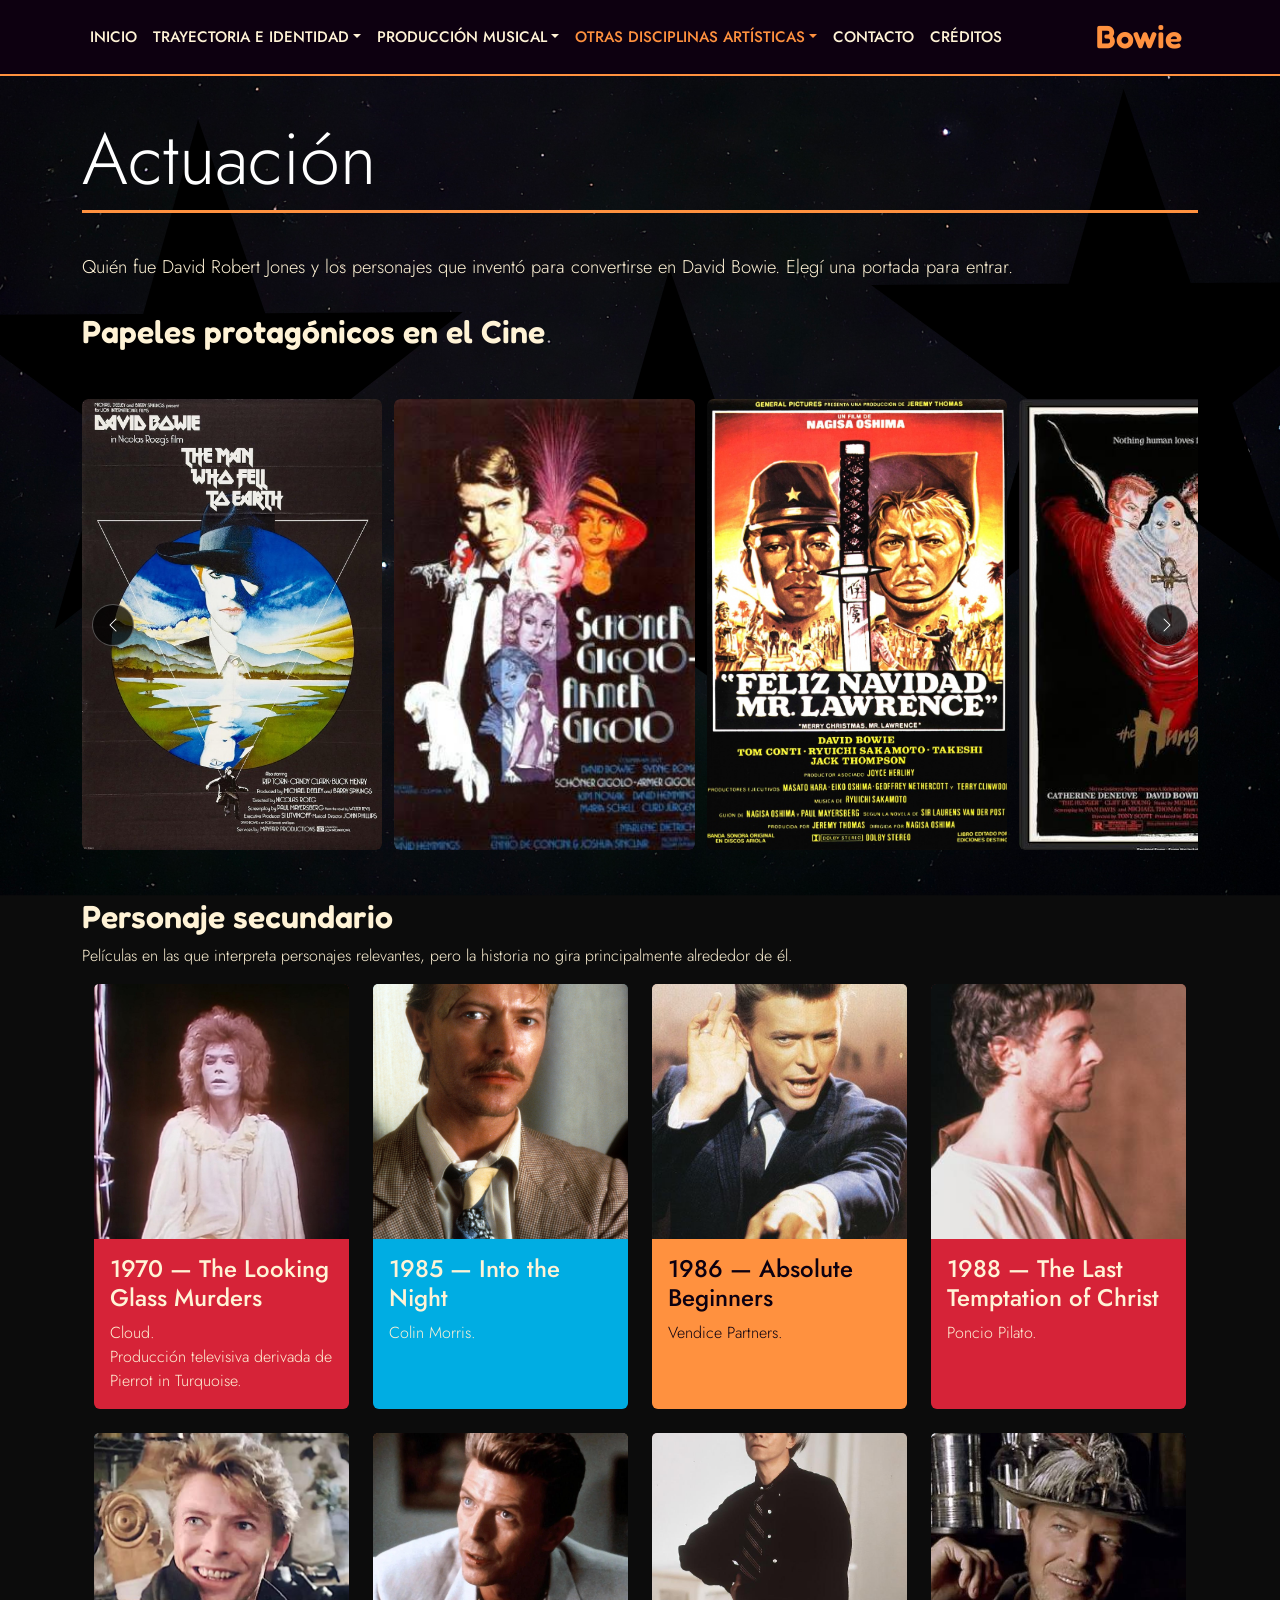
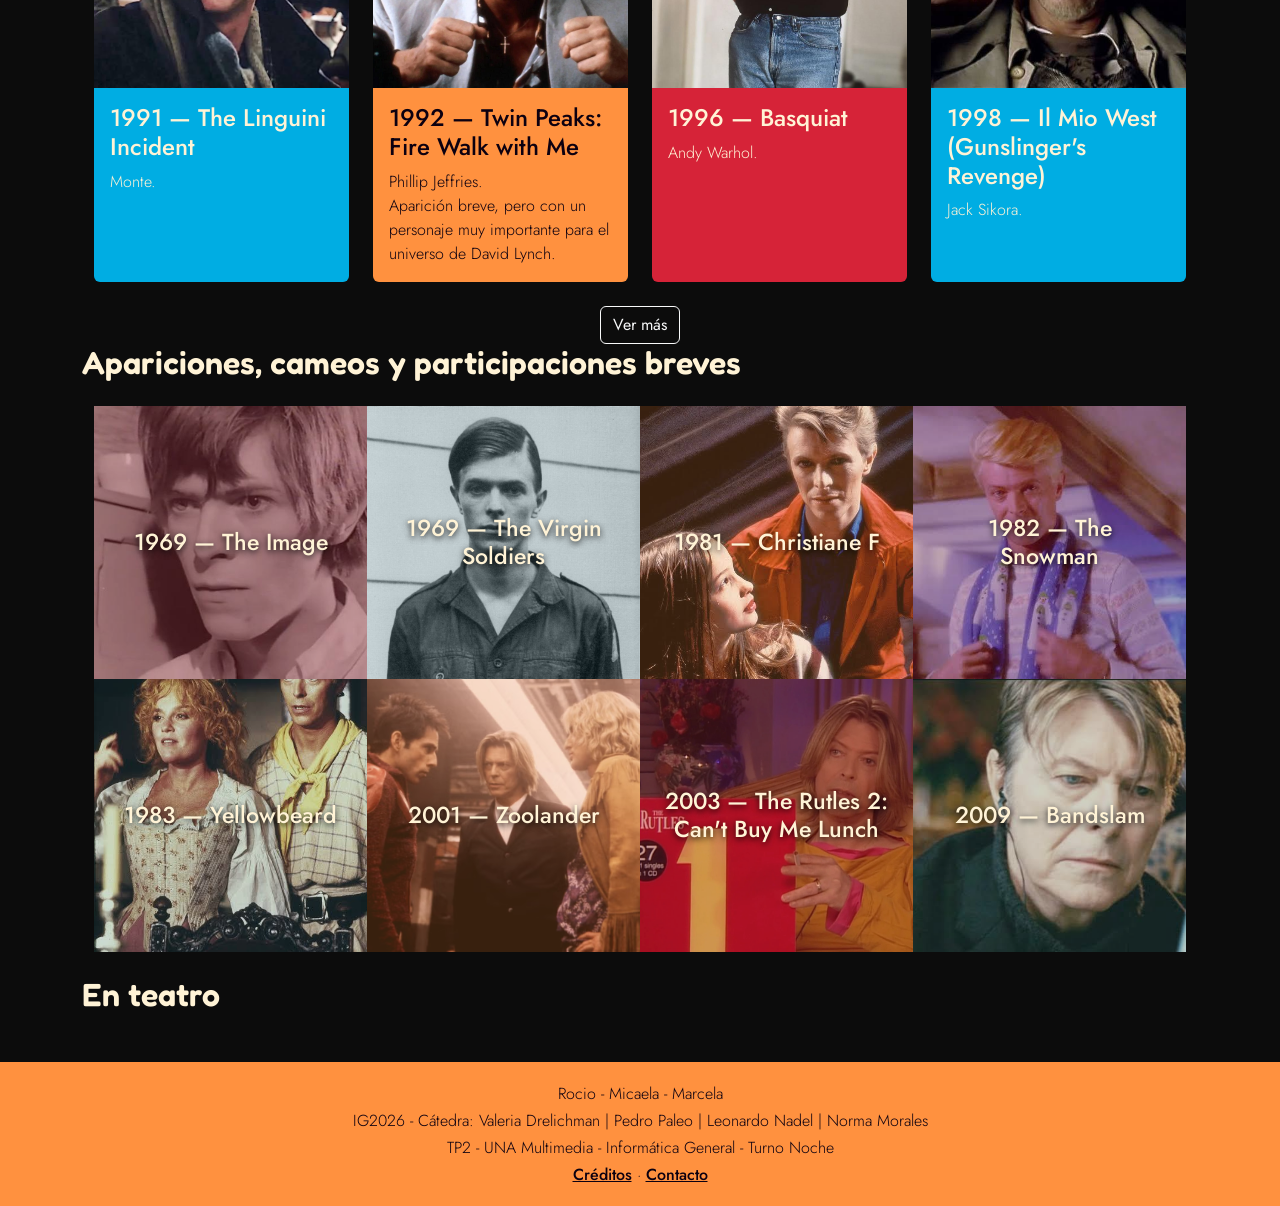
==== actuacion.html @ faa7ce8b "Se sumo colaboraciones Se sumo colaboraciones en actuacion y se cambiarlos los colores de las tareas" ====
<!DOCTYPE html>
<html lang="es">
<head>
  <meta charset="UTF-8">
  <!-- Clase 19: viewport, para que el sitio sea responsive en el celular -->
  <meta name="viewport" content="width=device-width, initial-scale=1.0">
  <title>David Bowie | Actuación</title>

  <!-- 1) PRIMERO el CSS de Bootstrap ) -->
  <link href="https://cdn.jsdelivr.net/npm/bootstrap@5.3.3/dist/css/bootstrap.min.css" rel="stylesheet">

  <!-- 2) Google Fonts -->
  <link rel="preconnect" href="https://fonts.googleapis.com">
  <link rel="preconnect" href="https://fonts.gstatic.com" crossorigin>
  <link href="https://fonts.googleapis.com/css2?family=Fredoka:wght@600&family=Jost:wght@300;500&display=swap" rel="stylesheet">

  <!-- 3) DESPUÉS nuestra hoja de estilos (una sola para todo el sitio): así pisa a Bootstrap -->
  <link rel="stylesheet" href="css/estilos.css">
</head>
<body>


  <header>
 
    <nav class="navbar navbar-expand-lg navbar-dark barra">
      <div class="container">
        <button class="navbar-toggler" type="button" data-bs-toggle="collapse" data-bs-target="#menu"
                aria-controls="menu" aria-expanded="false" aria-label="Abrir menú">
          <span class="navbar-toggler-icon"></span>
        </button>

        
        <a class="navbar-brand marca order-lg-last" href="index.html">Bowie</a>

        <div class="collapse navbar-collapse" id="menu">
          
          <ul class="navbar-nav me-auto">
            <li class="nav-item"><a class="nav-link" href="index.html">Inicio</a></li>
            <li class="nav-item dropdown">
              <a class="nav-link dropdown-toggle" href="#" role="button" data-bs-toggle="dropdown" aria-expanded="false">Trayectoria e identidad</a>
              <ul class="dropdown-menu">
                <li><a class="dropdown-item" href="biografia.html">Biografía</a></li>
                <li><a class="dropdown-item" href="alterego.html">Alter ego</a></li>
              </ul>
            </li>
            <li class="nav-item dropdown">
              <a class="nav-link dropdown-toggle" href="#" role="button" data-bs-toggle="dropdown" aria-expanded="false">Producción musical</a>
              <ul class="dropdown-menu">
                <li><a class="dropdown-item" href="albumes.html">Álbumes</a></li>
                <li><a class="dropdown-item" href="colaboracion.html">Colaboraciones</a></li>
              </ul>
            </li>
            <li class="nav-item dropdown">
              <a class="nav-link dropdown-toggle active" href="#" role="button" data-bs-toggle="dropdown" aria-expanded="false">Otras disciplinas artísticas</a>
              <ul class="dropdown-menu">
                <li><a class="dropdown-item active" aria-current="page" href="actuacion.html">Actuación</a></li>
                <li><a class="dropdown-item" href="pinturas.html">Pinturas</a></li>
              </ul>
            </li>
            <li class="nav-item"><a class="nav-link" href="contacto.html">Contacto</a></li>
            <li class="nav-item"><a class="nav-link" href="creditos.html">Créditos</a></li>
          </ul>
        </div>
      </div>
    </nav>
  </header>

  <main class="container">

    <h1 class="titulo-pagina">Actuación</h1>
    <p class="intro">Quién fue David Robert Jones y los personajes que inventó para convertirse en David Bowie.
      Elegí una portada para entrar.</p>

    
    <section>
<h2>Papeles protagónicos en el Cine</h2>
     <div class="my-5">

  <div class="position-relative">
    
   
    <button type="button" id="btnPrev" class="btn btn-dark btn-flecha flecha-izq" aria-label="Anterior">
      <span class="carousel-control-prev-icon" aria-hidden="true"></span>
    </button>
   
    <div class="carrusel-vertical" id="carruselPosters">

    <div class="poster-item" >
      <img src="img/actuacion/the-man-who-fell-to-earth.jpg" class="rounded shadow-sm" alt="The Man Who Fell to Earth">
    </div>

    <div class="poster-item ">
      <img src="img/actuacion/just-a-gigolo.jpg" class="rounded shadow-sm" alt="Just a gigolo">
    </div>

    <div class="poster-item">
      <img src="img/actuacion/merry-christmas-mr-lawrence.jpg" class="rounded shadow-sm" alt="Merry Christmas, Mr. Lawrence">
    </div>

    
    <div class="poster-item ">
      <img src="img/actuacion/the-hunger.jpg" class="rounded shadow-sm" alt="The Hunger">
    </div>

       
    <div class="poster-item" >
      <img src="img/actuacion/labyrinth.jpg" class="rounded shadow-sm" alt="Labyrinth">
    </div>
 </div>
 
    <button type="button" id="btnNext" class="btn btn-dark btn-flecha flecha-der" aria-label="Siguiente">
      <span class="carousel-control-next-icon" aria-hidden="true"></span>
    </button>

</div>

<div id="panelDetalle" class="card text-bg-dark border-secondary mt-4 p-4 d-none">
  <div class="row g-4 align-items-start">
    

    <div class="col-12 col-md-4 text-center">
      <img id="detalleImg" src="" alt="" class="img-fluid rounded shadow w-100">
    </div>


    <div class="col-12 col-md-8 d-flex flex-column">
      <h3 id="detalleTitulo" class="fw-bold mb-2"></h3>
      <p id="detalleTexto" class="mb-3"></p>
      
 
      <div class="ratio ratio-16x9 mt-auto">
        <iframe id="detalleVideo" src="" title="Video" allowfullscreen></iframe>
      </div>
    </div>

  </div>
</div>
</div>  

    </section>

   <section>
    <h2>Personaje secundario</h2>
    <p>Películas en las que interpreta personajes relevantes, pero la historia no gira principalmente alrededor de él.</p>

<div class="container">
  <!-- Contenedor único: acomoda automáticamente de a 4 por fila -->
  <div class="row row-cols-1 row-cols-md-2 row-cols-lg-4 g-4">


    <div class="col">
      <div class="card h-100">
        <div class="ratio ratio-1x1">
          <img src="img/actuacion/secundario/cloud.jpg" class="card-img-top object-fit-cover" alt="David Bowie como Cloud en The Looking Glass Murders">
        </div>
        <div class="card-body">
          <h4 class="card-title">1970 — The Looking Glass Murders</h4>
          <p class="card-text">Cloud.<br>
            Producción televisiva derivada de Pierrot in Turquoise.</p>
        </div>
      </div>
    </div>

    <!-- Recuadro 2 -->
    <div class="col">
      <div class="card h-100">
        <div class="ratio ratio-1x1">
          <img src="img/actuacion/secundario/colin-morris.jpg" class="card-img-top object-fit-cover" alt="David Bowie como Colin Morris en Into the Night">
        </div>
        <div class="card-body">
          <h4 class="card-title">1985 — Into the Night</h4>
          <p class="card-text">Colin Morris.</p>
        </div>
      </div>
    </div>

    <!-- Recuadro 3 -->
    <div class="col">
      <div class="card h-100">
        <div class="ratio ratio-1x1">
          <img src="img/actuacion/secundario/vendice-partners.jpg" class="card-img-top object-fit-cover" alt="David Bowie como Vendice Partners en Absolute Beginners">
        </div>
        <div class="card-body">
          <h4 class="card-title">1986 — Absolute Beginners</h4>
          <p class="card-text">Vendice Partners.</p>
        </div>
      </div>
    </div>

    <!-- Recuadro 4 -->
    <div class="col">
      <div class="card h-100">
        <div class="ratio ratio-1x1">
          <img src="img/actuacion/secundario/ponciopilato.jpg" class="card-img-top object-fit-cover" alt="David Bowie como Poncio Pilato en The Last Temptation of Christ">
        </div>
        <div class="card-body">
          <h4 class="card-title">1988 — The Last Temptation of Christ</h4>
          <p class="card-text">Poncio Pilato.</p>
        </div>
      </div>
    </div>

    <!-- ================= FILA 2 (Recuadros 5 a 8) ================= -->

    <!-- Recuadro 5 -->
    <div class="col">
      <div class="card h-100">
        <div class="ratio ratio-1x1">
          <img src="img/actuacion/secundario/monte.jpg" class="card-img-top object-fit-cover" alt="David Bowie como Monte en The Linguini Incident">
        </div>
        <div class="card-body">
          <h4 class="card-title">1991 — The Linguini Incident</h4>
          <p class="card-text">Monte.</p>
        </div>
      </div>
    </div>

    <!-- Recuadro 6 -->
    <div class="col">
      <div class="card h-100">
        <div class="ratio ratio-1x1">
          <img src="img/actuacion/secundario/phillip-jeffries.jpg" class="card-img-top object-fit-cover" alt="David Bowie como Phillip Jeffries en Twin Peaks: Fire Walk with Me">
        </div>
        <div class="card-body">
          <h4 class="card-title">1992 — Twin Peaks: Fire Walk with Me</h4>
          <p class="card-text">Phillip Jeffries.<br>
            Aparición breve, pero con un personaje muy importante para el universo de David Lynch.</p>
        </div>
      </div>
    </div>

    <!-- Recuadro 7 -->
    <div class="col">
      <div class="card h-100">
        <div class="ratio ratio-1x1">
          <img src="img/actuacion/secundario/andy-warhol.jpg" class="card-img-top object-fit-cover" alt="David Bowie como Andy Warhol en Basquiat">
        </div>
        <div class="card-body">
          <h4 class="card-title">1996 — Basquiat</h4>
          <p class="card-text">Andy Warhol.</p>
        </div>
      </div>
    </div>

    <!-- Recuadro 8 -->
    <div class="col">
      <div class="card h-100">
        <div class="ratio ratio-1x1">
          <img src="img/actuacion/secundario/jack-sikora.jpg" class="card-img-top object-fit-cover" alt="David Bowie como Jack Sikora en Il Mio West">
        </div>
        <div class="card-body">
          <h4 class="card-title">1998 — Il Mio West (Gunslinger's Revenge)</h4>
          <p class="card-text">Jack Sikora.</p>
        </div>
      </div>
    </div>

    <!-- ================= OCULTOS HASTA CLIC EN "VER MÁS" (Recuadros 9 a 13) ================= -->

    <!-- Recuadro 9 -->
    <div class="col collapse mas-peliculas">
      <div class="card h-100">
        <div class="ratio ratio-1x1">
          <img src="img/actuacion/secundario/bernie.jpg" class="card-img-top object-fit-cover" alt="David Bowie como Bernie en Everybody Loves Sunshine">
        </div>
        <div class="card-body">
          <h4 class="card-title">1999 — Everybody Loves Sunshine</h4>
          <p class="card-text">Bernie.</p>
        </div>
      </div>
    </div>

    <!-- Recuadro 10 -->
    <div class="col collapse mas-peliculas">
      <div class="card h-100">
        <div class="ratio ratio-1x1">
          <img src="img/actuacion/secundario/william-rice.jpg" class="card-img-top object-fit-cover" alt="David Bowie como William Rice en Mr. Rice's Secret">
        </div>
        <div class="card-body">
          <h4 class="card-title">2000 — Mr. Rice's Secret</h4>
          <p class="card-text">William Rice.<br>
            Tiene un papel importante en la trama, aunque no es el único protagonista.</p>
        </div>
      </div>
    </div>

    <!-- Recuadro 11 -->
    <div class="col collapse mas-peliculas">
      <div class="card h-100">
        <div class="ratio ratio-1x1">
          <img src="img/actuacion/secundario/nikola-tesla.jpg" class="card-img-top object-fit-cover" alt="David Bowie como Nikola Tesla en The Prestige">
        </div>
        <div class="card-body">
          <h4 class="card-title">2006 — The Prestige</h4>
          <p class="card-text">Nikola Tesla.<br>
            Un personaje secundario muy significativo.</p>
        </div>
      </div>
    </div>

    <!-- Recuadro 12 -->
    <div class="col collapse mas-peliculas">
      <div class="card h-100">
        <div class="ratio ratio-1x1">
          <img src="img/actuacion/secundario/maltazard.jpg" class="card-img-top object-fit-cover" alt="Maltazard en Arthur y los Minimoys">
        </div>
        <div class="card-body">
          <h4 class="card-title">2006 — Arthur y los Minimoys</h4>
          <p class="card-text">Maltazard (voz).<br>
            Antagonista de la historia.</p>
        </div>
      </div>
    </div>

    <!-- Recuadro 13 -->
    <div class="col collapse mas-peliculas">
      <div class="card h-100">
        <div class="ratio ratio-1x1">
          <img src="img/actuacion/secundario/cyrus-ogilvie.jpg" class="card-img-top object-fit-cover" alt="David Bowie como Cyrus Ogilvie en August">
        </div>
        <div class="card-body">
          <h4 class="card-title">2008 — August</h4>
          <p class="card-text">Cyrus Ogilvie.</p>
        </div>
      </div>
    </div>

  </div>

  <!-- Botón Ver más -->
  <div class="text-center mt-4">
    <button class="btn btn-outline-light" type="button" data-bs-toggle="collapse" data-bs-target=".mas-peliculas" aria-expanded="false" id="btnVerMas">
      Ver más
    </button>
  </div>
</div>

   </section> 

      <section>
    <h2>Apariciones, cameos y participaciones breves</h2>
<div class="container my-4">
  <!-- 8 fotos: en celular 1 col, en tablet 2 cols (4 hileras), en compu 4 cols (2 hileras) -->
  <div class="row row-cols-1 row-cols-md-2 row-cols-lg-4 g-0 grilla-influencias">
    
    <!-- ================= HILERA 1 (Fotos 1 a 4) ================= -->

    <!-- Foto 1 (Rojo) -->
    <div class="col">
      <div class="ratio ratio-1x1 cuadro-influencia">
        <img src="img/actuacion/cameos/1969-the-image.jpg" class="w-100 h-100 object-fit-cover" alt="David Bowie 1969 — The Image">
        <div class="capa-color">
          <h4>1969 — The Image</h4>
          <p class="texto-oculto mb-0">The Boy. Cortometraje experimental.</p>
        </div>
      </div>
    </div>

    <!-- Foto 2 (Azul) -->
    <div class="col">
      <div class="ratio ratio-1x1 cuadro-influencia">
        <img src="img/actuacion/cameos/1969-the-virgin-soldiers.jpg" class="w-100 h-100 object-fit-cover" alt="David Bowie 1969 — The Virgin Soldiers">
        <div class="capa-color">
          <h4>1969 — The Virgin Soldiers</h4>
          <p class="texto-oculto mb-0">Soldado sin acreditar.</p>
        </div>
      </div>
    </div>

    <!-- Foto 3 (Naranja) -->
    <div class="col">
      <div class="ratio ratio-1x1 cuadro-influencia">
        <img src="img/actuacion/cameos/1981-christiane-f.jpg" class="w-100 h-100 object-fit-cover" alt="David Bowie 1981 — Christiane F">
        <div class="capa-color">
          <h4>1981 — Christiane F</h4>
          <p class="texto-oculto mb-0">Él mismo, mediante imágenes de conciertos.</p>
        </div>
      </div>
    </div>

    <!-- Foto 4 (Rojo) -->
    <div class="col">
      <div class="ratio ratio-1x1 cuadro-influencia">
        <img src="img/actuacion/cameos/1982 -the-snowman.jpg" class="w-100 h-100 object-fit-cover" alt="David Bowie 1982 — The Snowman">
        <div class="capa-color">
          <h4>1982 — The Snowman</h4>
          <p class="texto-oculto mb-0">James adulto, en una introducción alternativa.</p>
        </div>
      </div>
    </div>

    <!-- ================= HILERA 2 (Fotos 5 a 8) ================= -->

    <!-- Foto 5 (Azul) -->
    <div class="col">
      <div class="ratio ratio-1x1 cuadro-influencia">
        <img src="img/actuacion/cameos/1983 -yellowbeard.jpg" class="w-100 h-100 object-fit-cover" alt="David Bowie 1983 — Yellowbeard">
        <div class="capa-color">
          <h4>1983 — Yellowbeard</h4>
          <p class="texto-oculto mb-0">The Shark. Cameo sin acreditar.</p>
        </div>
      </div>
    </div>

    <!-- Foto 6 (Naranja) -->
    <div class="col">
      <div class="ratio ratio-1x1 cuadro-influencia">
        <img src="img/actuacion/cameos/2001-zoolander.jpg" class="w-100 h-100 object-fit-cover" alt="David Bowie 2001 — Zoolander">
        <div class="capa-color">
          <h4>2001 — Zoolander</h4>
          <p class="texto-oculto mb-0">Él mismo. Juez de la competencia de modelaje.</p>
        </div>
      </div>
    </div>

    <!-- Foto 7 (Rojo) -->
    <div class="col">
      <div class="ratio ratio-1x1 cuadro-influencia">
        <img src="img/actuacion/cameos/2003-the-rutles-2-cant-buy-me-lunch.jpg" class="w-100 h-100 object-fit-cover" alt="David Bowie 2003 — The Rutles 2: Can't Buy Me Lunch">
        <div class="capa-color">
          <h4>2003 — The Rutles 2: Can't Buy Me Lunch</h4>
          <p class="texto-oculto mb-0">Aparición como él mismo.</p>
        </div>
      </div>
    </div>

    <!-- Foto 8 (Azul) -->
    <div class="col">
      <div class="ratio ratio-1x1 cuadro-influencia">
        <img src="img/actuacion/cameos/2009-bandslam.jpg" class="w-100 h-100 object-fit-cover" alt="David Bowie 2009 — Bandslam">
        <div class="capa-color">
          <h4>2009 — Bandslam</h4>
          <p class="texto-oculto mb-0">Aparición como él mismo.</p>
        </div>
      </div>
    </div>

  </div>
</div>
   </section>

         <section>
    <h2>En teatro</h2>
   </section>

  </main>

  <!-- PIE DE PÁGINA ( footer y address) -->
  <footer class="pie">
    <p>Rocio - Micaela - Marcela</p>
    <p>IG2026 - Cátedra: Valeria Drelichman | Pedro Paleo | Leonardo Nadel | Norma Morales</p>
    <p>TP2 - UNA Multimedia - Informática General - Turno Noche</p>
    <address class="mb-0"><a href="creditos.html">Créditos</a> · <a href="contacto.html">Contacto</a></address>
  </footer>

  <!-- JS de Bootstrap: hace funcionar el menú hamburguesa y los submenús -->
  <script src="https://cdn.jsdelivr.net/npm/bootstrap@5.3.3/dist/js/bootstrap.bundle.min.js"></script>

     <script src="js/actuacion.js"></script>
</body>
</html>
---- css/estilos.css ----
body {
  min-height: 100vh;
  background-color: #0c0c0c;
  background-image: url("../img/vida/fondo-estrellas.svg");
  background-repeat: no-repeat;     
  background-size: cover;            /* estira la imagen para que cubra todo el ancho y alto */
  background-position: center;
  background-attachment: fixed;      /* el fondo queda fijo al hacer scroll */
  color: #fff3d6;
  font-family: 'Jost', sans-serif;
  font-weight: 300;
}

/*  tipografía de los títulos */
h1, h2, h3 {
  font-family: 'Fredoka', sans-serif;
  font-weight: 600;
}

/*  pseudo-clases de enlaces, en orden link, visited, hover, active */
a:link {
  color: #00ade3;
}

a:visited {
  color: #00ade3;
}

a:hover {
  color: #ff913f;
}

a:active {
  color: #fff3d6;
}

/* display none. Es la clase que usa JavaScript para esconder elementos.
  NO BORRAR para usar en la guitarra, el filtro, las fichas y el formulario. */
.oculto {
  display: none;
}

/* MENÚ HAMBURGUESA (navbar de Bootstrap)  */

.barra {
  background-color: #0d0010;
  border-bottom: 2px solid #ff913f;
}

/* "Bowie" a la izquierda (tipografía) */
.barra .marca {
  font-family: 'Fredoka', sans-serif;
  font-weight: 600;
  font-size: 2rem;
  color: #ff913f;
}


.barra .navbar-nav {
  padding-top: 0.8rem;
  padding-bottom: 0.8rem;
}

/*  color y text-transform */
.barra .nav-link {
  color: #fff3d6;
  text-transform: uppercase;
  font-weight: 500;
}

/*  hover */
.barra .nav-link:hover {
  color: #ff913f;
}

/* La sección en la que estoy */
.barra .nav-link.active {
  color: #ff913f;
}

/* Los submenús (dropdown de Bootstrap) —  border */
.barra .dropdown-menu {
  background-color: #1d0a24;
  border: none;
  border-left: 3px solid #ff913f;
}

.barra .dropdown-item {
  color: #fff3d6;
}

.barra .dropdown-item:hover {
  background-color: #ff913f;
  color: #0d0010;
}

/* La página en la que estoy, dentro del submenú */
.barra .dropdown-item.active {
  background-color: transparent;
  color: #ff913f;
  font-weight: 500;
}


/* ---------- TÍTULO Y TEXTO DE ENTRADA ---------- */

/* Título grande de la página (tipografía /  border y padding) */
.titulo-pagina {
  font-family: 'Jost', sans-serif;
  font-weight: 300;
  font-size: 3rem;
  color: #ffffff;
  border-bottom: 3px solid #ff913f;
  padding-top: 2.5rem;
  padding-bottom: 0.5rem;
  margin-bottom: 1rem;
}

.intro {
  font-size: 1.15rem;
  padding-top: 1.5rem;
  padding-bottom: 1rem;
}


/* PIE DE PÁGINA */

/* background-color, color, text-align / padding y margin */
.pie {
  background-color: #ff913f;
  color: #0d0010;
  text-align: center;
  padding-top: 1.2rem;
  padding-bottom: 1.2rem;
  margin-top: 3rem;
}

.pie p {
  margin-bottom: 0.2rem;
}

.pie a:link,
.pie a:visited {
  color: #0d0010;
  font-weight: 500;
}

/* ==========================================
   ESTILOS DE LA PORTADA CON VIDEO (HERO)
   ayuda IA en esta parte:
   - transform: translate(-50%, -50%) → centra el video moviéndolo la mitad de su tamaño.
   - object-fit: cover → el video cubre la caja sin deformarse (recorta lo que sobra).
   ========================================== */

/* Contenedor principal de la portada */
.hero {
  position: relative;
  width: 100%;
  height: 60vh; /* Ocupa el 60% de la altura de la pantalla (sin video: se ve el fondo de estrellas) */
  overflow: hidden;
  display: flex;
  flex-direction: column;
  justify-content: space-between;
  align-items: center;
}

/* Video ajustado al tamaño de la pantalla */
.video-fondo {
  position: absolute;
  top: 50%;
  left: 50%;
  min-width: 100%;
  min-height: 100%;
  width: auto;
  height: auto;
  z-index: 1; /* Queda al fondo de todo */
  transform: translate(-50%, -50%);
  object-fit: cover;
}

/* Capa translúcida negra para dar contraste a las letras */
.overlay {
  position: absolute;
  top: 0;
  left: 0;
  width: 100%;
  height: 100%;
  background-color: rgba(0, 0, 0, 0.55); /* Oscurece levemente el video */
  z-index: 2;
}

/* Header / Menú superpuesto en la parte superior */
.header-portada {
  position: relative;
  z-index: 3; /* Queda por encima del video y del overlay */
  width: 100%;
  max-width: 960px;
  margin-top: 20px;
}

/* Texto centrado superpuesto */
.contenido-portada {
  position: relative;
  z-index: 3; /* Queda por encima del video */
  text-align: center;
  color: #ffffff;
  margin-bottom: auto;
  margin-top: auto;
  padding: 0 20px;
}

.titulo-portada {
  font-size: 2.5rem;
  font-weight: 800;
  letter-spacing: 2px;
  color: #ffa500;
  text-shadow: 2px 2px 8px rgba(0, 0, 0, 0.8);
  margin-bottom: 10px;
}

.subtitulo-portada {
  font-size: 1.2rem;
  color: #ffffff;
  margin-bottom: 25px;
  text-shadow: 1px 1px 5px rgba(0, 0, 0, 0.8);
}

/* ---------- INDEX: TARJETAS ----------
   - cursor: pointer → muestra la "manito" al pasar el mouse.
   - transition → hace que los cambios (color, tamaño) sean graduales.
   - transform: scale(1.04) → agranda la imagen un 4 %.
   - opacity → transparencia (0 invisible, 1 visible).
   - max-height → alto máximo; con 0 esconde el texto.
   - pointer-events: none → el elemento no recibe clics.
   - object-fit: cover → la imagen llena su caja sin deformarse. */

.tarjeta-interactiva {
  cursor: pointer;
}

/* Fondo ligeramente oscuro por defecto para que el título siempre se lea bien */
.tarjeta-interactiva .capa-superpuesta {
  background-color: rgba(0, 0, 0, 0.35);
  transition: background-color 0.35s ease;
}

/* Estado oculto del texto extra y el botón */
.tarjeta-interactiva .detalle-oculto {
  max-height: 0;
  opacity: 0;
  overflow: hidden;
  pointer-events: none; /* Evita clics accidentales cuando está oculto */
  transition: max-height 0.35s ease, opacity 0.35s ease;
}

/* Activación tanto al pasar el mouse (:hover) como al hacer clic (.activa) */
.tarjeta-interactiva:hover .capa-superpuesta,
.tarjeta-interactiva.activa .capa-superpuesta {
  background-color: rgba(0, 0, 0, 0.72); /* Se oscurece más */
}

.tarjeta-interactiva:hover .detalle-oculto,
.tarjeta-interactiva.activa .detalle-oculto {
  max-height: 200px; /* Espacio suficiente para el texto y el botón */
  opacity: 1;
  pointer-events: auto;
}

.tarjeta-interactiva:hover .card-img,
.tarjeta-interactiva.activa .card-img {
  transform: scale(1.04);
}

.tarjeta-interactiva .card-img {
  height: 300px; /* Ajusta la altura a tu gusto */
  object-fit: cover; /* Recorta la imagen proporcionalmente sin estirarla */
  transition: transform 0.35s ease;
}

/* ---------- CARRUSELES (Actuación y Álbumes) ----------
   - gap → espacio entre los elementos del flexbox.
   - flex: 0 0 44% → cada póster ocupa el 44 % del ancho y no se estira ni se achica.
   - aspect-ratio → mantiene la proporción (2/3 vertical, 1/1 cuadrado).
   - scroll-behavior: smooth → el desplazamiento es suave.
   - scrollbar-width / ::-webkit-scrollbar → esconden la barra de desplazamiento.
   - border-radius → redondea las esquinas.
   - transform, transition, filter: brightness → movimiento y brillo de las flechas y pósters.
   - calc() → hace una cuenta dentro del CSS (28 % menos 0.75rem). */
/* 1. BASE: CELULAR (Mobile First - menos de 576px) */
.carrusel-vertical {
  display: flex;
  gap: 0.75rem;
  overflow-x: auto;
  scroll-behavior: smooth;
  scrollbar-width: none; /* Oculta barra en Firefox */
}

.carrusel-vertical::-webkit-scrollbar {
  display: none; /* Oculta barra en Chrome, Safari y Edge */
}

.poster-item {
  flex: 0 0 44%;          /* En celular muestra 2 pósters y asoma el 3ro */
  aspect-ratio: 2 / 3;    /* Proporción vertical */
  overflow: hidden;
  border-radius: 0.375rem;
}

.poster-item img {
  width: 100%;
  height: 100%;
  object-fit: cover;
  transition: transform 0.3s ease, filter 0.3s ease;
}
/*Para que se vean cuadradas las imagenes*/
.carrusel-cuadrado {
  display: flex;
  gap: 0.75rem;
  overflow-x: auto;
  scroll-behavior: smooth;
  scrollbar-width: none; /* Oculta barra en Firefox */
}

.carrusel-cuadrado::-webkit-scrollbar {
  display: none; /* Oculta barra en Chrome, Safari y Edge */
}

/* CORRECCIÓN: acá estaban repetidas las reglas .poster-item y .poster-item img
   (con aspect-ratio 2/3), entonces los álbumes nunca quedaban cuadrados.
   Ahora solo los pósters DENTRO del carrusel cuadrado son 1:1. */
.carrusel-cuadrado .poster-item {
  aspect-ratio: 1 / 1;    /* Proporción cuadrada para las portadas de discos */
}

/* Estilo de los botones de flecha */
.btn-flecha {
  position: absolute;
  top: 50%;
  transform: translateY(-50%);
  z-index: 10;
  width: 42px;
  height: 42px;
  border-radius: 50%;
  background-color: rgba(0, 0, 0, 0.75);
  border: 1px solid rgba(255, 255, 255, 0.3);
  display: flex;
  align-items: center;
  justify-content: center;
  transition: background-color 0.2s ease, transform 0.2s ease;
}

.btn-flecha:hover {
  background-color: rgba(0, 0, 0, 0.95);
  transform: translateY(-50%) scale(1.08);
}

/* Ubicación izquierda y derecha */
.flecha-izq {
  left: 10px;
}

.flecha-der {
  right: 10px;
}

/* ---------- ESTILOS DE LA PÁGINA ÁLBUMES ----------
   - inset: 0 → ocupa toda la caja (es top, right, bottom y left en 0 a la vez).
   - aspect-ratio, object-fit, opacity, transition, transform, cursor, border-radius (ver arriba).
   - letter-spacing → espacio entre letras. width: fit-content → ancho justo del contenido. */
/* Tarjeta de la galería inferior */
/* Galería inferior de 28 álbumes */
.tarjeta-album {
  position: relative;
  overflow: hidden;
  border-radius: 8px;
  cursor: pointer;
  aspect-ratio: 1 / 1;
}

.tarjeta-album img {
  width: 100%;
  height: 100%;
  object-fit: cover;
  transition: transform 0.4s ease;
}

.overlay-album {
  position: absolute;
  inset: 0;
  background: rgba(0, 0, 0, 0.78);
  display: flex;
  flex-direction: column;
  justify-content: flex-end;
  padding: 1.25rem;
  opacity: 0;
  transition: opacity 0.3s ease;
}

.tarjeta-album:hover img {
  transform: scale(1.06);
}

.tarjeta-album:hover .overlay-album {
  opacity: 1;
}

.badge-anio {
  display: inline-block;
  border: 1px solid rgba(255, 255, 255, 0.5);
  border-radius: 4px;
  padding: 2px 8px;
  font-size: 0.75rem;
  letter-spacing: 0.05em;
  width: fit-content;
}


/* BIOGRAFÍA */
/* En Biografía, "Bowie" va en rojo y el pie en color petróleo */
.barra .marca.bio {
  color: #d62338;
}

.pie.bio {
  background-color: #245e6a;
  color: #fff3d6;
}

.pie.bio a:link,
.pie.bio a:visited {
  color: #fff3d6;
}

/* ---------- CARTELERA (la foto del encabezado) ----------
   No ocupa toda la pantalla: está dentro del "container" de Bootstrap, con un marco.
 position relative en el padre y absolute en el título.
 */
.cartelera {
  position: relative;
  border: 3px solid #ff913f;   /* marco naranja (Alter ego) */
  margin-top: 1.5rem;
}

/* Biografía: sin marco y sin línea roja, pegada al menú */
.cartelera.bio {
  border: none;
  margin-top: 0;
}

/* Caja un poco más baja para que el dedo siga apuntando a los ojos
   (va junto con el width: 62% de .capa-dedo) y sin fondo, así se ven las estrellas */
.cartelera-capas.bio {
  padding-bottom: 37%;
  background-color: transparent;
}

/* La cara arriba de todo: la frente toca la línea naranja del menú
   (ayuda ia: opacity → 0 invisible, 1 normal; 0.15 = 15 %) */
.cartelera.bio .capa-cara {
  top: 0;
  opacity: 0.15;
}


/* La foto de la Biografía, espejada (como en un espejo).
   ayuda IA: transform: scaleX(-1) → da vuelta la imagen de izquierda a derecha. */
.cartelera.espejada {
  transform: scaleX(-1);
}

/* El texto del encabezado de la Biografía (título, fechas y "Recorré su vida") */
.encabezado-bio .fechas-senaladas {
  margin-bottom: 0.4rem;
}

.encabezado-bio .bajar {
  display: inline-block;
  margin-bottom: 1rem;
}

/* La imagen ocupa todo el ancho de la cartelera (Clase 04: width y display) */
.cartelera img {
  width: 100%;
  display: block;
}

/* El título va abajo a la derecha, encima de la foto (Clase 10: position absolute) */
.cartelera-titulo {
  position: absolute;
  right: 1rem;
  bottom: 0.5rem;
  font-family: 'Jost', sans-serif;
  font-weight: 300;
  font-size: 2.2rem;
  color: #ffffff;
  margin-bottom: 0;
}

.cartelera-titulo.bio {
  color: #d62338;
}

/* ---------- TEXTO ---------- */

.texto-bio {
  padding-top: 1.5rem;
}

.texto-bio p {
  font-size: 1.05rem;
  margin-bottom: 1.2rem;
}

.titulo-seccion {
  font-size: 1.8rem;
  color: #ffffff;
  margin-bottom: 1rem;
}

/* ---------- FOTO DE LA GUITARRA QUE CAMBIA DE COLOR ----------
     Las 6 versiones de color se intercambian con JavaScript (js/biografia.js)
   usando la clase .oculto (display: none) que está en la Parte 1. */
.guitarra {
  text-align: center;
  padding-top: 1rem;
  padding-bottom: 1.5rem;
}

.guitarra img {
  width: 80%;
  max-width: 380px;
}

/* CAMBIO : foto de Bowie con la guitarra y botones de colores.
    - cursor: pointer → muestra la manito para que se note que se puede tocar.
   - border-radius: 50% → botones redondos.
   - gap → espacio entre los botones del flexbox.
   - transform: scale(1.15) → agranda un poco el botón con hover. */
.foto-guitarra {
  cursor: pointer;
}

/* CAMBIO  foto de la guitarra más grande 
   Pisa al "width: 80%; max-width: 380px" de .guitarra img */
.guitarra .foto-guitarra {
  width: 95%;
  max-width: 480px;
}

.botones-color {
  display: flex;
  justify-content: center;
  flex-wrap: wrap;
  gap: 0.75rem;
  margin-top: 1rem;
}

.btn-color {
  width: 2.2rem;
  height: 2.2rem;
  border: 3px solid #fff3d6;
  border-radius: 50%;
  cursor: pointer;
}

.btn-color:hover {
  transform: scale(1.15);
}

/* El color que está elegido lleva borde naranja (la clase la pone JavaScript) */
.btn-color.elegido {
  border-color: #ff913f;
  transform: scale(1.15);
}

.color-violeta  { background-color: #9b7fd4; }
.color-roja     { background-color: #d62338; }
.color-naranja  { background-color: #ff913f; }
.color-celeste  { background-color: #00ade3; }
.color-petroleo { background-color: #2f8a9c; }
.color-dorada   { background-color: #e0b12f; }

.pista-guitarra {
  font-size: 0.85rem;
  color: #d62338;
  margin-top: 0.5rem;
}

/* ---------- FOTO DE BLACKSTAR Y FUENTES ---------- */
.foto-ancha {
  width: 100%;
  display: block;
  margin-top: 1.5rem;
}

.fuentes {
  font-size: 0.9rem;
  padding-top: 1.5rem;
}



/* ---------- CARTELERA EN CAPAS: EL DEDO SEÑALA LOS OJOS ----------
   La altura de la caja sale del padding-bottom en %: un padding en %
   se calcula sobre el ANCHO, entonces 42% hace que la caja mida siempre
   42% de alto respecto de su ancho, y las capas no se corren. */
.cartelera-capas {
  height: 0;
  padding-bottom: 42%;
  overflow: hidden;
  background-color: #0d0010;
}

/* La cara, atrás y a la derecha. Bajada un 11% para que los ojos
   queden a la misma altura que la punta del dedo. */
.cartelera .capa-cara {
  position: absolute;
  right: 0;
  top: 11%;
  width: 66%;
  z-index: 1;
}

/* Ziggy señalando, adelante y abajo a la izquierda.
   Está ubicado para que la punta del dedo quede a la altura de los ojos. */
.cartelera .capa-dedo {
  position: absolute;
  left: 0;
  bottom: 0;
  width: 62%;             /* va junto con el padding-bottom de .cartelera-capas.bio */
  z-index: 2;
}

/* Sobre la imagen queda solo el título, abajo a la derecha, encima de todo */
.titulo-senalado {
  position: absolute;
  right: 4%;
  bottom: 0;             /* apoyada sobre el borde de abajo */
  z-index: 3;
  font-family: 'Jost', sans-serif;
  font-weight: 700;      /* en negrita */
  font-size: 1.6rem;
  line-height: 1;        /* sin espacio extra, así la palabra se apoya en la línea */
  color: #d62338;
  margin-bottom: 0;
}

/* Debajo de la cartelera: años a la izquierda e invitación a la derecha*/

.debajo-cartelera {
  display: flex;
  justify-content: space-between;
  align-items: center;
  padding-top: 0.6rem;
}

.fechas-senaladas {
  font-size: 1rem;
  color: #fff3d6;
  margin-bottom: 0;
}

/* enlace que baja a la línea de tiempo  */
.bajar {
  font-size: 0.85rem;
  text-transform: uppercase;
}

/* ---------- LÍNEA DE TIEMPO ---------- */

/* La lista sin viñetas; la línea roja es su borde izquierdo  */
.hitos {
  list-style: none;
  border-left: 3px solid #d62338;
  padding-left: 1.5rem;
  margin-left: 0.5rem;
  margin-top: 1.5rem;
}

/* Cada hito es "relative" para que su punto se ubique sobre la línea */
.hito {
  position: relative;
  margin-bottom: 2.5rem;
}

/* El punto cuadrado sobre la línea  position absolute) */
.punto {
  position: absolute;
  left: -2.2rem;
  top: 0.4rem;
  width: 1.1rem;
  height: 1.1rem;
  background-color: #ff913f;
  border: 3px solid #0c0c0c;
}

.hito-anio {
  font-family: 'Fredoka', sans-serif;
  font-size: 2rem;
  color: #ff913f;
  margin-bottom: 0;
}

.hito-titulo {
  font-size: 1.3rem;
  color: #ffffff;
}

.leer-mas {
  font-size: 0.85rem;
  color: #00ade3;
}

.hito-texto {
  font-size: 1.05rem;
}

/* Fotos de los hitos con marco 
 fotos miden lo mismo (mismo ancho y mismo alto).
ayuda ia  object-fit: cover → la foto llena la caja sin deformarse
   (recorta lo que sobra). */
.hito-foto {
  width: 100%;
  max-width: 320px;
  height: 14rem;
  object-fit: cover;
  display: block;
  border: 3px solid #245e6a;
}

/* LÍNEA DE TIEMPO CON FOTOS AL COSTADO 
   Foto a la izquierda y texto a la derecha. En celular la foto va arriba.
   Las columnas las arma la grilla de Bootstrap en el HTML:
   col-12 col-md-4 (foto) y col-12 col-md-8 (texto); offset-md-4 si no hay foto.

  ayuda ia
   - object-fit: cover → todas las fotos del mismo tamaño sin deformarse.
   - content: "" → obligatorio en ::before para que el puntito aparezca.
   - border-radius → redondea las esquinas (con 50 % hace un círculo). */

/* Cada año de la línea.
   CAMBIO : todos los años miden lo mismo (min-height), así el espacio
   de un año al otro es siempre igual. El valor cambia según la pantalla.
   CAMBIO : sin margin-bottom, así la línea roja no se corta entre un año y otro. */
.evento {
  padding-left: 0.75rem;   /* en celular deja lugar para el punto */
  min-height: 17rem;
}

/* TODAS las fotos del mismo tamaño, con el marco petróleo de Biografía.
   Las fotos son casi todas verticales, por eso la caja es alta.
ayuda ia object-position: center top → al recortar, deja
   visible la parte de arriba de la foto (las caras) en vez del centro. */
.foto-linea {
  width: 100%;
  max-width: 5rem;         /* fotos lo más chicas posible (miniaturas) */
  height: 5rem;
  object-fit: cover;
  object-position: center top;
  display: block;
  border: 3px solid #245e6a;
  margin-bottom: 0;
}

/* Columna del texto: la línea roja es su borde izquierdo. */
.texto-linea {
  border-left: 3px solid #d62338;
  padding-left: 1.5rem;
  padding-bottom: 2rem;
  position: relative;
}

/* El punto cuadrado sobre la línea, igual al de .punto */
.texto-linea::before {
  content: "";
  position: absolute;
  left: -0.7rem;
  top: 0.4rem;
  width: 1.1rem;
  height: 1.1rem;
  background-color: #ff913f;
  border: 3px solid #0c0c0c;
}

/* El año (misma letra que .hito-anio) */
.anio {
  font-family: 'Fredoka', sans-serif;
  font-weight: 600;
  font-size: 1.6rem;
  color: #ff913f;
  margin-bottom: 0.3rem;
}

.texto-linea h3 {
  font-size: 1.15rem;
  color: #ffffff;
}

.texto-linea p {
  font-size: 1rem;
}

/* CAMBIO  las fotos de la línea de tiempo se agrandan al hacer clic.
ayuda ia cursor: pointer → la manito indica que se puede tocar. */
.foto-linea {
  cursor: pointer;
  position: relative;
  transition: transform 0.3s ease;   /* ayuda IA: el agrandado es gradual */
}

/* Con el mouse encima, la foto se agranda y queda por encima del resto
   (Clase 04: hover / Clase 10: z-index; ayuda IA: transform: scale) */
.foto-linea:hover {
  transform: scale(1.8);
  z-index: 5;
}

/* El visor ocupa toda la pantalla, con fondo oscuro, y centra la foto.
 Empieza con la clase .oculto (display: none) y JavaScript se la saca. */
.visor {
  position: fixed;
  top: 0;
  left: 0;
  width: 100%;
  height: 100%;
  z-index: 2000;            /* por encima del menú de Bootstrap */
  background-color: rgba(0, 0, 0, 0.9);
  display: flex;
  flex-direction: column;
  justify-content: center;
  align-items: center;
  padding: 1rem;
  cursor: pointer;
}

/* Necesario porque .visor tiene display: flex y vendría después de .oculto */
.visor.oculto {
  display: none;
}

/* La foto grande: entra siempre en la pantalla, cada una con su tamaño
   (Clase 04: max-width, max-height, vw y vh) */
.visor-foto {
  max-width: 90vw;
  max-height: 75vh;
  border: 3px solid #245e6a;
}

.visor-texto {
  color: #fff3d6;
  margin-top: 1rem;
  margin-bottom: 0.3rem;
  text-align: center;
}

.visor-cerrar {
  font-size: 0.85rem;
  color: #ff913f;
  margin-bottom: 0;
}

/* Botón para volver arriba: oculto hasta que JavaScript le agrega .visible*/
.btn-arriba {
  display: none;
  position: fixed;
  bottom: 1rem;
  right: 1rem;
  z-index: 10;
  width: 2.6rem;
  height: 2.6rem;
  background-color: #d62338;
  font-size: 1.2rem;
  text-decoration: none;
  border-radius: 50%;
  justify-content: center;
  align-items: center;
}

.btn-arriba:link,
.btn-arriba:visited {
  color: #fff3d6;
}

.btn-arriba:hover {
  background-color: #ff913f;
  color: #0d0010;
}

.btn-arriba.visible {
  display: flex;
}


/* #########################################################
   PARTE 3 — ALTER EGO (alterego.html y js/alterego.js)
   ######################################################### */

/* Botón del filtro (dropdown de Bootstrap) con los colores del sitio
   Clase 02: color y background-color. Clase 04: border y hover. */
.boton-filtro {
  background-color: #1d0a24;
  color: #fff3d6;
  border: 2px solid #ff913f;
  text-transform: uppercase;
  font-weight: 500;
}

.boton-filtro:hover,
.boton-filtro.show {
  background-color: #ff913f;
  color: #0d0010;
}

/* La lista que se abre (igual que los submenús del menú) */
.menu-filtro {
  background-color: #1d0a24;
  border: none;
  border-left: 3px solid #ff913f;
}

.menu-filtro .dropdown-item {
  color: #fff3d6;
}

.menu-filtro .dropdown-item:hover {
  background-color: #ff913f;
  color: #0d0010;
}

.menu-filtro .dropdown-item.active {
  background-color: transparent;
  color: #ff913f;
  font-weight: 500;
}

/* Cada ficha: el color del borde indica el nivel
   (naranja = principal, celeste = secundario, rojo = complementario).
   ayuda IA en esta parte:
   - cursor: pointer → la manito indica que se puede tocar.
   - aspect-ratio: 3 / 4 → la foto y la descripción miden lo mismo (vertical).
   - object-fit / object-position → la foto llena la caja sin deformarse y deja ver la cara.
   - overflow-y: auto → si el texto es largo, aparece una barra para leerlo. */
.ficha {
  cursor: pointer;
  height: 100%;
  border: 3px solid #ff913f;
  background-color: #0d0010;
}

.ficha.secundario {
  border-color: #00ade3;
}

.ficha.complementario {
  border-color: #d62338;
}

/* La foto, con los años encima abajo a la izquierda (Clase 10: position) */
.ficha-foto {
  position: relative;
}

.ficha-foto img {
  width: 100%;
  aspect-ratio: 3 / 4;
  object-fit: cover;
  object-position: center top;
  display: block;
}

.ficha-anio {
  position: absolute;
  left: 0;
  bottom: 0;
  margin-bottom: 0;
  padding: 0.2rem 0.6rem;
  background-color: rgba(13, 0, 16, 0.85);
  color: #fff3d6;
  font-size: 0.85rem;
}

/* La descripción ocupa el mismo lugar que la foto */
.ficha-descripcion {
  aspect-ratio: 3 / 4;
  overflow-y: auto;
  padding: 1rem;
  font-size: 0.9rem;
}

.ficha-descripcion p {
  margin-bottom: 0.6rem;
}

.ficha-nombre {
  font-size: 1.2rem;
  color: #ffffff;
}

/* Etiqueta con el nivel */
.nivel {
  display: inline-block;
  padding: 0.1rem 0.6rem;
  font-size: 0.75rem;
  font-weight: 500;
  text-transform: uppercase;
  color: #0d0010;
}

.nivel-principal {
  background-color: #ff913f;
}

.nivel-secundario {
  background-color: #00ade3;
}

.nivel-complementario {
  background-color: #d62338;
  color: #fff3d6;
}

.volver {
  font-size: 0.8rem;
  color: #00ade3;
}

/* Cuando JavaScript le agrega "mostrar-texto" a la ficha:
   se esconde la foto y se ve la descripción*/
.ficha.mostrar-texto .ficha-foto {
  display: none;
}

.ficha.mostrar-texto .ficha-descripcion {
  display: block;
}

/* Celular (Mobile First) */
.carrusel-pinturas {
  scroll-snap-type: x mandatory;
  scroll-behavior: smooth;
  padding: 0.5rem 10%;
  scrollbar-width: none;
}

.carrusel-pinturas::-webkit-scrollbar {
  display: none;
}

.pintura-slide {
  width: 80%; /* Sin esto, ratio-1x1 queda en 0x0px */
  scroll-snap-align: center;
}

/* ---------- TARJETAS CON COLORES INTERCALADOS (Actuación y Pinturas) ---------- */
.row .col .card {
  border: none;
}

/* 1ra, 4ta, 7ma, 10ma, 13ra tarjeta -> ROJO */
.row .col:nth-child(3n + 1) .card {
  background-color: #d62338;
  color: #fff3d6;
}

/* 2da, 5ta, 8va, 11ma tarjeta -> AZUL */
.row .col:nth-child(3n + 2) .card {
  background-color: #00ade3; /* Si preferís el celeste vibrante del sitio, cambialo por #00ade3 y color: #0d0010 */
  color: #fff3d6;
}

/* 3ra, 6ta, 9na, 12ma tarjeta -> NARANJA */
.row .col:nth-child(3n + 3) .card {
  background-color: #ff913f;
  color: #0d0010;
}

/* ---------- PINTURAS: TARJETAS DE INFLUENCIAS INTERACTIVAS ---------- */
.tarjeta-influencia {
  cursor: pointer;
}

.tarjeta-influencia img {
  transition: transform 0.35s ease;
}

.overlay-influencia {
  position: absolute;
  inset: 0;
  background-color: rgba(13, 0, 16, 0.85);
  color: #fff3d6;
  display: flex;
  align-items: center;
  justify-content: center;
  padding: 1.2rem;
  text-align: center;
  font-size: 0.95rem;
  opacity: 0;
  transition: opacity 0.35s ease;
}

/* Se activa al pasar el mouse (:hover) o al tocar en celular (.activa) */
.tarjeta-influencia:hover .overlay-influencia,
.tarjeta-influencia.activa .overlay-influencia {
  opacity: 1;
}

.tarjeta-influencia:hover img,
.tarjeta-influencia.activa img {
  transform: scale(1.05);
}
/* ---------- PINTURAS: GRILLA PEGADA CON TRANSPARENCIAS INTERCALADAS ---------- */
.cuadro-influencia {
  position: relative;
  overflow: hidden;
  cursor: pointer;
}

.cuadro-influencia img {
  transition: transform 0.4s ease;
}

/* Capa de color centrada vertical y horizontalmente */
.cuadro-influencia .capa-color {
  position: absolute;
  inset: 0;
  display: flex;
  flex-direction: column;
  justify-content: center; /* Centra en el medio vertical */
  align-items: center;     /* Centra horizontalmente */
  text-align: center;
  padding: 1.5rem;
  color: #fff3d6;
  transition: background-color 0.35s ease;
}

.cuadro-influencia h4 {
  font-size: 1.45rem;
  margin-bottom: 0;
  text-shadow: 0 2px 6px rgba(0, 0, 0, 0.9);
  transition: margin-bottom 0.35s ease;
}

/* Párrafo completamente oculto al inicio */
.cuadro-influencia .capa-color p.texto-oculto {
  display: none;
  font-size: 0.92rem;
  margin-top: 0.6rem;
  margin-bottom: 0;
}

/* --- INTERACCIÓN (Hover en compu y .activa en celular) --- */
.cuadro-influencia:hover .capa-color p.texto-oculto,
.cuadro-influencia.activa .capa-color p.texto-oculto {
  display: block;
}

.cuadro-influencia:hover img,
.cuadro-influencia.activa img {
  transform: scale(1.06);
}
/* --- COLORES INTERCALADOS CON MÁS TRANSPARENCIA INICIAL (RGBA) --- */
/* 1ro, 4to, 7mo -> ROJO (#d62338 al 22% inicial -> 88% al pasar el mouse) */
.grilla-influencias .col:nth-child(3n + 1) .capa-color {
  background-color: rgba(214, 35, 56, 0.22);
}
.grilla-influencias .col:nth-child(3n + 1) .cuadro-influencia:hover .capa-color,
.grilla-influencias .col:nth-child(3n + 1) .cuadro-influencia.activa .capa-color {
  background-color: rgba(214, 35, 56, 0.88);
}

/* 2do, 5to, 8vo -> AZUL (#245e6a al 22% inicial -> 88% al pasar el mouse) */
.grilla-influencias .col:nth-child(3n + 2) .capa-color {
  background-color: rgba(36, 94, 106, 0.22);
}
.grilla-influencias .col:nth-child(3n + 2) .cuadro-influencia:hover .capa-color,
.grilla-influencias .col:nth-child(3n + 2) .cuadro-influencia.activa .capa-color {
  background-color: rgba(36, 94, 106, 0.88);
}

/* 3ro, 6to -> NARANJA (#ff913f al 22% inicial -> 90% al pasar el mouse) */
.grilla-influencias .col:nth-child(3n + 3) .capa-color {
  background-color: rgba(255, 145, 63, 0.22);
}
.grilla-influencias .col:nth-child(3n + 3) .cuadro-influencia:hover .capa-color,
.grilla-influencias .col:nth-child(3n + 3) .cuadro-influencia.activa .capa-color {
  background-color: rgba(255, 145, 63, 0.9);
  color: #0d0010;
}
.grilla-influencias .col:nth-child(3n + 3) .cuadro-influencia:hover h4,
.grilla-influencias .col:nth-child(3n + 3) .cuadro-influencia.activa h4 {
  text-shadow: none;
}
/*MEDIA QUERIES — siempre al final 
 Mobile first: arriba, celular; acá se agranda con min-width.
   Las reglas nuevas de cada página se agregan ADENTRO de estos
   mismos bloques, sin repetirlos*/
@media (min-width: 768px) { /*Tiene que quedar abajo de todo para una mejor organización, aca se edita todo lo que es diseño para la compu*/
  .titulo-pagina {
    font-size: 4.5rem;
  }
  /*carrusel de img film*/
    .poster-item {
    flex: 0 0 calc(28% - 0.75rem); /* 4 pósters visibles a la vez */
  }

  /* El efecto hover solo se activa en pantallas con mouse */
  .poster-item:hover img {
    transform: scale(1.05);
    filter: brightness(0.85);
  }

  /* Biografía: título de la cartelera más grande y texto con ancho máximo para que se lea mejor */
  .cartelera-titulo {
    font-size: 4rem;
    right: 2rem;
  }

  /* Biografía: el ancho del texto ahora lo ordena la grilla de Bootstrap */

  /* Biografía: título y fechas que señala el dedo, más grandes */
  .titulo-senalado {
    font-size: 4rem;
  }

  .fechas-senaladas {
    font-size: 1.3rem;
  }

  .bajar {
    font-size: 1rem;
  }

  /* CAMBIO línea de tiempo. Desde tablet, foto y texto quedan lado a lado */
  /* CAMBIO todos los años ocupan el mismo alto, así los espacios son iguales */
  .evento {
    padding-left: 0;
    min-height: 14rem;
  }

  .foto-linea {
    max-width: 6rem;      
    height: 6rem;
  }

  .texto-linea {
    padding-left: 2rem;
  }

  .anio {
    font-size: 1.8rem;
  }

  .texto-linea h3 {
    font-size: 1.25rem;
  }

  .texto-linea p {
    font-size: 1.05rem;
  }

  .btn-arriba {
    bottom: 1.5rem;
    right: 1.5rem;
    width: 3rem;
    height: 3rem;
    font-size: 1.5rem;
  }
/*Carrusel de obras pintadas*/
  .carrusel-pinturas {
    padding: 0.5rem 15%;
  }
  .pintura-slide {
    width: 70%;
  }}

/* CORRECCIÓN y CAMBIO y — MENÚ HORIZONTAL (media queries).
   Desde 992px el menú se ve en una fila (navbar-expand-lg en el HTML).
   Sacamos el espacio de arriba y abajo y achicamos
   la letra  para que entren los 6 ítems. */
@media (min-width: 992px) {
  .barra .navbar-nav {
    padding-top: 0;
    padding-bottom: 0;
  }

  .barra .nav-link {
    font-size: 0.78rem;
    padding-left: 0.5rem;
    padding-right: 0.5rem;
  }

  /* CAMBIO: en compu la foto de la guitarra crece un poco más */
  .guitarra .foto-guitarra {
    max-width: 580px;
  }

  /* CAMBIO : fotos de la línea de tiempo un poco más altas */
  .evento {
    min-height: 12.5rem;    
  }

  .hito-foto {
    height: 16rem;
  }

  .anio {
    font-size: 2rem;
  }
}

/* CAMBIO — En pantallas grandes (desde 1200px) la letra del menú vuelve a su tamaño */
@media (min-width: 1200px) {
  .barra .nav-link {
    font-size: 0.95rem;
  }

  /* CAMBIO : en pantallas grandes las fotos de la línea de tiempo crecen otra vez */
  .evento {
    min-height: 11rem;    
  }
}
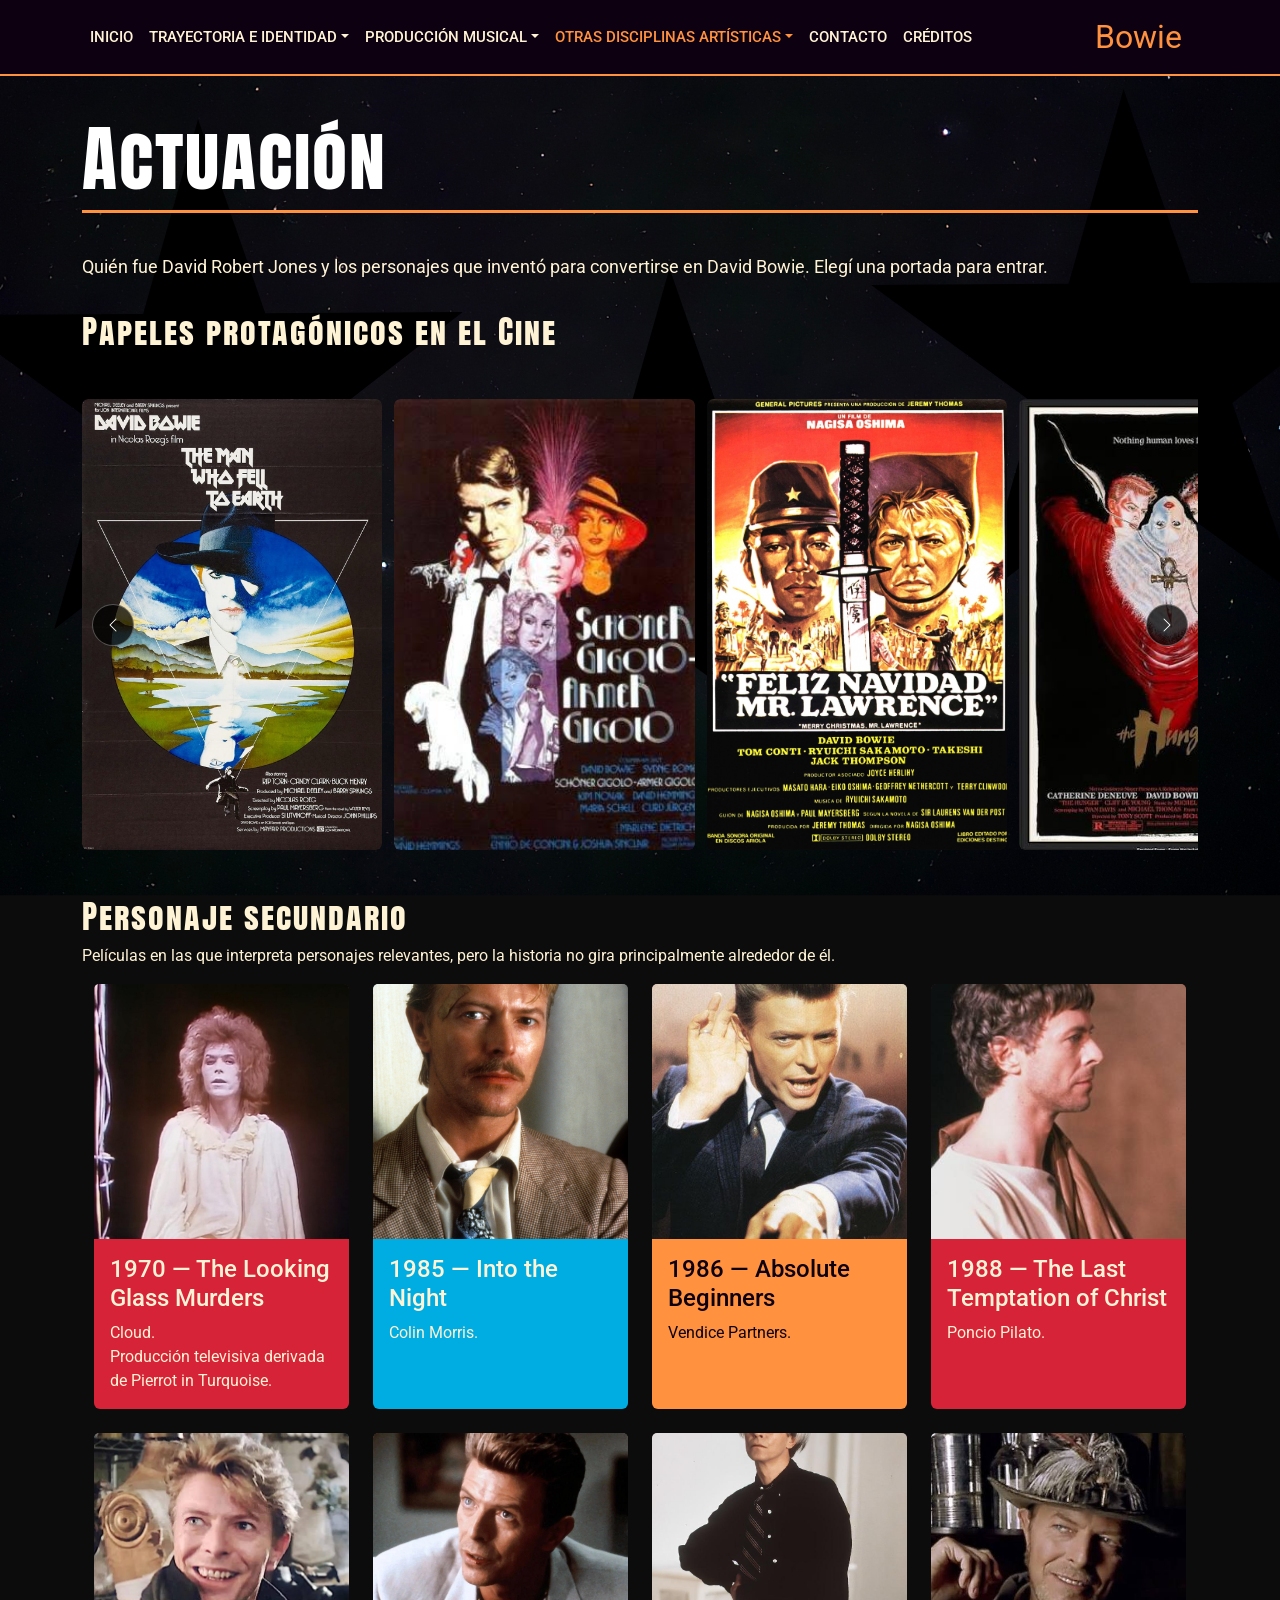
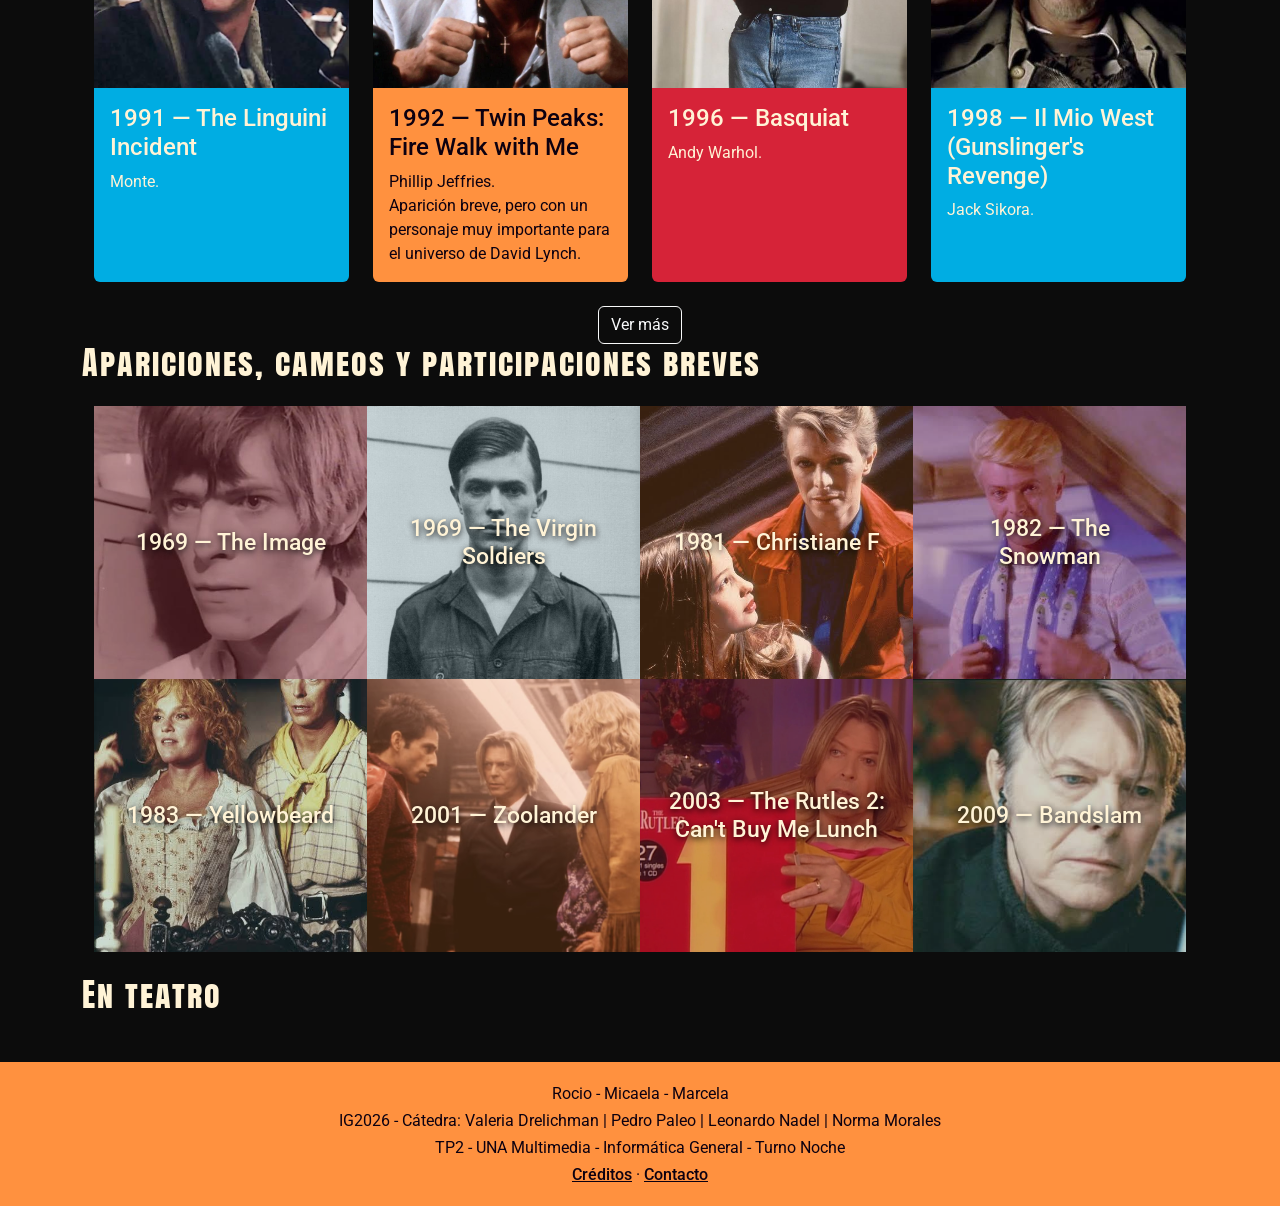
==== commit e3f9bf2f: "Cambio tipografia Se cambio la tipografia por Anton SC, Oswald, Roboto" ====
--- a/actuacion.html
+++ b/actuacion.html
@@ -9,10 +9,11 @@
   <!-- 1) PRIMERO el CSS de Bootstrap ) -->
   <link href="https://cdn.jsdelivr.net/npm/bootstrap@5.3.3/dist/css/bootstrap.min.css" rel="stylesheet">
 
-  <!-- 2) Google Fonts -->
-  <link rel="preconnect" href="https://fonts.googleapis.com">
-  <link rel="preconnect" href="https://fonts.gstatic.com" crossorigin>
-  <link href="https://fonts.googleapis.com/css2?family=Fredoka:wght@600&family=Jost:wght@300;500&display=swap" rel="stylesheet">
+   <!-- 2) Google Fonts -->
+<link rel="preconnect" href="https://fonts.googleapis.com">
+<link rel="preconnect" href="https://fonts.gstatic.com" crossorigin>
+<link href="https://fonts.googleapis.com/css2?family=Anton+SC&family=Oswald:wght@200..700&family=Roboto:ital,wght@0,100..900;1,100..900&display=swap" rel="stylesheet">
+
 
   <!-- 3) DESPUÉS nuestra hoja de estilos (una sola para todo el sitio): así pisa a Bootstrap -->
   <link rel="stylesheet" href="css/estilos.css">
--- a/css/estilos.css
+++ b/css/estilos.css
@@ -7,14 +7,22 @@
   background-position: center;
   background-attachment: fixed;      /* el fondo queda fijo al hacer scroll */
   color: #fff3d6;
-  font-family: 'Jost', sans-serif;
-  font-weight: 300;
+  font-family: "Roboto", sans-serif;
+  font-optical-sizing: auto;
+  font-weight: <weight>;
+  font-style: normal;
+  font-variation-settings:
+    "wdth" 100;
 }
 
 /*  tipografía de los títulos */
 h1, h2, h3 {
-  font-family: 'Fredoka', sans-serif;
-  font-weight: 600;
+
+  font-family: "Anton SC", sans-serif;
+  font-weight: 400;
+  font-style: normal;
+  letter-spacing: 2px /*separacion de letra*/
+
 }
 
 /*  pseudo-clases de enlaces, en orden link, visited, hover, active */
@@ -49,8 +57,11 @@
 
 /* "Bowie" a la izquierda (tipografía) */
 .barra .marca {
-  font-family: 'Fredoka', sans-serif;
-  font-weight: 600;
+  font-family: "Roboto", sans-serif;
+  font-optical-sizing: auto;
+  font-weight: <weight>;
+  font-style: normal;
+  font-variation-settings:"wdth" 100;
   font-size: 2rem;
   color: #ff913f;
 }
@@ -106,8 +117,10 @@
 
 /* Título grande de la página (tipografía /  border y padding) */
 .titulo-pagina {
-  font-family: 'Jost', sans-serif;
-  font-weight: 300;
+  font-family: "Anton SC", sans-serif;
+  font-weight: 400;
+  font-style: normal;
+  letter-spacing: 2px
   font-size: 3rem;
   color: #ffffff;
   border-bottom: 3px solid #ff913f;
@@ -478,19 +491,21 @@
   margin-bottom: 1rem;
 }
 
-/* La imagen ocupa todo el ancho de la cartelera (Clase 04: width y display) */
+/* La imagen ocupa todo el ancho de la cartelera  */
 .cartelera img {
   width: 100%;
   display: block;
 }
 
-/* El título va abajo a la derecha, encima de la foto (Clase 10: position absolute) */
+/* El título va abajo a la derecha, encima de la foto */
 .cartelera-titulo {
   position: absolute;
   right: 1rem;
   bottom: 0.5rem;
-  font-family: 'Jost', sans-serif;
-  font-weight: 300;
+  font-family: "Oswald", sans-serif;
+  font-optical-sizing: auto;
+  font-weight: 500;
+  font-style: normal;
   font-size: 2.2rem;
   color: #ffffff;
   margin-bottom: 0;
@@ -637,8 +652,10 @@
   right: 4%;
   bottom: 0;             /* apoyada sobre el borde de abajo */
   z-index: 3;
-  font-family: 'Jost', sans-serif;
-  font-weight: 700;      /* en negrita */
+   font-family: "Oswald", sans-serif;
+  font-optical-sizing: auto;
+  font-weight: 600;
+  font-style: normal;   /* en negrita */
   font-size: 1.6rem;
   line-height: 1;        /* sin espacio extra, así la palabra se apoya en la línea */
   color: #d62338;
@@ -695,7 +712,12 @@
 }
 
 .hito-anio {
-  font-family: 'Fredoka', sans-serif;
+  font-family: "Roboto", sans-serif;
+  font-optical-sizing: auto;
+  font-weight: <weight>;
+  font-style: normal;
+  font-variation-settings:
+    "wdth" 100;
   font-size: 2rem;
   color: #ff913f;
   margin-bottom: 0;
@@ -784,8 +806,12 @@
 
 /* El año (misma letra que .hito-anio) */
 .anio {
-  font-family: 'Fredoka', sans-serif;
-  font-weight: 600;
+  font-family: "Roboto", sans-serif;
+  font-optical-sizing: auto;
+  font-weight: <weight>;
+  font-style: normal;
+  font-variation-settings:
+    "wdth" 100;
   font-size: 1.6rem;
   color: #ff913f;
   margin-bottom: 0.3rem;
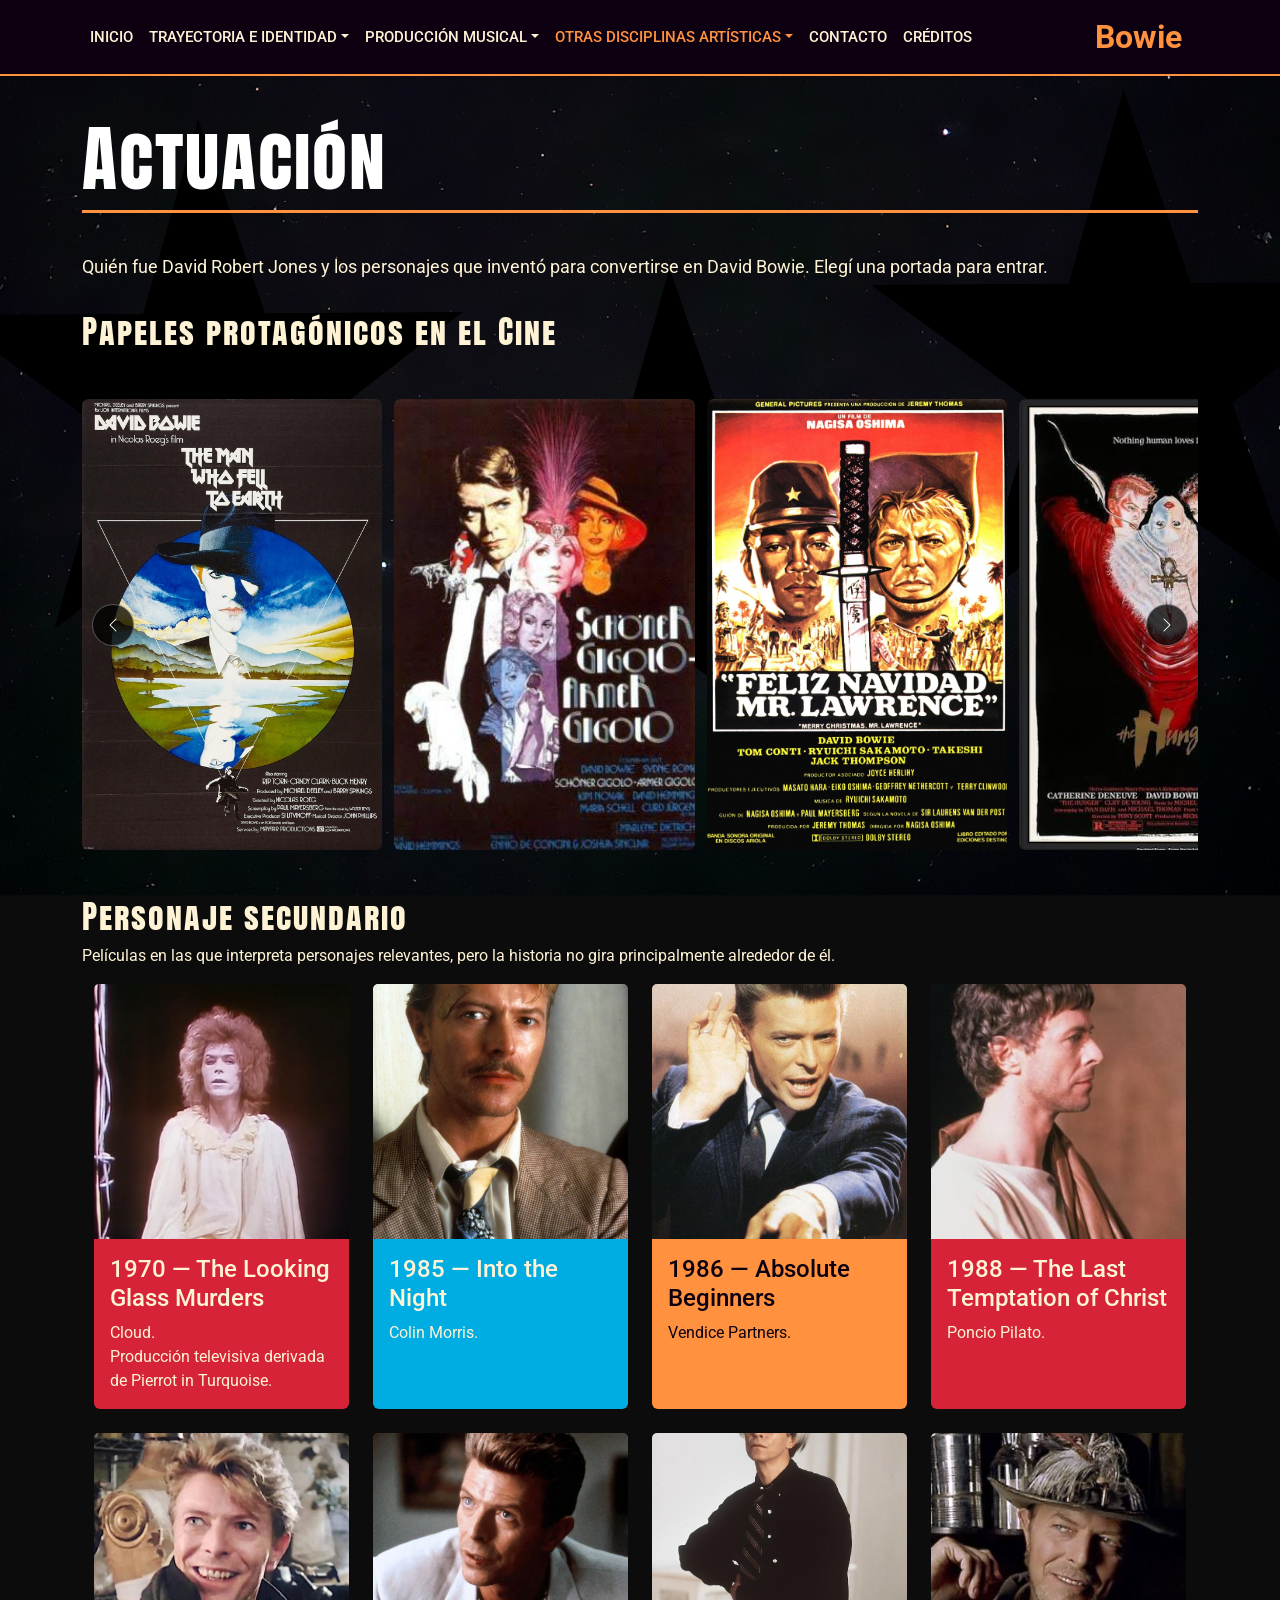
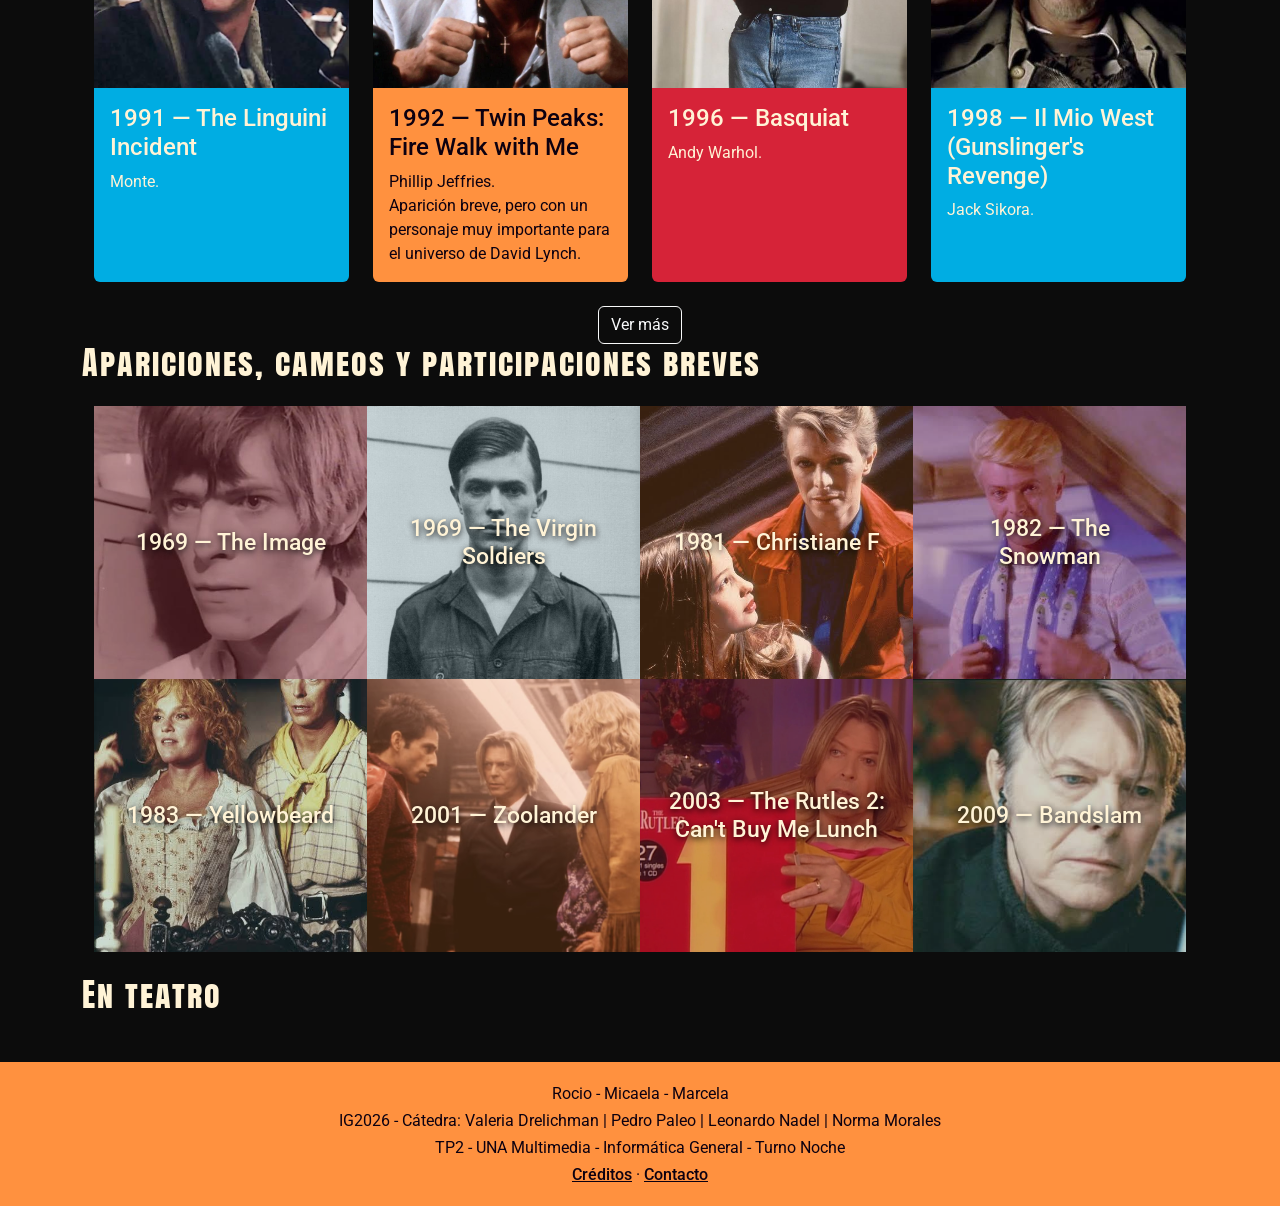
==== commit bed5428b: "Arreglo css tipografia + modificacion en diseño pintura se modifico el diseño de influencias en la p" ====
--- a/actuacion.html
+++ b/actuacion.html
@@ -341,7 +341,7 @@
       <section>
     <h2>Apariciones, cameos y participaciones breves</h2>
 <div class="container my-4">
-  <!-- 8 fotos: en celular 1 col, en tablet 2 cols (4 hileras), en compu 4 cols (2 hileras) -->
+  <!-- 8 fotos: en celular 1 col, en compu 4 cols (2 hileras) -->
   <div class="row row-cols-1 row-cols-md-2 row-cols-lg-4 g-0 grilla-influencias">
     
     <!-- ================= HILERA 1 (Fotos 1 a 4) ================= -->
@@ -456,7 +456,12 @@
 
   <!-- JS de Bootstrap: hace funcionar el menú hamburguesa y los submenús -->
   <script src="https://cdn.jsdelivr.net/npm/bootstrap@5.3.3/dist/js/bootstrap.bundle.min.js"></script>
-
+  
+  <!--Libreria-->
+  <script src="https://cdn.jsdelivr.net/npm/gsap@3.12.5/dist/gsap.min.js"></script>
+<script src="https://cdn.jsdelivr.net/npm/gsap@3.12.5/dist/ScrollTrigger.min.js"></script>
+
+ <script src="js/libreria.js"></script>
      <script src="js/actuacion.js"></script>
 </body>
 </html>
--- a/css/estilos.css
+++ b/css/estilos.css
@@ -1,28 +1,26 @@
 body {
-  min-height: 100vh;
+
+min-height: 100vh;
   background-color: #0c0c0c;
   background-image: url("../img/vida/fondo-estrellas.svg");
   background-repeat: no-repeat;     
-  background-size: cover;            /* estira la imagen para que cubra todo el ancho y alto */
+  background-size: cover; /* estira la imagen para que cubra todo el ancho y alto */
   background-position: center;
-  background-attachment: fixed;      /* el fondo queda fijo al hacer scroll */
+  background-attachment: fixed; /* el fondo queda fijo al hacer scroll */
   color: #fff3d6;
   font-family: "Roboto", sans-serif;
   font-optical-sizing: auto;
-  font-weight: <weight>;
+  font-weight: 400;
   font-style: normal;
-  font-variation-settings:
-    "wdth" 100;
+  font-variation-settings: "wdth" 100;
 }
 
 /*  tipografía de los títulos */
 h1, h2, h3 {
-
-  font-family: "Anton SC", sans-serif;
+font-family: "Anton SC", sans-serif;
   font-weight: 400;
   font-style: normal;
-  letter-spacing: 2px /*separacion de letra*/
-
+  letter-spacing: 2px;/*separacion de letra*/
 }
 
 /*  pseudo-clases de enlaces, en orden link, visited, hover, active */
@@ -57,11 +55,11 @@
 
 /* "Bowie" a la izquierda (tipografía) */
 .barra .marca {
-  font-family: "Roboto", sans-serif;
+font-family: "Roboto", sans-serif;
   font-optical-sizing: auto;
-  font-weight: <weight>;
+  font-weight: 700;
   font-style: normal;
-  font-variation-settings:"wdth" 100;
+  font-variation-settings: "wdth" 100;
   font-size: 2rem;
   color: #ff913f;
 }
@@ -117,10 +115,10 @@
 
 /* Título grande de la página (tipografía /  border y padding) */
 .titulo-pagina {
-  font-family: "Anton SC", sans-serif;
+font-family: "Anton SC", sans-serif;
   font-weight: 400;
   font-style: normal;
-  letter-spacing: 2px
+  letter-spacing: 2px;
   font-size: 3rem;
   color: #ffffff;
   border-bottom: 3px solid #ff913f;
@@ -712,12 +710,11 @@
 }
 
 .hito-anio {
-  font-family: "Roboto", sans-serif;
+font-family: "Roboto", sans-serif;
   font-optical-sizing: auto;
-  font-weight: <weight>;
+  font-weight: 700;
   font-style: normal;
-  font-variation-settings:
-    "wdth" 100;
+  font-variation-settings: "wdth" 100;
   font-size: 2rem;
   color: #ff913f;
   margin-bottom: 0;
@@ -806,12 +803,11 @@
 
 /* El año (misma letra que .hito-anio) */
 .anio {
-  font-family: "Roboto", sans-serif;
+font-family: "Roboto", sans-serif;
   font-optical-sizing: auto;
-  font-weight: <weight>;
+  font-weight: 700;
   font-style: normal;
-  font-variation-settings:
-    "wdth" 100;
+  font-variation-settings: "wdth" 100;
   font-size: 1.6rem;
   color: #ff913f;
   margin-bottom: 0.3rem;
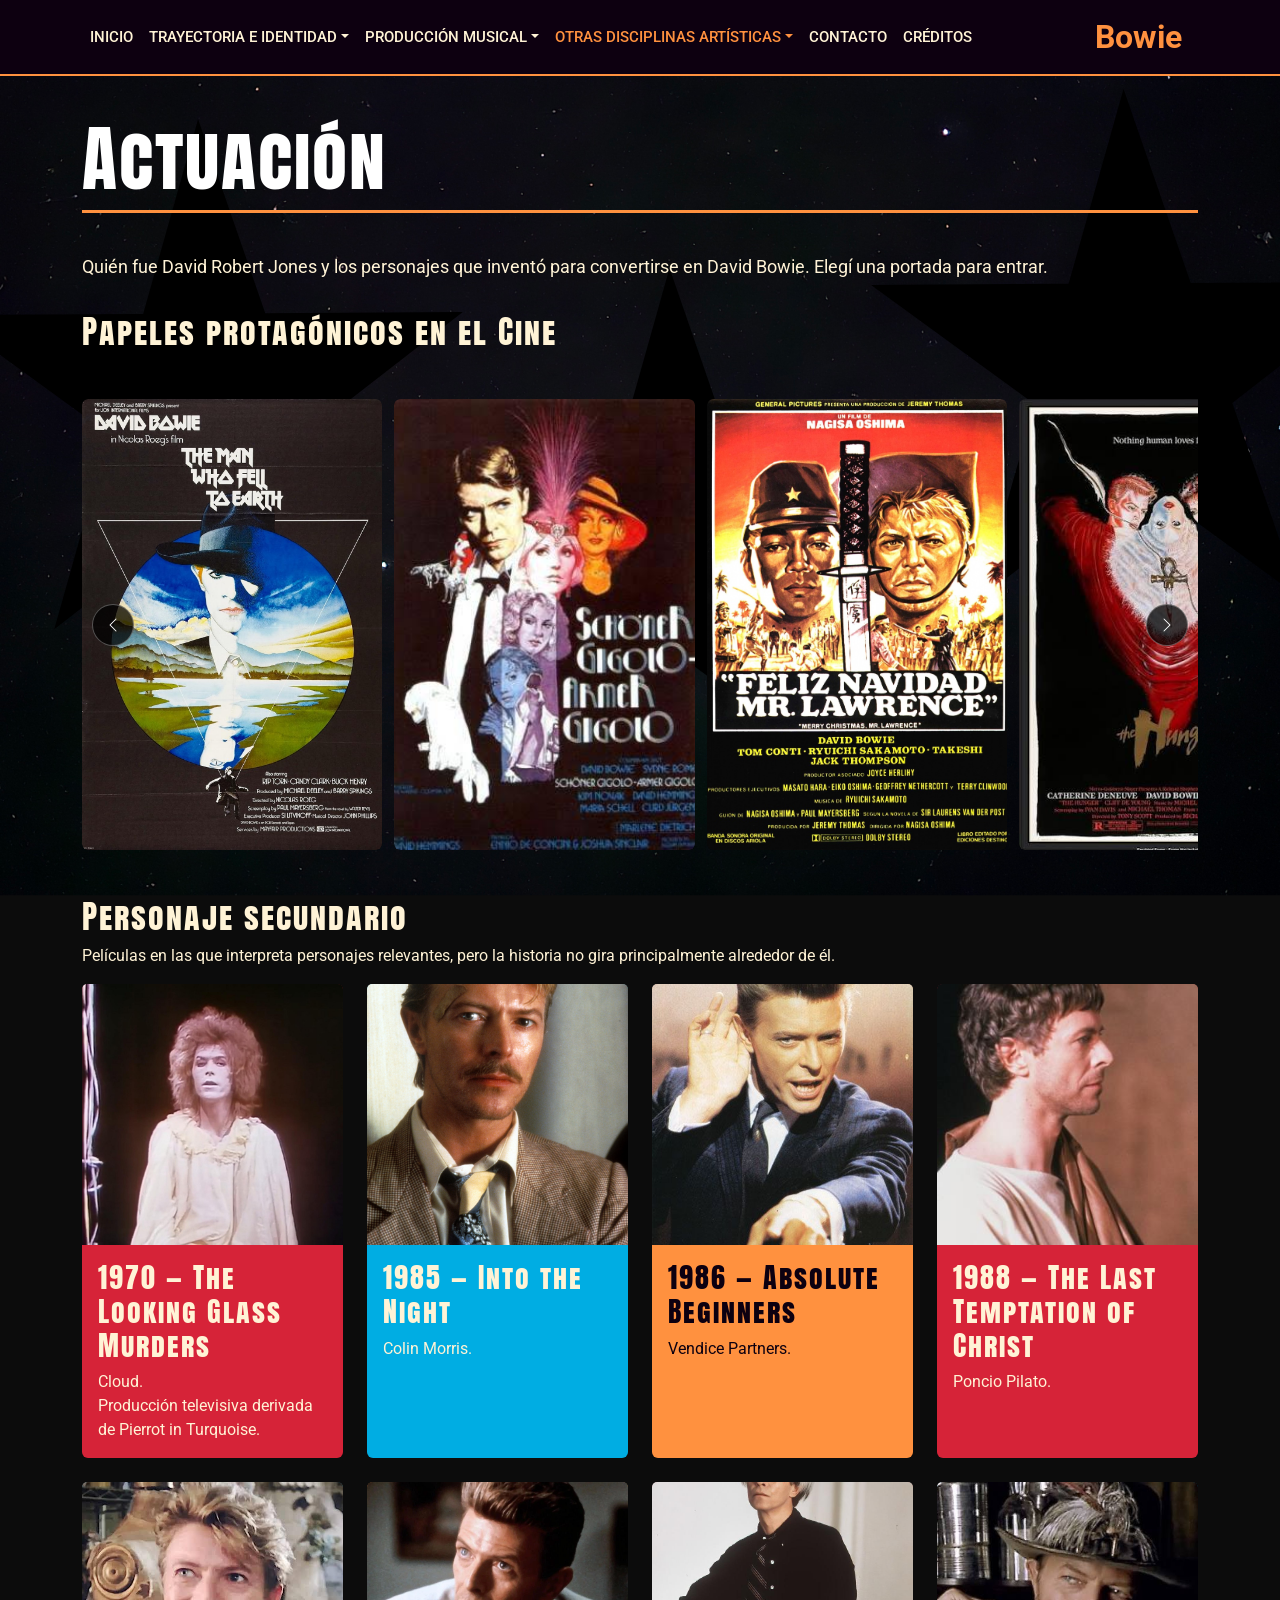
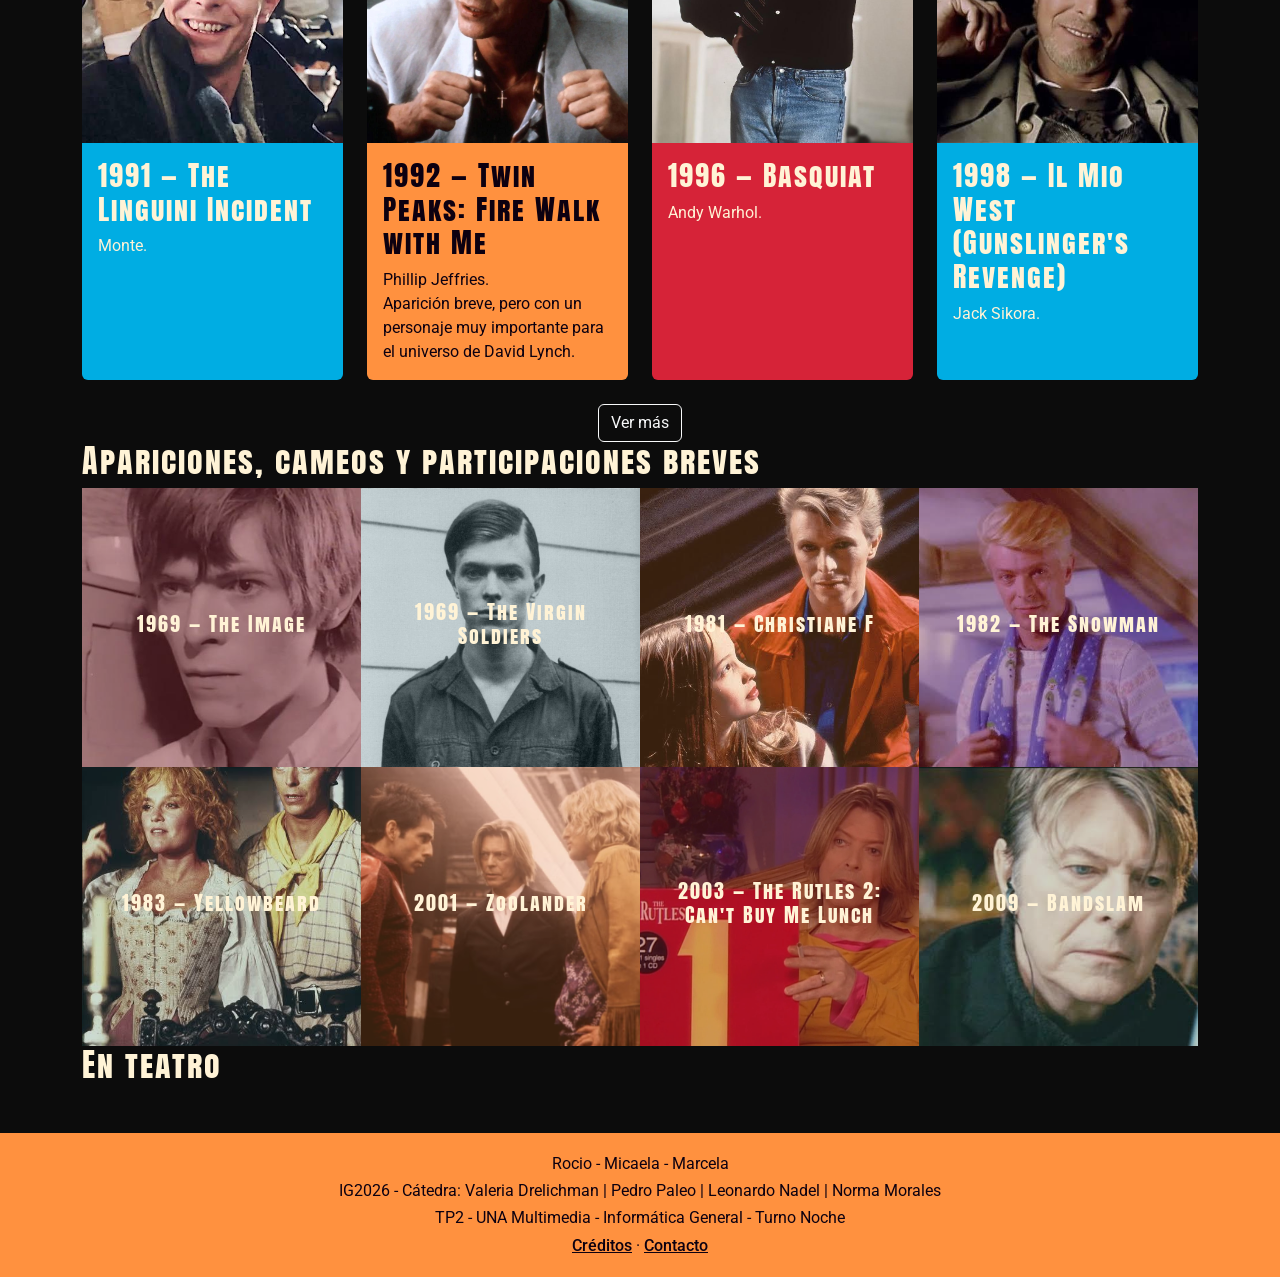
==== commit 8d28aea0: "Arreglos de sintaxis Se modificaron las etiquetas de los titulos" ====
--- a/actuacion.html
+++ b/actuacion.html
@@ -144,9 +144,9 @@
     <h2>Personaje secundario</h2>
     <p>Películas en las que interpreta personajes relevantes, pero la historia no gira principalmente alrededor de él.</p>
 
-<div class="container">
+<div >
   <!-- Contenedor único: acomoda automáticamente de a 4 por fila -->
-  <div class="row row-cols-1 row-cols-md-2 row-cols-lg-4 g-4">
+  <div class="row row-cols-2 row-cols-lg-4 g-4">
 
 
     <div class="col">
@@ -155,7 +155,7 @@
           <img src="img/actuacion/secundario/cloud.jpg" class="card-img-top object-fit-cover" alt="David Bowie como Cloud en The Looking Glass Murders">
         </div>
         <div class="card-body">
-          <h4 class="card-title">1970 — The Looking Glass Murders</h4>
+          <h3 class="card-title">1970 — The Looking Glass Murders</h3>
           <p class="card-text">Cloud.<br>
             Producción televisiva derivada de Pierrot in Turquoise.</p>
         </div>
@@ -169,7 +169,7 @@
           <img src="img/actuacion/secundario/colin-morris.jpg" class="card-img-top object-fit-cover" alt="David Bowie como Colin Morris en Into the Night">
         </div>
         <div class="card-body">
-          <h4 class="card-title">1985 — Into the Night</h4>
+          <h3 class="card-title">1985 — Into the Night</h3>
           <p class="card-text">Colin Morris.</p>
         </div>
       </div>
@@ -182,7 +182,7 @@
           <img src="img/actuacion/secundario/vendice-partners.jpg" class="card-img-top object-fit-cover" alt="David Bowie como Vendice Partners en Absolute Beginners">
         </div>
         <div class="card-body">
-          <h4 class="card-title">1986 — Absolute Beginners</h4>
+          <h3 class="card-title">1986 — Absolute Beginners</h3>
           <p class="card-text">Vendice Partners.</p>
         </div>
       </div>
@@ -195,7 +195,7 @@
           <img src="img/actuacion/secundario/ponciopilato.jpg" class="card-img-top object-fit-cover" alt="David Bowie como Poncio Pilato en The Last Temptation of Christ">
         </div>
         <div class="card-body">
-          <h4 class="card-title">1988 — The Last Temptation of Christ</h4>
+          <h3 class="card-title">1988 — The Last Temptation of Christ</h3>
           <p class="card-text">Poncio Pilato.</p>
         </div>
       </div>
@@ -210,7 +210,7 @@
           <img src="img/actuacion/secundario/monte.jpg" class="card-img-top object-fit-cover" alt="David Bowie como Monte en The Linguini Incident">
         </div>
         <div class="card-body">
-          <h4 class="card-title">1991 — The Linguini Incident</h4>
+          <h3 class="card-title">1991 — The Linguini Incident</h3>
           <p class="card-text">Monte.</p>
         </div>
       </div>
@@ -223,7 +223,7 @@
           <img src="img/actuacion/secundario/phillip-jeffries.jpg" class="card-img-top object-fit-cover" alt="David Bowie como Phillip Jeffries en Twin Peaks: Fire Walk with Me">
         </div>
         <div class="card-body">
-          <h4 class="card-title">1992 — Twin Peaks: Fire Walk with Me</h4>
+          <h3 class="card-title">1992 — Twin Peaks: Fire Walk with Me</h3>
           <p class="card-text">Phillip Jeffries.<br>
             Aparición breve, pero con un personaje muy importante para el universo de David Lynch.</p>
         </div>
@@ -237,7 +237,7 @@
           <img src="img/actuacion/secundario/andy-warhol.jpg" class="card-img-top object-fit-cover" alt="David Bowie como Andy Warhol en Basquiat">
         </div>
         <div class="card-body">
-          <h4 class="card-title">1996 — Basquiat</h4>
+          <h3 class="card-title">1996 — Basquiat</h3>
           <p class="card-text">Andy Warhol.</p>
         </div>
       </div>
@@ -250,7 +250,7 @@
           <img src="img/actuacion/secundario/jack-sikora.jpg" class="card-img-top object-fit-cover" alt="David Bowie como Jack Sikora en Il Mio West">
         </div>
         <div class="card-body">
-          <h4 class="card-title">1998 — Il Mio West (Gunslinger's Revenge)</h4>
+          <h3 class="card-title">1998 — Il Mio West (Gunslinger's Revenge)</h3>
           <p class="card-text">Jack Sikora.</p>
         </div>
       </div>
@@ -265,7 +265,7 @@
           <img src="img/actuacion/secundario/bernie.jpg" class="card-img-top object-fit-cover" alt="David Bowie como Bernie en Everybody Loves Sunshine">
         </div>
         <div class="card-body">
-          <h4 class="card-title">1999 — Everybody Loves Sunshine</h4>
+          <h3 class="card-title">1999 — Everybody Loves Sunshine</h3>
           <p class="card-text">Bernie.</p>
         </div>
       </div>
@@ -278,7 +278,7 @@
           <img src="img/actuacion/secundario/william-rice.jpg" class="card-img-top object-fit-cover" alt="David Bowie como William Rice en Mr. Rice's Secret">
         </div>
         <div class="card-body">
-          <h4 class="card-title">2000 — Mr. Rice's Secret</h4>
+          <h3 class="card-title">2000 — Mr. Rice's Secret</h3>
           <p class="card-text">William Rice.<br>
             Tiene un papel importante en la trama, aunque no es el único protagonista.</p>
         </div>
@@ -292,7 +292,7 @@
           <img src="img/actuacion/secundario/nikola-tesla.jpg" class="card-img-top object-fit-cover" alt="David Bowie como Nikola Tesla en The Prestige">
         </div>
         <div class="card-body">
-          <h4 class="card-title">2006 — The Prestige</h4>
+          <h3 class="card-title">2006 — The Prestige</h3>
           <p class="card-text">Nikola Tesla.<br>
             Un personaje secundario muy significativo.</p>
         </div>
@@ -306,7 +306,7 @@
           <img src="img/actuacion/secundario/maltazard.jpg" class="card-img-top object-fit-cover" alt="Maltazard en Arthur y los Minimoys">
         </div>
         <div class="card-body">
-          <h4 class="card-title">2006 — Arthur y los Minimoys</h4>
+          <h3 class="card-title">2006 — Arthur y los Minimoys</h3>
           <p class="card-text">Maltazard (voz).<br>
             Antagonista de la historia.</p>
         </div>
@@ -320,7 +320,7 @@
           <img src="img/actuacion/secundario/cyrus-ogilvie.jpg" class="card-img-top object-fit-cover" alt="David Bowie como Cyrus Ogilvie en August">
         </div>
         <div class="card-body">
-          <h4 class="card-title">2008 — August</h4>
+          <h3 class="card-title">2008 — August</h3>
           <p class="card-text">Cyrus Ogilvie.</p>
         </div>
       </div>
@@ -340,9 +340,9 @@
 
       <section>
     <h2>Apariciones, cameos y participaciones breves</h2>
-<div class="container my-4">
+<div class= my-4">
   <!-- 8 fotos: en celular 1 col, en compu 4 cols (2 hileras) -->
-  <div class="row row-cols-1 row-cols-md-2 row-cols-lg-4 g-0 grilla-influencias">
+  <div class="row row-cols-2 row-cols-lg-4 g-0 grilla-influencias">
     
     <!-- ================= HILERA 1 (Fotos 1 a 4) ================= -->
 
@@ -351,7 +351,7 @@
       <div class="ratio ratio-1x1 cuadro-influencia">
         <img src="img/actuacion/cameos/1969-the-image.jpg" class="w-100 h-100 object-fit-cover" alt="David Bowie 1969 — The Image">
         <div class="capa-color">
-          <h4>1969 — The Image</h4>
+          <h3>1969 — The Image</h3>
           <p class="texto-oculto mb-0">The Boy. Cortometraje experimental.</p>
         </div>
       </div>
@@ -362,7 +362,7 @@
       <div class="ratio ratio-1x1 cuadro-influencia">
         <img src="img/actuacion/cameos/1969-the-virgin-soldiers.jpg" class="w-100 h-100 object-fit-cover" alt="David Bowie 1969 — The Virgin Soldiers">
         <div class="capa-color">
-          <h4>1969 — The Virgin Soldiers</h4>
+          <h3>1969 — The Virgin Soldiers</h3>
           <p class="texto-oculto mb-0">Soldado sin acreditar.</p>
         </div>
       </div>
@@ -373,7 +373,7 @@
       <div class="ratio ratio-1x1 cuadro-influencia">
         <img src="img/actuacion/cameos/1981-christiane-f.jpg" class="w-100 h-100 object-fit-cover" alt="David Bowie 1981 — Christiane F">
         <div class="capa-color">
-          <h4>1981 — Christiane F</h4>
+          <h3>1981 — Christiane F</h3>
           <p class="texto-oculto mb-0">Él mismo, mediante imágenes de conciertos.</p>
         </div>
       </div>
@@ -384,7 +384,7 @@
       <div class="ratio ratio-1x1 cuadro-influencia">
         <img src="img/actuacion/cameos/1982 -the-snowman.jpg" class="w-100 h-100 object-fit-cover" alt="David Bowie 1982 — The Snowman">
         <div class="capa-color">
-          <h4>1982 — The Snowman</h4>
+          <h3>1982 — The Snowman</h3>
           <p class="texto-oculto mb-0">James adulto, en una introducción alternativa.</p>
         </div>
       </div>
@@ -397,7 +397,7 @@
       <div class="ratio ratio-1x1 cuadro-influencia">
         <img src="img/actuacion/cameos/1983 -yellowbeard.jpg" class="w-100 h-100 object-fit-cover" alt="David Bowie 1983 — Yellowbeard">
         <div class="capa-color">
-          <h4>1983 — Yellowbeard</h4>
+          <h3>1983 — Yellowbeard</h3>
           <p class="texto-oculto mb-0">The Shark. Cameo sin acreditar.</p>
         </div>
       </div>
@@ -408,7 +408,7 @@
       <div class="ratio ratio-1x1 cuadro-influencia">
         <img src="img/actuacion/cameos/2001-zoolander.jpg" class="w-100 h-100 object-fit-cover" alt="David Bowie 2001 — Zoolander">
         <div class="capa-color">
-          <h4>2001 — Zoolander</h4>
+          <h3>2001 — Zoolander</h3>
           <p class="texto-oculto mb-0">Él mismo. Juez de la competencia de modelaje.</p>
         </div>
       </div>
@@ -419,7 +419,7 @@
       <div class="ratio ratio-1x1 cuadro-influencia">
         <img src="img/actuacion/cameos/2003-the-rutles-2-cant-buy-me-lunch.jpg" class="w-100 h-100 object-fit-cover" alt="David Bowie 2003 — The Rutles 2: Can't Buy Me Lunch">
         <div class="capa-color">
-          <h4>2003 — The Rutles 2: Can't Buy Me Lunch</h4>
+          <h3>2003 — The Rutles 2: Can't Buy Me Lunch</h3>
           <p class="texto-oculto mb-0">Aparición como él mismo.</p>
         </div>
       </div>
@@ -430,7 +430,7 @@
       <div class="ratio ratio-1x1 cuadro-influencia">
         <img src="img/actuacion/cameos/2009-bandslam.jpg" class="w-100 h-100 object-fit-cover" alt="David Bowie 2009 — Bandslam">
         <div class="capa-color">
-          <h4>2009 — Bandslam</h4>
+          <h3>2009 — Bandslam</h3>
           <p class="texto-oculto mb-0">Aparición como él mismo.</p>
         </div>
       </div>
--- a/css/estilos.css
+++ b/css/estilos.css
@@ -1208,9 +1208,24 @@
   background-color: rgba(255, 145, 63, 0.9);
   color: #0d0010;
 }
-.grilla-influencias .col:nth-child(3n + 3) .cuadro-influencia:hover h4,
-.grilla-influencias .col:nth-child(3n + 3) .cuadro-influencia.activa h4 {
+.grilla-influencias .col:nth-child(3n + 3) .cuadro-influencia:hover h3,
+.grilla-influencias .col:nth-child(3n + 3) .cuadro-influencia.activa h3 {
   text-shadow: none;
+}
+
+.grilla-influencias .capa-color {
+  padding: 0.75rem;
+  overflow-y: auto;
+}
+
+.grilla-influencias .capa-color h3 {
+  font-size: 0.95rem;
+  margin-bottom: 0.35rem;
+}
+
+.grilla-influencias .capa-color p {
+  font-size: 0.75rem;
+  line-height: 1.3;
 }
 /*MEDIA QUERIES — siempre al final 
  Mobile first: arriba, celular; acá se agranda con min-width.
@@ -1293,6 +1308,23 @@
   }
   .pintura-slide {
     width: 70%;
+  }
+.grilla-influencias .capa-color {
+    padding: 1.5rem;
+  }
+
+.grilla-influencias .capa-color {
+    padding: 1.5rem;
+  }
+
+  .grilla-influencias .capa-color h3 {
+    font-size: 1.25rem;
+    margin-bottom: 0.5rem;
+  }
+
+  .grilla-influencias .capa-color p {
+    font-size: 0.95rem;
+    line-height: 1.5;
   }}
 
 /* CORRECCIÓN y CAMBIO y — MENÚ HORIZONTAL (media queries).
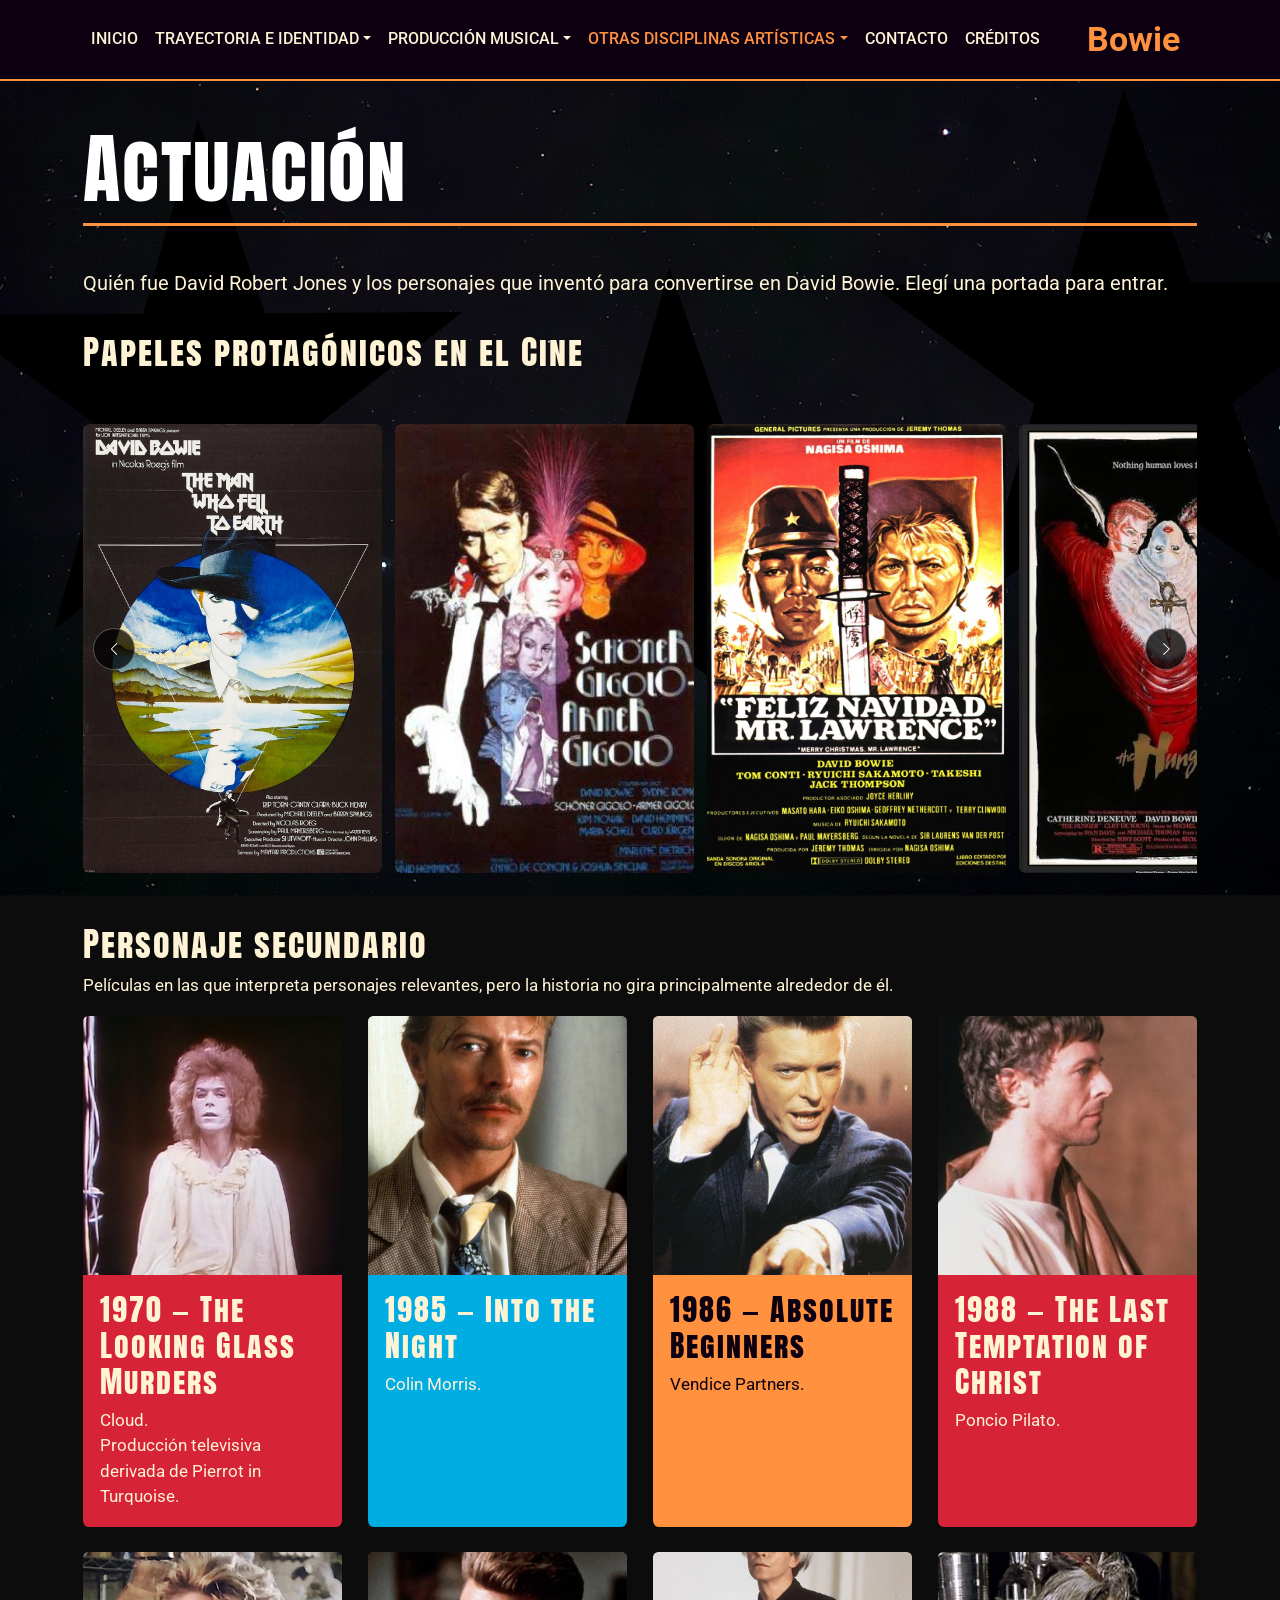
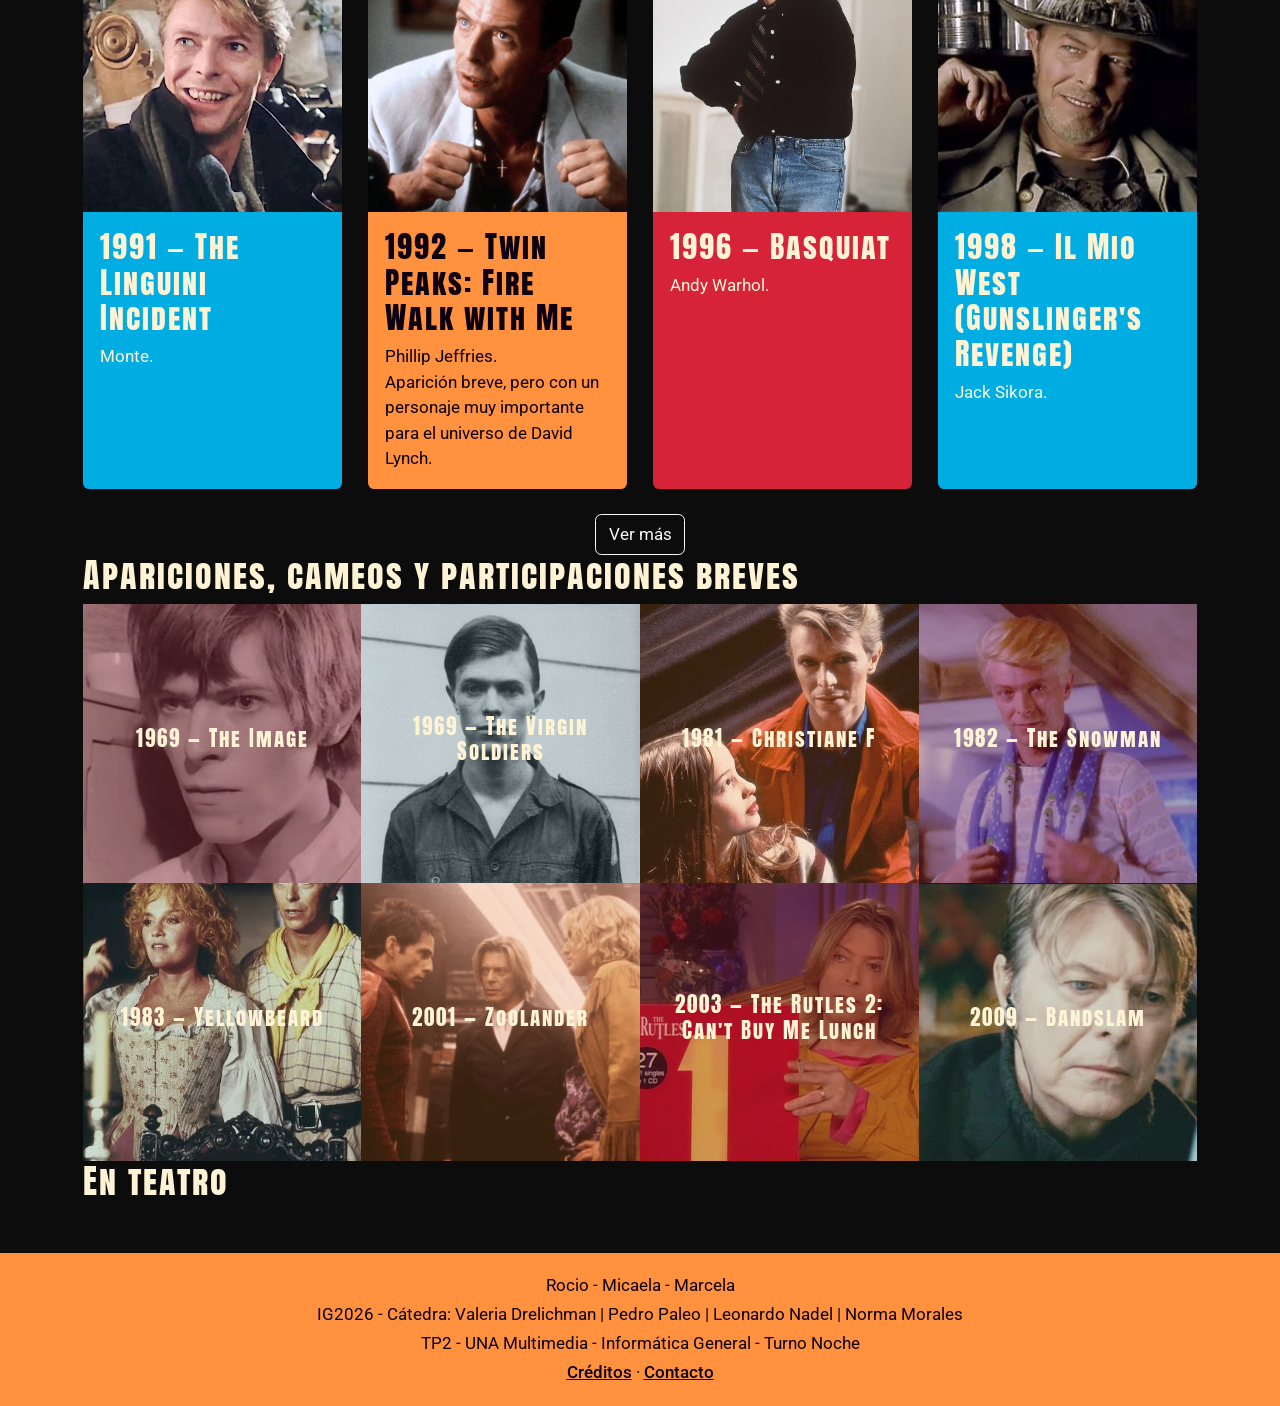
==== commit bcb6a24f: "cambio alter ego estilos e imagenes" ====
--- a/actuacion.html
+++ b/actuacion.html
@@ -2,7 +2,7 @@
 <html lang="es">
 <head>
   <meta charset="UTF-8">
-  <!-- Clase 19: viewport, para que el sitio sea responsive en el celular -->
+  <!-- viewport, para que el sitio sea responsive en el celular -->
   <meta name="viewport" content="width=device-width, initial-scale=1.0">
   <title>David Bowie | Actuación</title>
 
--- a/css/estilos.css
+++ b/css/estilos.css
@@ -425,6 +425,408 @@
   width: fit-content;
 }
 
+/* =========================================================================
+   CARRUSEL 3D COVERFLOW (GSAP)
+   ========================================================================= */
+.carrusel-3d-section {
+  --bg-carrusel: #121212;
+  --min-size: 210px;
+  position: relative;
+  width: 100%;
+  height: 520px;
+  overflow: hidden;
+  background: var(--bg-carrusel);
+}
+
+.drag-proxy {
+  visibility: hidden;
+  position: absolute;
+}
+
+.carrusel-3d-section .boxes {
+  height: 100%;
+  width: 100%;
+  overflow: hidden;
+  position: relative;
+  transform-style: preserve-3d;
+  perspective: 800px;
+  touch-action: pan-y;
+}
+
+.carrusel-3d-section .box {
+  transform-style: preserve-3d;
+  position: absolute;
+  top: 44%;
+  left: 50%;
+  height: 22vmin;
+  width: 22vmin;
+  min-height: var(--min-size);
+  min-width: var(--min-size);
+  display: none;
+  cursor: pointer;
+}
+
+.carrusel-3d-section .box img {
+  position: absolute;
+  height: 100%;
+  width: 100%;
+  top: 0;
+  left: 0;
+  object-fit: cover;
+  border-radius: 4px;
+  box-shadow: 0 12px 30px rgba(0, 0, 0, 0.7);
+}
+
+/* Reflejo inferior estilo Cover Flow */
+.carrusel-3d-section .box::after {
+  content: '';
+  position: absolute;
+  top: 50%;
+  left: 50%;
+  height: 100%;
+  width: 100%;
+  background-image: var(--src);
+  background-size: cover;
+  transform: translate(-50%, -50%) rotate(180deg) translate(0, -100%) translate(0, -0.5vmin);
+  opacity: 0.45;
+  pointer-events: none;
+}
+
+.carrusel-3d-section .box::before {
+  content: '';
+  position: absolute;
+  top: 50%;
+  left: 50%;
+  height: 100%;
+  width: 100%;
+  background: linear-gradient(var(--bg-carrusel) 45%, transparent);
+  transform: translate(-50%, -50%) rotate(180deg) translate(0, -100%) translate(0, -0.5vmin) scale(1.01);
+  z-index: 2;
+  pointer-events: none;
+}
+
+@supports (-webkit-box-reflect: below) {
+  .carrusel-3d-section .box {
+    -webkit-box-reflect: below 0.5vmin linear-gradient(transparent 0 55%, rgba(255, 255, 255, 0.4) 100%);
+  }
+
+  .carrusel-3d-section .box::after,
+  .carrusel-3d-section .box::before {
+    display: none;
+  }
+}
+
+/* Controles circulares inferiores */
+.carrusel-3d-section .controls {
+  position: absolute;
+  bottom: 24px;
+  left: 50%;
+  transform: translateX(-50%) scale(1.25);
+  display: flex;
+  justify-content: space-between;
+  min-width: var(--min-size);
+  height: 44px;
+  width: 20vmin;
+  z-index: 300;
+}
+
+.carrusel-3d-section .controls button {
+  height: 48px;
+  width: 48px;
+  border-radius: 50%;
+  position: absolute;
+  top: 0;
+  outline: transparent;
+  cursor: pointer;
+  background: none;
+  appearance: none;
+  border: 0;
+  transition: transform 0.1s;
+  transform: translate(0, var(--y, 0));
+}
+
+.carrusel-3d-section .controls button::before {
+  border: 2px solid hsl(0, 0%, 90%);
+  background: linear-gradient(hsla(0, 0%, 80%, 0.65), hsl(0, 0%, 0%)) hsl(0, 0%, 0%);
+  content: '';
+  box-sizing: border-box;
+  position: absolute;
+  top: 50%;
+  left: 50%;
+  transform: translate(-50%, -50%);
+  height: 80%;
+  width: 80%;
+  border-radius: 50%;
+}
+
+.carrusel-3d-section .controls button:active::before {
+  background: linear-gradient(hsl(0, 0%, 0%), hsla(0, 0%, 80%, 0.65)) hsl(0, 0%, 0%);
+}
+
+.carrusel-3d-section .controls button:nth-of-type(1) {
+  right: 100%;
+}
+
+.carrusel-3d-section .controls button:nth-of-type(2) {
+  left: 100%;
+}
+
+.carrusel-3d-section .controls button span {
+  position: absolute;
+  width: 1px;
+  height: 1px;
+  padding: 0;
+  margin: -1px;
+  overflow: hidden;
+  clip: rect(0, 0, 0, 0);
+  white-space: nowrap;
+  border-width: 0;
+}
+
+.carrusel-3d-section .controls button:hover {
+  --y: -5%;
+}
+
+.carrusel-3d-section .controls button svg {
+  position: absolute;
+  top: 50%;
+  left: 50%;
+  transform: translate(-50%, -50%) rotate(0deg) translate(2%, 0);
+  height: 30%;
+  fill: hsl(0, 0%, 90%);
+}
+
+.carrusel-3d-section .controls button:nth-of-type(1) svg {
+  transform: translate(-50%, -50%) rotate(180deg) translate(2%, 0);
+}
+
+/* =========================================================================
+   PÁGINA COLABORACIONES: ESCENARIO FULLSCREEN + MODAL DE ARTÍCULOS
+   ========================================================================= */
+body.pagina-colaboraciones-full {
+  --color-primary: #ffffff;
+  --color-secondary: #000000;
+  --card-width: 340px;
+  --card-height: 482px;
+  --card-border-radius: 6px;
+
+  color: var(--color-primary);
+  background-color: #111111;
+  width: 100vw;
+  height: 100vh;
+  margin: 0;
+  padding: 0;
+  overflow: hidden;
+  background-image: radial-gradient(
+    circle,
+    rgba(255, 255, 255, 0.05) 1px,
+    transparent 1px
+  );
+  background-size: 11px 11px;
+}
+
+.colab-header-flotante {
+  position: fixed;
+  top: 0;
+  left: 0;
+  width: 100%;
+  z-index: 1030;
+}
+
+.colab-titulo-flotante {
+  position: fixed;
+  top: 74px;
+  left: 24px;
+  z-index: 900;
+  pointer-events: none;
+  text-shadow: 0 2px 8px rgba(0, 0, 0, 0.85);
+}
+
+body.pagina-colaboraciones-full .carousel-container {
+  background-image: url("../img/vida/fondo-estrellas.svg");
+  width: 100vw;
+  height: 100vh;
+  position: fixed;
+  left: 0;
+  top: 0;
+  user-select: none;
+  overflow: hidden;
+  display: flex;
+  justify-content: center;
+  align-items: center;
+  perspective: 2500px;
+}
+
+body.pagina-colaboraciones-full .carousel-items {
+  position: absolute;
+  top: 50%;
+  left: 50%;
+  transform: translate(-50%, -50%);
+  transform-origin: center center;
+  transform-style: preserve-3d;
+  user-select: none;
+}
+
+body.pagina-colaboraciones-full .carousel-items.draggable {
+  cursor: grab;
+}
+
+body.pagina-colaboraciones-full .carousel-items.draggable:active {
+  cursor: grabbing;
+}
+
+body.pagina-colaboraciones-full .carousel-item {
+  display: block !important;
+  position: absolute;
+  top: 0;
+  left: 0;
+  width: var(--card-width);
+  height: var(--card-height);
+  margin-left: calc(var(--card-width) / -2);
+  margin-top: calc(var(--card-height) / -2);
+  border-radius: var(--card-border-radius);
+  overflow: hidden;
+  box-shadow: 0 8px 24px rgba(0, 0, 0, 0.55);
+  transform-origin: center center;
+  user-select: none;
+  cursor: pointer;
+  background-size: cover;
+  background-position: center;
+  transition: box-shadow 0.25s ease;
+}
+
+body.pagina-colaboraciones-full .carousel-item:hover {
+  box-shadow: 0 12px 32px rgba(255, 255, 255, 0.18);
+}
+
+body.pagina-colaboraciones-full .card__number {
+  position: absolute;
+  top: 10px;
+  left: 10px;
+  font-family: "Oswald", sans-serif;
+  font-size: 14px;
+  letter-spacing: 0.05em;
+  color: rgba(255, 255, 255, 0.9);
+  background: rgba(0, 0, 0, 0.55);
+  padding: 2px 7px;
+  border-radius: 3px;
+  z-index: 10;
+  font-weight: 600;
+  text-shadow: 0 1px 2px rgba(0, 0, 0, 0.5);
+}
+
+body.pagina-colaboraciones-full .card__label {
+  position: absolute;
+  bottom: 0;
+  left: 0;
+  width: 100%;
+  padding: 24px 12px 10px;
+  background: linear-gradient(to top, rgba(0, 0, 0, 0.88), transparent);
+  color: #ffffff;
+  font-family: "Oswald", sans-serif;
+  font-size: 0.95rem;
+  letter-spacing: 0.04em;
+  opacity: 0;
+  transition: opacity 0.25s ease;
+  pointer-events: none;
+}
+
+body.pagina-colaboraciones-full .carousel-item:hover .card__label {
+  opacity: 1;
+}
+
+body.pagina-colaboraciones-full .switch {
+  position: fixed;
+  bottom: 20px;
+  left: 50%;
+  transform: translateX(-50%);
+  display: flex;
+  flex-wrap: wrap;
+  justify-content: center;
+  gap: 16px;
+  background-color: #222;
+  background-image: radial-gradient(
+    rgba(255, 255, 255, 0.015) 1px,
+    transparent 0
+  );
+  background-size: 7px 7px;
+  background-position: -1px -1px;
+  padding: 10px 22px;
+  border-radius: 4px;
+  z-index: 1000;
+  max-width: 95vw;
+  transition: padding 0.3s ease-in-out;
+}
+
+body.pagina-colaboraciones-full .switch-button {
+  background: none;
+  border: none;
+  color: #666;
+  cursor: pointer;
+  font-family: "Oswald", sans-serif;
+  font-size: 14px;
+  letter-spacing: 0.06em;
+  padding: 5px 10px;
+  position: relative;
+  transition: all 0.3s ease-in-out;
+}
+
+body.pagina-colaboraciones-full .switch-button:hover {
+  color: #cccccc;
+}
+
+body.pagina-colaboraciones-full .switch-button-current {
+  color: #f0f0f0;
+}
+
+body.pagina-colaboraciones-full .indicator-dot {
+  position: absolute;
+  width: 5px;
+  height: 5px;
+  background-color: #f0f0f0;
+  border-radius: 50%;
+  opacity: 0;
+  transition: opacity 0.3s ease-in-out;
+  top: 50%;
+  transform: translateY(-50%);
+  left: -6px;
+}
+
+body.pagina-colaboraciones-full .switch-button:hover .indicator-dot,
+body.pagina-colaboraciones-full .switch-button-current .indicator-dot {
+  opacity: 1;
+}
+
+@media screen and (max-height: 900px) {
+  body.pagina-colaboraciones-full {
+    --card-width: 260px;
+    --card-height: 368px;
+  }
+}
+
+@media screen and (max-width: 768px) {
+  body.pagina-colaboraciones-full {
+    --card-width: 175px;
+    --card-height: 248px;
+  }
+
+  .colab-titulo-flotante {
+    top: 66px;
+    left: 14px;
+  }
+
+  body.pagina-colaboraciones-full .switch {
+    gap: 6px;
+    padding: 8px 10px;
+    bottom: 12px;
+  }
+
+  body.pagina-colaboraciones-full .switch-button {
+    font-size: 11px;
+    padding: 4px 6px;
+  }
+}
+
 
 /* BIOGRAFÍA */
 /* En Biografía, "Bowie" va en rojo y el pie en color petróleo */
@@ -530,73 +932,33 @@
   margin-bottom: 1rem;
 }
 
-/* ---------- FOTO DE LA GUITARRA QUE CAMBIA DE COLOR ----------
-     Las 6 versiones de color se intercambian con JavaScript (js/biografia.js)
-   usando la clase .oculto (display: none) que está en la Parte 1. */
+/* ---------- BOWIE Y SUS LOOKS ----------
+   Las 9 fotos se intercambian con JavaScript (js/biografia.js)
+   usando la clase .oculto (display: none) que está en la Parte 1.
+   (Los nombres .guitarra y .foto-guitarra se mantienen
+   para no tener que cambiar libreria.js, que anima .caja-guitarra.) */
+
 .guitarra {
   text-align: center;
   padding-top: 1rem;
   padding-bottom: 1.5rem;
 }
 
-.guitarra img {
-  width: 80%;
-  max-width: 380px;
-}
-
-/* CAMBIO : foto de Bowie con la guitarra y botones de colores.
-    - cursor: pointer → muestra la manito para que se note que se puede tocar.
-   - border-radius: 50% → botones redondos.
-   - gap → espacio entre los botones del flexbox.
-   - transform: scale(1.15) → agranda un poco el botón con hover. */
-.foto-guitarra {
-  cursor: pointer;
-}
-
-/* CAMBIO  foto de la guitarra más grande 
-   Pisa al "width: 80%; max-width: 380px" de .guitarra img */
+/* La foto: ancho en % con un máximo.
+   cursor: pointer → muestra la manito para que se note que se puede tocar */
 .guitarra .foto-guitarra {
   width: 95%;
-  max-width: 480px;
-}
-
-.botones-color {
-  display: flex;
-  justify-content: center;
-  flex-wrap: wrap;
-  gap: 0.75rem;
-  margin-top: 1rem;
-}
-
-.btn-color {
-  width: 2.2rem;
-  height: 2.2rem;
-  border: 3px solid #fff3d6;
-  border-radius: 50%;
+  max-width: 420px;
   cursor: pointer;
 }
 
-.btn-color:hover {
-  transform: scale(1.15);
-}
-
-/* El color que está elegido lleva borde naranja (la clase la pone JavaScript) */
-.btn-color.elegido {
-  border-color: #ff913f;
-  transform: scale(1.15);
-}
-
-.color-violeta  { background-color: #9b7fd4; }
-.color-roja     { background-color: #d62338; }
-.color-naranja  { background-color: #ff913f; }
-.color-celeste  { background-color: #00ade3; }
-.color-petroleo { background-color: #2f8a9c; }
-.color-dorada   { background-color: #e0b12f; }
-
-.pista-guitarra {
-  font-size: 0.85rem;
+/* Nombre del personaje que aparece al tocar la foto */
+.nombre-look {
+  font-family: 'Oswald', sans-serif;
+  font-size: 1.5rem;
   color: #d62338;
-  margin-top: 0.5rem;
+  text-transform: uppercase;
+  margin-top: 0.8rem;
 }
 
 /* ---------- FOTO DE BLACKSTAR Y FUENTES ---------- */
@@ -830,8 +1192,7 @@
   transition: transform 0.3s ease;   /* ayuda IA: el agrandado es gradual */
 }
 
-/* Con el mouse encima, la foto se agranda y queda por encima del resto
-   (Clase 04: hover / Clase 10: z-index; ayuda IA: transform: scale) */
+/* Con el mouse encima, la foto se agranda y queda por encima del resto */
 .foto-linea:hover {
   transform: scale(1.8);
   z-index: 5;
@@ -860,8 +1221,7 @@
   display: none;
 }
 
-/* La foto grande: entra siempre en la pantalla, cada una con su tamaño
-   (Clase 04: max-width, max-height, vw y vh) */
+/* La foto grande: entra siempre en la pantalla, cada una con su tamaño */
 .visor-foto {
   max-width: 90vw;
   max-height: 75vh;
@@ -917,8 +1277,83 @@
    PARTE 3 — ALTER EGO (alterego.html y js/alterego.js)
    ######################################################### */
 
-/* Botón del filtro (dropdown de Bootstrap) con los colores del sitio
-   Clase 02: color y background-color. Clase 04: border y hover. */
+/* ---------- ALTER EGO: PORTADA BAJA, A LA ALTURA DE LOS OJOS ----------
+   La altura de la caja sale del padding-bottom en %: un padding en %
+   se calcula sobre el ANCHO, así la franja mide siempre el 20% de su ancho.
+   La foto se sube con top negativo para que se vean los ojos. */
+.cartelera.cartelera-ojos {
+  height: 0;
+  padding-bottom: 20%;
+  overflow: hidden;
+}
+
+.cartelera.cartelera-ojos img {
+  position: absolute;
+  top: -28%;
+  left: 0;
+  width: 100%;
+}
+
+/* VELO: una capa negra semitransparente encima de la foto.
+   rgba(0, 0, 0, 0.5) = negro al 50 %, así la portada
+   se ve a la mitad. Tapa toda la caja. */
+.cartelera-ojos .velo {
+  position: absolute;
+  top: 0;
+  left: 0;
+  width: 100%;
+  height: 100%;
+  background-color: rgba(0, 0, 0, 0.5);
+  z-index: 1;
+}
+
+/* Con el mouse encima de la portada el velo se vuelve transparente
+   (alfa 0) y la foto se ve al 100 % */
+.cartelera-ojos:hover .velo {
+  background-color: rgba(0, 0, 0, 0);
+}
+
+/* La portada es "oculto" con display: none, pero acá la imagen es absolute;
+   nos aseguramos de que la escondida no se vea */
+.cartelera.cartelera-ojos img.oculto {
+  display: none;
+}
+
+/* El título queda adelante de la foto */
+.cartelera-ojos .cartelera-titulo {
+  z-index: 2;
+  left: 1rem;
+  right: auto;
+  bottom: 0.3rem;
+  font-family: "Anton SC", sans-serif;
+  font-weight: 400;
+  letter-spacing: 2px;
+  font-size: 2rem;
+  color: #ff913f;
+}
+
+/* ---------- ALTER EGO: FILTRO EN EL MEDIO ----------
+   text-align center centra el botón */
+.filtro-centro {
+  text-align: center;
+  margin-top: 1rem;
+}
+
+/* El botón del filtro, grande y relleno para que sea lo más importante */
+.filtro-centro .boton-filtro {
+  background-color: #ff913f;
+  color: #0d0010;
+  font-family: 'Oswald', sans-serif;
+  font-size: 1.3rem;
+  padding: 0.7rem 2.5rem;
+}
+
+.filtro-centro .boton-filtro:hover,
+.filtro-centro .boton-filtro.show {
+  background-color: #fff3d6;
+  color: #0d0010;
+}
+
 .boton-filtro {
   background-color: #1d0a24;
   color: #fff3d6;
@@ -958,7 +1393,7 @@
 /* Cada ficha: el color del borde indica el nivel
    (naranja = principal, celeste = secundario, rojo = complementario).
    ayuda IA en esta parte:
-   - cursor: pointer → la manito indica que se puede tocar.
+   - cursor: pointer → la manito indica que se puede pasar el mouse.
    - aspect-ratio: 3 / 4 → la foto y la descripción miden lo mismo (vertical).
    - object-fit / object-position → la foto llena la caja sin deformarse y deja ver la cara.
    - overflow-y: auto → si el texto es largo, aparece una barra para leerlo. */
@@ -977,7 +1412,7 @@
   border-color: #d62338;
 }
 
-/* La foto, con los años encima abajo a la izquierda (Clase 10: position) */
+/* La foto, con los años encima abajo a la izquierda */
 .ficha-foto {
   position: relative;
 }
@@ -1039,11 +1474,6 @@
 .nivel-complementario {
   background-color: #d62338;
   color: #fff3d6;
-}
-
-.volver {
-  font-size: 0.8rem;
-  color: #00ade3;
 }
 
 /* Cuando JavaScript le agrega "mostrar-texto" a la ficha:
@@ -1252,6 +1682,13 @@
     right: 2rem;
   }
 
+  /* Alter ego: el título dentro de la portada, del mismo tamaño que en las otras páginas */
+  .cartelera-ojos .cartelera-titulo {
+    font-size: 4.5rem;
+    left: 2rem;
+    right: auto;
+  }
+
   /* Biografía: el ancho del texto ahora lo ordena la grilla de Bootstrap */
 
   /* Biografía: título y fechas que señala el dedo, más grandes */
@@ -1343,9 +1780,9 @@
     padding-right: 0.5rem;
   }
 
-  /* CAMBIO: en compu la foto de la guitarra crece un poco más */
+  /* En compu la foto del look crece un poco más */
   .guitarra .foto-guitarra {
-    max-width: 580px;
+    max-width: 520px;
   }
 
   /* CAMBIO : fotos de la línea de tiempo un poco más altas */
@@ -1373,3 +1810,20 @@
     min-height: 11rem;    
   }
 }
+
+/* ---------- LETRA MÁS GRANDE EN PANTALLAS GRANDES (todo el sitio) ----------
+   Casi todos los tamaños del sitio están en "rem", que se calcula sobre el
+   tamaño de letra del html (16px por defecto). Si subimos ese tamaño en
+   pantallas grandes, crece en proporción TODA la letra (menú, títulos, textos)
+   en todas las páginas por igual. En celular queda en 16px. */
+@media (min-width: 992px) {
+  html {
+    font-size: 17px;
+  }
+}
+
+@media (min-width: 1400px) {
+  html {
+    font-size: 18px;
+  }
+}
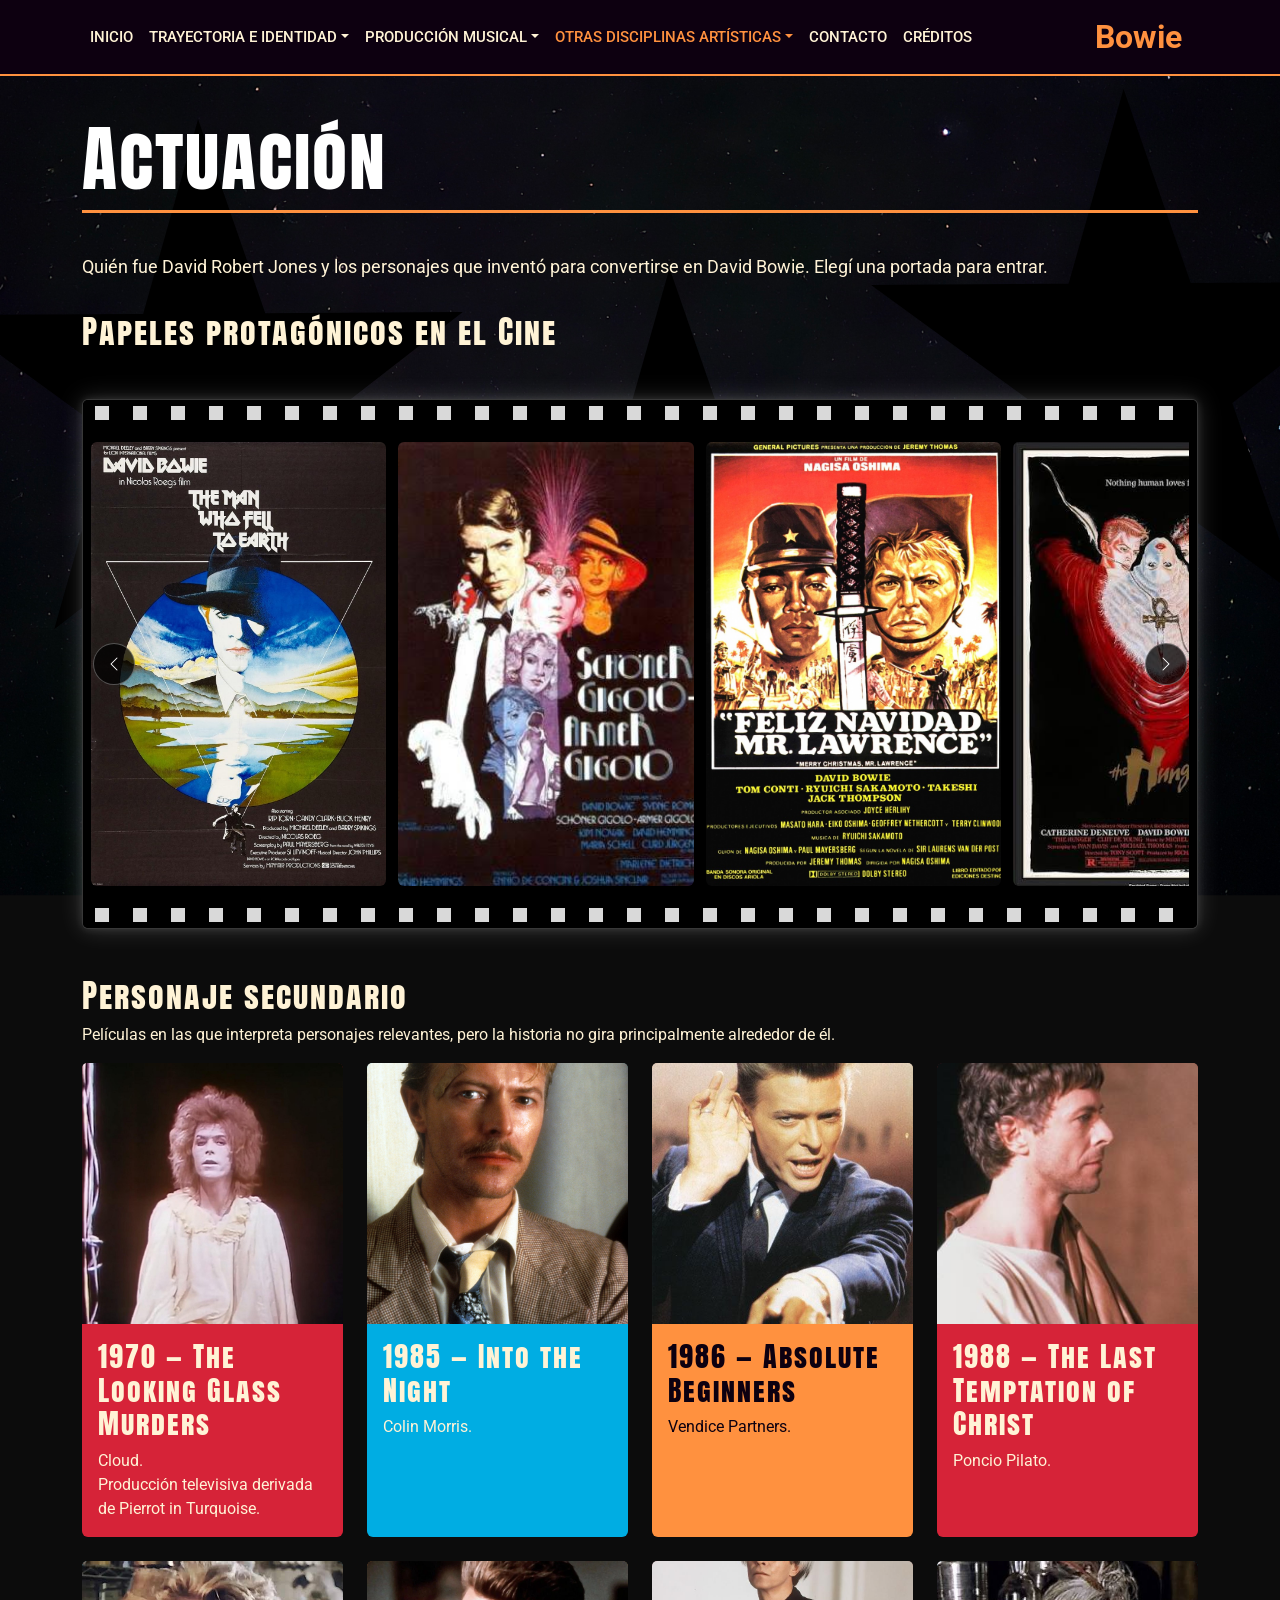
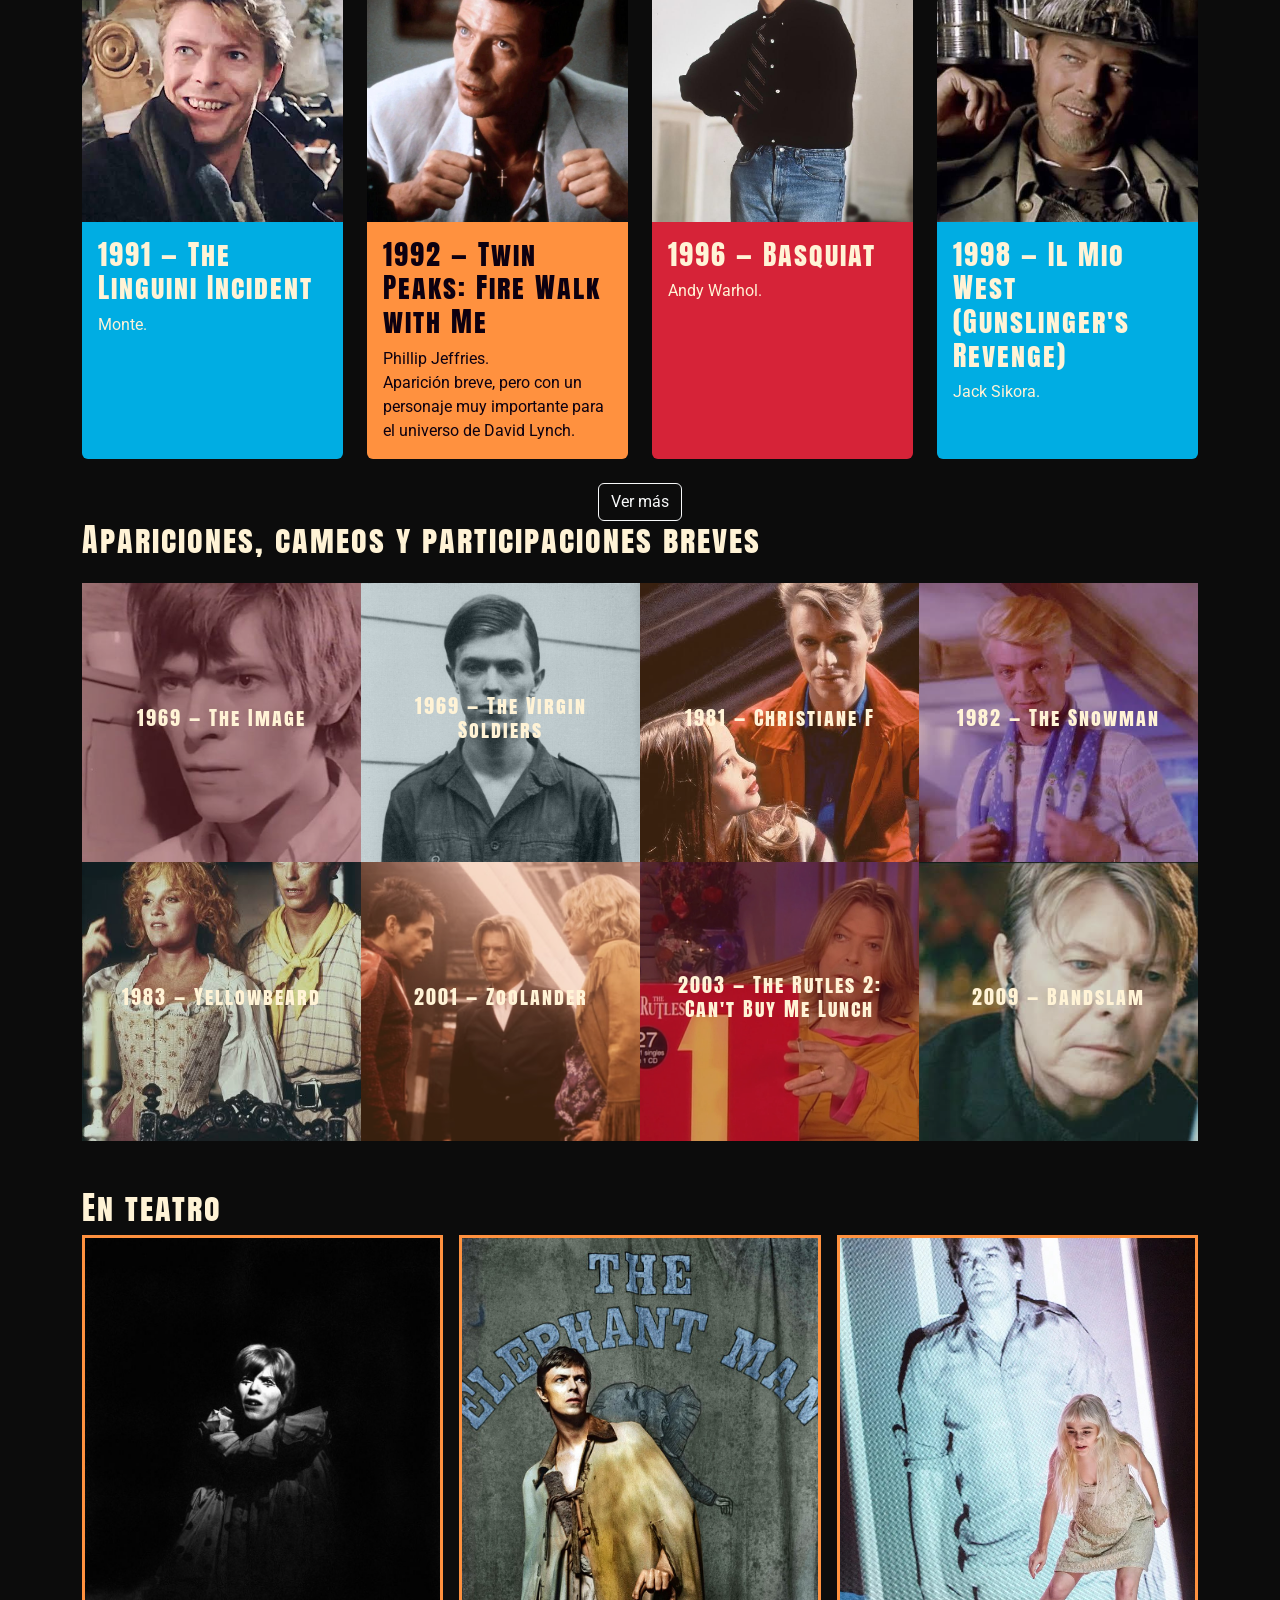
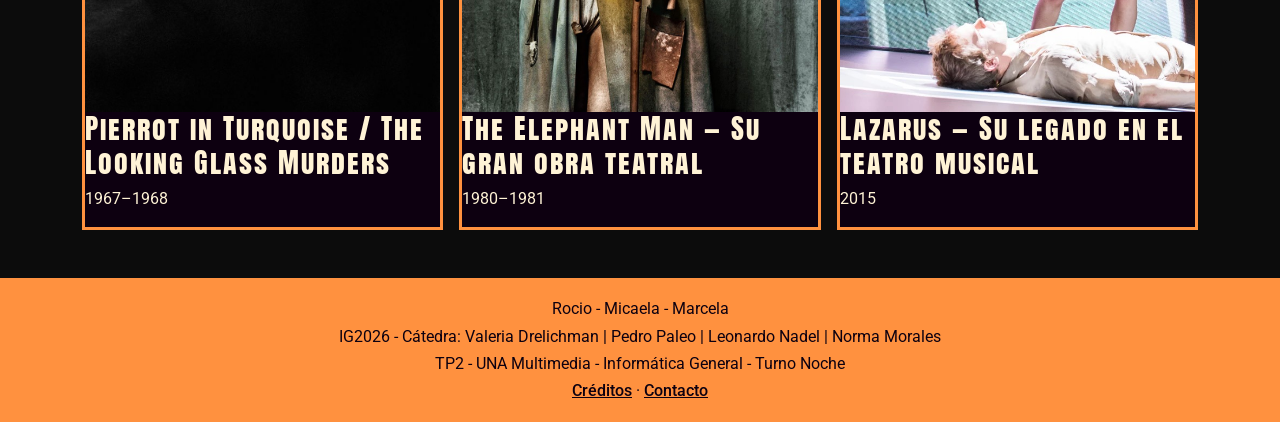
==== commit 23732589: "Cambios pintura y actuacion *Se sumo tira de pelicula, se realizo en css *Se le sumo un encabezado a" ====
--- a/actuacion.html
+++ b/actuacion.html
@@ -73,49 +73,57 @@
       Elegí una portada para entrar.</p>
 
     
-    <section>
-<h2>Papeles protagónicos en el Cine</h2>
-     <div class="my-5">
-
-  <div class="position-relative">
-    
-   
-    <button type="button" id="btnPrev" class="btn btn-dark btn-flecha flecha-izq" aria-label="Anterior">
-      <span class="carousel-control-prev-icon" aria-hidden="true"></span>
-    </button>
-   
-    <div class="carrusel-vertical" id="carruselPosters">
-
-    <div class="poster-item" >
-      <img src="img/actuacion/the-man-who-fell-to-earth.jpg" class="rounded shadow-sm" alt="The Man Who Fell to Earth">
-    </div>
-
-    <div class="poster-item ">
-      <img src="img/actuacion/just-a-gigolo.jpg" class="rounded shadow-sm" alt="Just a gigolo">
-    </div>
-
-    <div class="poster-item">
-      <img src="img/actuacion/merry-christmas-mr-lawrence.jpg" class="rounded shadow-sm" alt="Merry Christmas, Mr. Lawrence">
-    </div>
-
-    
-    <div class="poster-item ">
-      <img src="img/actuacion/the-hunger.jpg" class="rounded shadow-sm" alt="The Hunger">
-    </div>
-
+<section>
+  <h2>Papeles protagónicos en el Cine</h2>
+  <div class="my-5">
+
+    <!-- Contenedor general con fondo negro y puntas redondeadas -->
+    <div class="tira-cine bg-black rounded overflow-hidden ">
+      
+      <!-- Borde superior de la tira de cine (imagen repetida horizontalmente) -->
+      <div class="tira-cine-borde"></div>
+
+      <!-- Carrusel con tus botones y pósters intactos -->
+      <div class="position-relative py-3 px-2">
+        <button type="button" id="btnPrev" class="btn btn-dark btn-flecha flecha-izq" aria-label="Anterior">
+          <span class="carousel-control-prev-icon" aria-hidden="true"></span>
+        </button>
        
-    <div class="poster-item" >
-      <img src="img/actuacion/labyrinth.jpg" class="rounded shadow-sm" alt="Labyrinth">
-    </div>
- </div>
- 
-    <button type="button" id="btnNext" class="btn btn-dark btn-flecha flecha-der" aria-label="Siguiente">
-      <span class="carousel-control-next-icon" aria-hidden="true"></span>
-    </button>
-
-</div>
-
-<div id="panelDetalle" class="card text-bg-dark border-secondary mt-4 p-4 d-none">
+        <div class="carrusel-vertical" id="carruselPosters">
+          <div class="poster-item">
+            <img src="img/actuacion/the-man-who-fell-to-earth.jpg" class="rounded-1 shadow-sm" alt="The Man Who Fell to Earth">
+          </div>
+
+          <div class="poster-item">
+            <img src="img/actuacion/just-a-gigolo.jpg" class="rounded-1 shadow-sm" alt="Just a gigolo">
+          </div>
+
+          <div class="poster-item">
+            <img src="img/actuacion/merry-christmas-mr-lawrence.jpg" class="rounded-1 shadow-sm" alt="Merry Christmas, Mr. Lawrence">
+          </div>
+
+          <div class="poster-item">
+            <img src="img/actuacion/the-hunger.jpg" class="rounded-1 shadow-sm" alt="The Hunger">
+          </div>
+
+          <div class="poster-item">
+            <img src="img/actuacion/labyrinth.jpg" class="rounded-1 shadow-sm" alt="Labyrinth">
+          </div>
+        </div>
+     
+        <button type="button" id="btnNext" class="btn btn-dark btn-flecha flecha-der" aria-label="Siguiente">
+          <span class="carousel-control-next-icon" aria-hidden="true"></span>
+        </button>
+      </div>
+
+      <!-- Borde inferior de la tira de cine -->
+      <div class="tira-cine-borde"></div>
+
+    </div>
+
+    <!-- #panelDetalle queda exactamente igual acá abajo -->
+    <div id="panelDetalle" class="card text-bg-dark border-secondary mt-4 p-4 d-none">
+
   <div class="row g-4 align-items-start">
     
 
@@ -146,7 +154,7 @@
 
 <div >
   <!-- Contenedor único: acomoda automáticamente de a 4 por fila -->
-  <div class="row row-cols-2 row-cols-lg-4 g-4">
+  <div class="row row-cols-2 row-cols-md-4 g-4">
 
 
     <div class="col">
@@ -340,9 +348,9 @@
 
       <section>
     <h2>Apariciones, cameos y participaciones breves</h2>
-<div class= my-4">
+<div class= "my-4">
   <!-- 8 fotos: en celular 1 col, en compu 4 cols (2 hileras) -->
-  <div class="row row-cols-2 row-cols-lg-4 g-0 grilla-influencias">
+  <div class="row row-cols-2 row-cols-md-4 g-0 grilla-influencias">
     
     <!-- ================= HILERA 1 (Fotos 1 a 4) ================= -->
 
@@ -382,7 +390,7 @@
     <!-- Foto 4 (Rojo) -->
     <div class="col">
       <div class="ratio ratio-1x1 cuadro-influencia">
-        <img src="img/actuacion/cameos/1982 -the-snowman.jpg" class="w-100 h-100 object-fit-cover" alt="David Bowie 1982 — The Snowman">
+        <img src="img/actuacion/cameos/1982-the-snowman.jpg" class="w-100 h-100 object-fit-cover" alt="David Bowie 1982 — The Snowman">
         <div class="capa-color">
           <h3>1982 — The Snowman</h3>
           <p class="texto-oculto mb-0">James adulto, en una introducción alternativa.</p>
@@ -395,7 +403,7 @@
     <!-- Foto 5 (Azul) -->
     <div class="col">
       <div class="ratio ratio-1x1 cuadro-influencia">
-        <img src="img/actuacion/cameos/1983 -yellowbeard.jpg" class="w-100 h-100 object-fit-cover" alt="David Bowie 1983 — Yellowbeard">
+        <img src="img/actuacion/cameos/1983-yellowbeard.jpg" class="w-100 h-100 object-fit-cover" alt="David Bowie 1983 — Yellowbeard">
         <div class="capa-color">
           <h3>1983 — Yellowbeard</h3>
           <p class="texto-oculto mb-0">The Shark. Cameo sin acreditar.</p>
@@ -440,9 +448,59 @@
 </div>
    </section>
 
-         <section>
-    <h2>En teatro</h2>
-   </section>
+<section class="my-5">
+  <h2>En teatro</h2>
+
+  <div class="row row-cols-1 row-cols-md-3 g-3">
+
+    <!-- Obra 1 -->
+    <div class="col ficha-col principal">
+      <article class="ficha principal">
+        <div class="ficha-foto">
+          <img src="img/actuacion/teatro/1967-1968-pierrot-in-turquoise.jpg" alt="Pierrot in Turquoise / The Looking Glass Murders">
+          <h3>Pierrot in Turquoise / The Looking Glass Murders </h3>
+          <p>1967–1968</p>
+        </div>
+        <div class="ficha-descripcion oculto">
+          <h4 class="ficha-nombre">Pierrot in Turquoise / The Looking Glass Murders</h4>
+          <p>En sus inicios, antes de hacerse famoso, participó en esta obra de teatro y mimo junto a la compañía de su maestro de danza y mimo, Lindsay Kemp. Bowie actuó en el papel de Cloud e interpretó las canciones que compuso para el espectáculo.</p>
+        </div>
+      </article>
+    </div>
+
+    <!-- Obra 2 -->
+    <div class="col ficha-col principal">
+      <article class="ficha principal">
+        <div class="ficha-foto">
+          <img src="img/actuacion/teatro/1980-1981-the-elephant-man-obra.jpg" alt="The Elephant Man">
+           <h3>The Elephant Man — Su gran obra teatral</h3>
+          <p>1980–1981</p>
+        </div>
+        <div class="ficha-descripcion oculto">
+          <h4 class="ficha-nombre">The Elephant Man — Su gran obra teatral</h4>
+          <p>Fue su papel teatral más importante y el único trabajo formal en Broadway. Interpretó a Joseph Merrick (el "Hombre Elefante") en 157 funciones consecutivas.<br>
+          <strong>El dato clave:</strong> Actuó sin ningún tipo de prótesis ni maquillaje especial. Transmitía las severas deformidades del personaje únicamente mediante la contorsión de su cuerpo, posturas físicas extremas y cambios en su tono de voz.</p>
+        </div>
+      </article>
+    </div>
+
+    <!-- Obra 3 -->
+    <div class="col ficha-col principal">
+      <article class="ficha principal">
+        <div class="ficha-foto">
+          <img src="img/actuacion/teatro/2015-lazarus.jpg" alt="Lazarus">
+          <h3>Lazarus — Su legado en el teatro musical</h3>
+          <p>2015</p>
+        </div>
+        <div class="ficha-descripcion oculto">
+          <h4 class="ficha-nombre">Lazarus — Su legado en el teatro musical</h4>
+          <p>Aunque no actuó en ella, en sus últimos meses de vida concibió y coescribió el musical Lazarus junto a Enda Walsh. La obra sirvió como una secuela de la película El hombre que cayó a la Tierra (1976) y se estrenó en Nueva York poco antes de su fallecimiento.</p>
+        </div>
+      </article>
+    </div>
+
+  </div>
+</section>
 
   </main>
 
--- a/css/estilos.css
+++ b/css/estilos.css
@@ -167,7 +167,7 @@
 .hero {
   position: relative;
   width: 100%;
-  height: 60vh; /* Ocupa el 60% de la altura de la pantalla (sin video: se ve el fondo de estrellas) */
+  height: 70vh; /* Ocupa el 70% de la altura de la pantalla (sin video: se ve el fondo de estrellas) */
   overflow: hidden;
   display: flex;
   flex-direction: column;
@@ -644,8 +644,11 @@
 
 body.pagina-colaboraciones-full .carousel-container {
   background-image: url("../img/vida/fondo-estrellas.svg");
-  width: 100vw;
-  height: 100vh;
+  background-size: cover;
+  background-position: center;
+  background-repeat: no-repeat;
+  width: 100%;
+  height: 100%;
   position: fixed;
   left: 0;
   top: 0;
@@ -1043,6 +1046,33 @@
   text-transform: uppercase;
 }
 
+/* Botón rojo que invita a bajar a la línea de tiempo */
+.boton-bajar {
+  display: inline-block;
+  font-family: "Oswald", sans-serif;
+  font-size: 1.2rem;
+  font-weight: 500;
+  text-transform: uppercase;
+  letter-spacing: 1px;
+  text-decoration: none;
+  background-color: #d62338;
+  padding: 0.6rem 2rem;
+  border: 2px solid #d62338;
+  border-radius: 0.375rem;
+  margin-bottom: 2rem;
+}
+
+.boton-bajar:link,
+.boton-bajar:visited {
+  color: #fff3d6;
+}
+
+.boton-bajar:hover {
+  background-color: #ff913f;
+  border-color: #ff913f;
+  color: #0d0010;
+}
+
 /* ---------- LÍNEA DE TIEMPO ---------- */
 
 /* La lista sin viñetas; la línea roja es su borde izquierdo  */
@@ -1279,17 +1309,18 @@
 
 /* ---------- ALTER EGO: PORTADA BAJA, A LA ALTURA DE LOS OJOS ----------
    La altura de la caja sale del padding-bottom en %: un padding en %
-   se calcula sobre el ANCHO, así la franja mide siempre el 20% de su ancho.
+   se calcula sobre el ANCHO. En celular mide el 37% (se ve la foto entera)
+   y desde 768px, el 20%.
    La foto se sube con top negativo para que se vean los ojos. */
 .cartelera.cartelera-ojos {
   height: 0;
-  padding-bottom: 20%;
+  padding-bottom: 37%;
   overflow: hidden;
 }
 
 .cartelera.cartelera-ojos img {
   position: absolute;
-  top: -28%;
+  top: 0;
   left: 0;
   width: 100%;
 }
@@ -1328,20 +1359,20 @@
   font-family: "Anton SC", sans-serif;
   font-weight: 400;
   letter-spacing: 2px;
-  font-size: 2rem;
-  color: #ff913f;
+  font-size: 3rem;
+  color: #ffffff;
 }
 
 /* ---------- ALTER EGO: FILTRO EN EL MEDIO ----------
-   text-align center centra el botón */
+   En celular queda a la izquierda y desde 768px, centrado */
 .filtro-centro {
-  text-align: center;
+  text-align: left;
   margin-top: 1rem;
 }
 
 /* El botón del filtro, grande y relleno para que sea lo más importante */
 .filtro-centro .boton-filtro {
-  background-color: #ff913f;
+  background-color: #f88b07;
   color: #0d0010;
   font-family: 'Oswald', sans-serif;
   font-size: 1.3rem;
@@ -1436,9 +1467,13 @@
   font-size: 0.85rem;
 }
 
-/* La descripción ocupa el mismo lugar que la foto */
+/* En celular no hay mouse: se ven la foto y, debajo, la descripción */
+.ficha .ficha-foto.oculto,
+.ficha .ficha-descripcion.oculto {
+  display: block;
+}
+
 .ficha-descripcion {
-  aspect-ratio: 3 / 4;
   overflow-y: auto;
   padding: 1rem;
   font-size: 0.9rem;
@@ -1657,6 +1692,49 @@
   font-size: 0.75rem;
   line-height: 1.3;
 }
+
+/*ENCABEZADO DE LA PAGINA PINTOR.*/
+.portada-pintor-bg {
+  width: 100%;
+  aspect-ratio: 16 / 9;
+  background-image: url('../img/pintor/encabezado.jpg');
+  background-size: cover;
+  background-position: right center;
+}
+/*CREACIÓN DE TIRA DE CINE*/
+.tira-cine-borde {
+  width: 100%;
+  height: 26px;
+  background-color: #000;
+  /* Dibuja las perforaciones rectangulares separadas de manera uniforme */
+  background-image: repeating-linear-gradient(
+    to right,
+    transparent 0px,
+    transparent 12px,
+    rgba(255, 255, 255, 0.85) 12px,
+    rgba(255, 255, 255, 0.85) 26px,
+    transparent 26px,
+    transparent 38px
+  );
+  background-size: 100% 14px; /* Alto de cada perforación */
+  background-repeat: no-repeat;
+  background-position: center;
+}
+.tira-cine {
+  background-color: #080808;
+  border: 1px solid rgba(255, 255, 255, 0.22);
+  /* Brillo suave por fuera de toda la tira */
+  box-shadow: 0 0 24px rgba(255, 255, 255, 0.18),
+              0 0 8px rgba(255, 255, 255, 0.12);
+  transition: box-shadow 0.3s ease;
+}
+
+/* Opcional: que el brillo exterior se intensifique un poco al pasar el mouse por la tira */
+.tira-cine:hover {
+  box-shadow: 0 0 32px rgba(255, 255, 255, 0.28),
+              0 0 12px rgba(255, 255, 255, 0.18);
+}
+
 /*MEDIA QUERIES — siempre al final 
  Mobile first: arriba, celular; acá se agranda con min-width.
    Las reglas nuevas de cada página se agregan ADENTRO de estos
@@ -1683,6 +1761,29 @@
   }
 
   /* Alter ego: el título dentro de la portada, del mismo tamaño que en las otras páginas */
+  .filtro-centro {
+    text-align: center;
+  }
+
+  /* Desde 768px la descripción ocupa el lugar de la foto y aparece al pasar el mouse */
+  .ficha .ficha-foto.oculto,
+  .ficha .ficha-descripcion.oculto {
+    display: none;
+  }
+
+  .ficha-descripcion {
+    aspect-ratio: 3 / 4;
+  }
+
+  /* Desde 768px la portada es una franja baja, a la altura de los ojos */
+  .cartelera.cartelera-ojos {
+    padding-bottom: 20%;
+  }
+
+  .cartelera.cartelera-ojos img {
+    top: -28%;
+  }
+
   .cartelera-ojos .cartelera-titulo {
     font-size: 4.5rem;
     left: 2rem;
@@ -1762,7 +1863,21 @@
   .grilla-influencias .capa-color p {
     font-size: 0.95rem;
     line-height: 1.5;
-  }}
+  }
+/*ENCABEZADO PARA PEGINA PINTURA*/
+  .portada-pintor-bg {
+    position: absolute;
+    inset: 0; /* Ocupa todo el fondo del contenedor */
+    aspect-ratio: auto;
+    background-image: linear-gradient(to right, rgba(18, 18, 18, 0.92) 32%, rgba(18, 18, 18, 0.25) 70%, rgba(18, 18, 18, 0) 100%),
+                      url('../img/pintor/encabezado.jpg');
+    background-position: center;
+  }
+
+  .portada-pintor-contenido {
+    min-height: 480px;
+    z-index: 1;
+  }
 
 /* CORRECCIÓN y CAMBIO y — MENÚ HORIZONTAL (media queries).
    Desde 992px el menú se ve en una fila (navbar-expand-lg en el HTML).
@@ -1818,7 +1933,7 @@
    en todas las páginas por igual. En celular queda en 16px. */
 @media (min-width: 992px) {
   html {
-    font-size: 17px;
+    font-size: 16px;
   }
 }
 
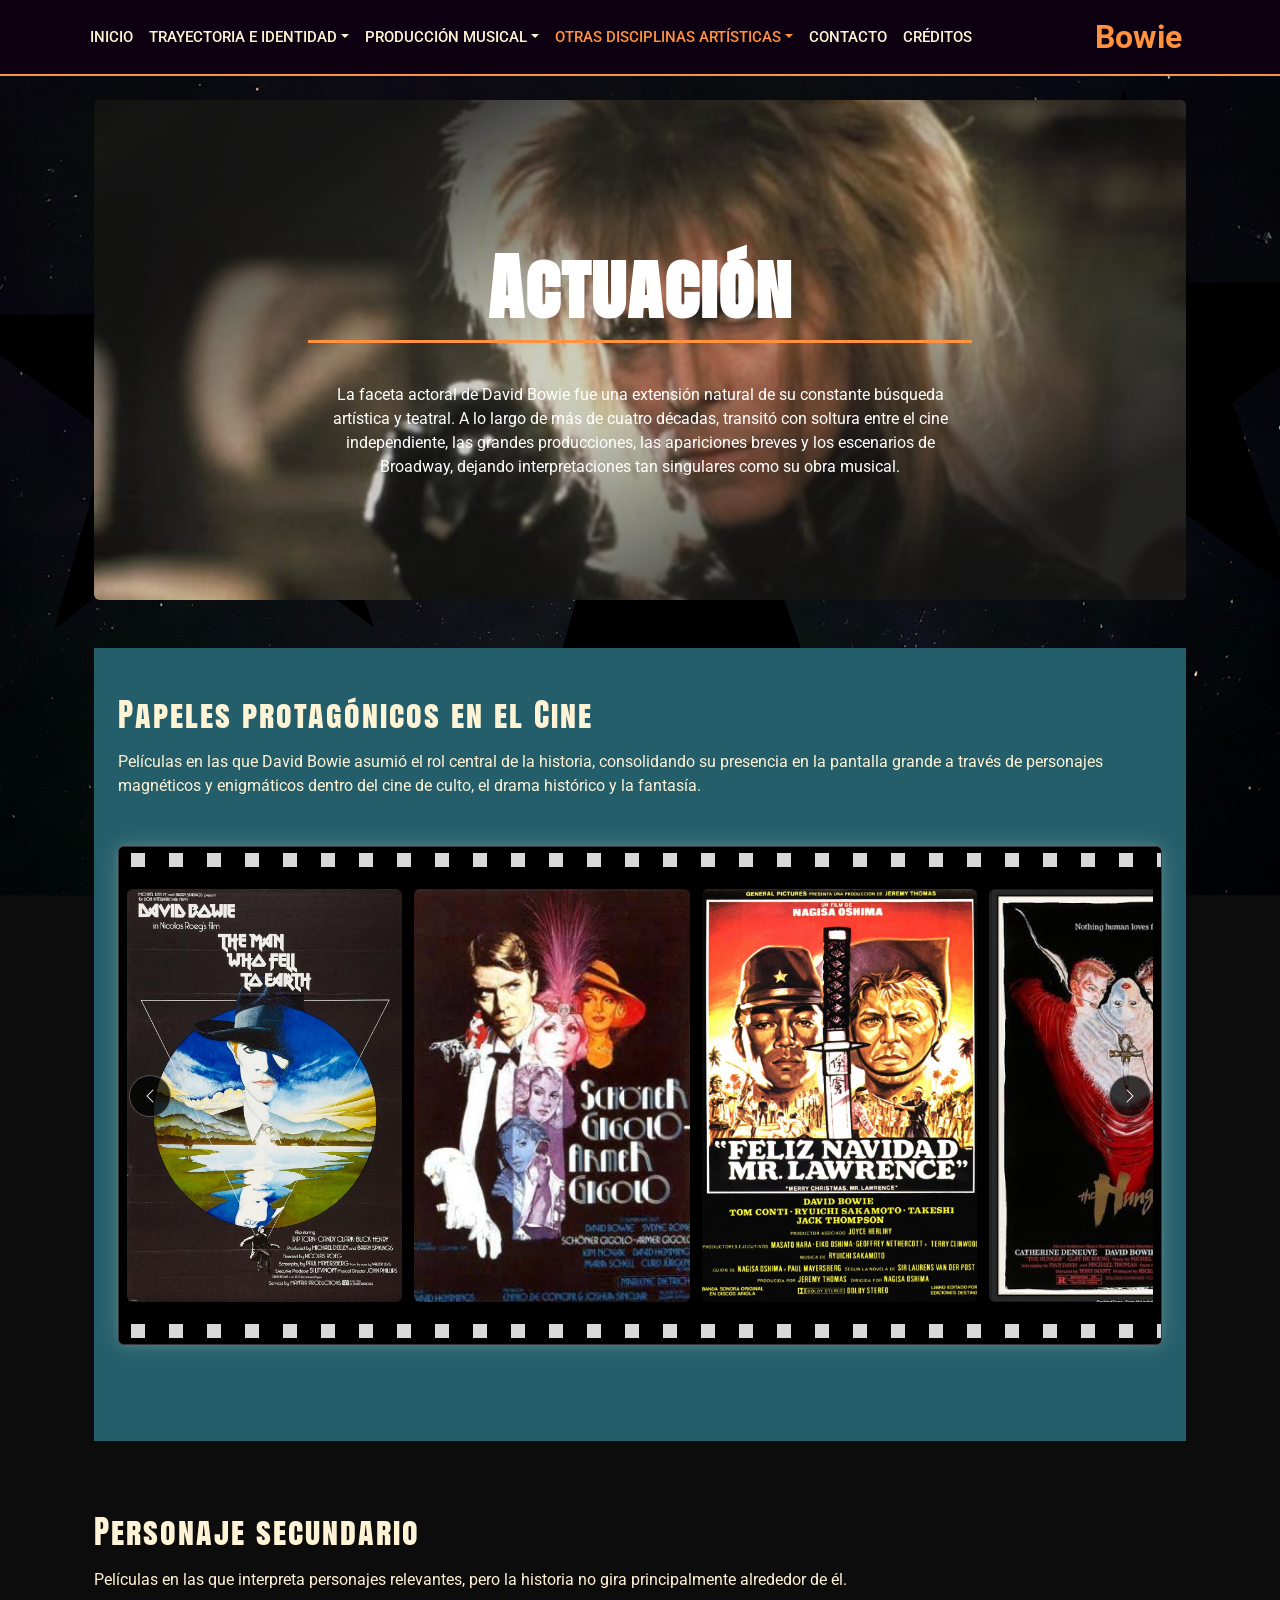
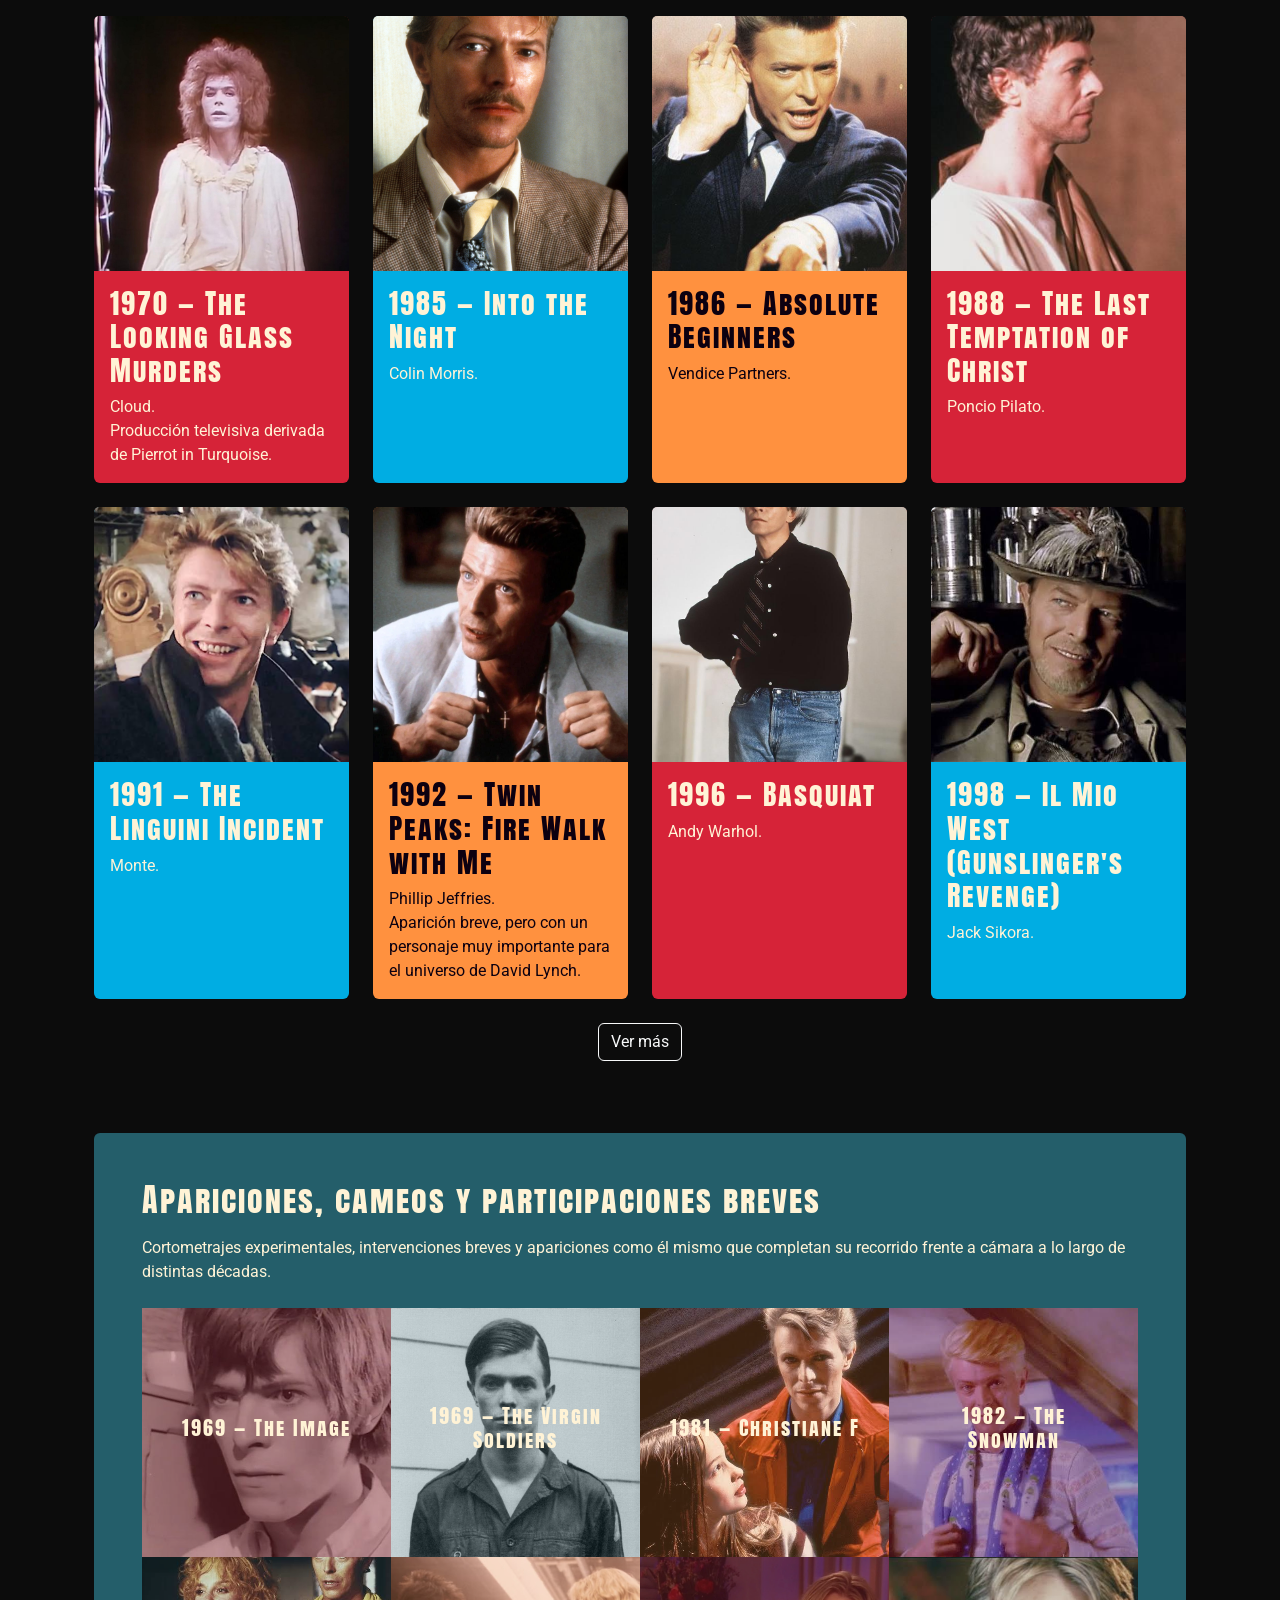
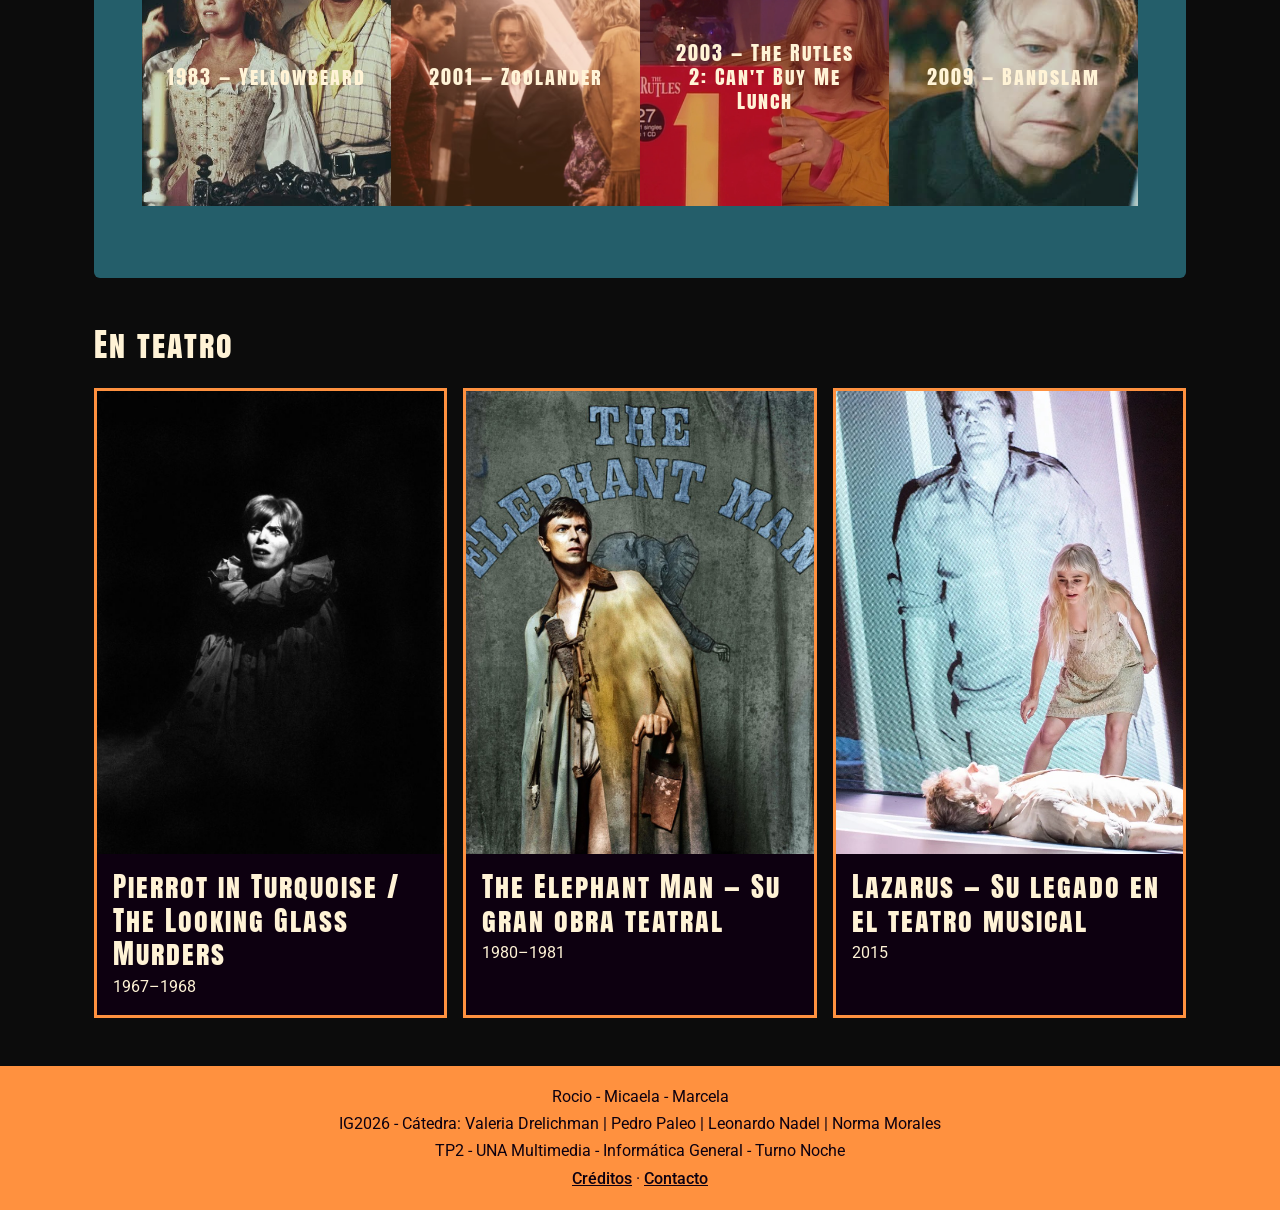
==== commit acfb0bd4: "actuacion+estilos+libreria+pintura -en libreria se arreglo el error al momento de scrollear. - en ac" ====
--- a/actuacion.html
+++ b/actuacion.html
@@ -64,17 +64,32 @@
         </div>
       </div>
     </nav>
+    
   </header>
 
-  <main class="container">
-
-    <h1 class="titulo-pagina">Actuación</h1>
-    <p class="intro">Quién fue David Robert Jones y los personajes que inventó para convertirse en David Bowie.
-      Elegí una portada para entrar.</p>
-
+  <main class="container px-3 px-md-4">
+<!-- Contenedor Hero -->
+<div class="portada-hero portada-actuacion position-relative rounded overflow-hidden my-4 bg-dark text-white">
+  
+  <div class="portada-hero-bg position-absolute top-0 start-0 w-100 h-100"></div>
+
+  <!-- Contenido centrado vertical y horizontalmente -->
+  <div class="portada-hero-contenido position-relative d-flex flex-column justify-content-center align-items-center text-center p-4 p-md-5">
     
-<section>
-  <h2>Papeles protagónicos en el Cine</h2>
+    <div class="col-12 col-md-9 col-lg-8">
+      <h1 class="display-4 fw-bold titulo-pagina mb-3">Actuación</h1>
+
+      <p class="fs-6 fs-md-5 lh-base mb-0 intro">
+        La faceta actoral de David Bowie fue una extensión natural de su constante búsqueda artística y teatral. A lo largo de más de cuatro décadas, transitó con soltura entre el cine independiente, las grandes producciones, las apariciones breves y los escenarios de Broadway, dejando interpretaciones tan singulares como su obra musical.
+      </p>
+    </div>
+
+  </div>
+</div>
+<section class="seccion-naranja py-5 my-5">
+  <div class="container px-3 px-md-4">
+    <h2 class="mb-3">Papeles protagónicos en el Cine</h2>
+    <p class="mb-4">Películas en las que David Bowie asumió el rol central de la historia, consolidando su presencia en la pantalla grande a través de personajes magnéticos y enigmáticos dentro del cine de culto, el drama histórico y la fantasía.</p>
   <div class="my-5">
 
     <!-- Contenedor general con fondo negro y puntas redondeadas -->
@@ -122,9 +137,8 @@
     </div>
 
     <!-- #panelDetalle queda exactamente igual acá abajo -->
-    <div id="panelDetalle" class="card text-bg-dark border-secondary mt-4 p-4 d-none">
-
-  <div class="row g-4 align-items-start">
+    <div id="panelDetalle" class="card text-bg-dark border-secondary mt-4 p-4 p-md-5 d-none">
+      <div class="row g-4 align-items-start">
     
 
     <div class="col-12 col-md-4 text-center">
@@ -148,9 +162,9 @@
 
     </section>
 
-   <section>
-    <h2>Personaje secundario</h2>
-    <p>Películas en las que interpreta personajes relevantes, pero la historia no gira principalmente alrededor de él.</p>
+   <section class="py-4">
+    <h2 class="mb-3">Personaje secundario</h2>
+    <p class="mb-4">Películas en las que interpreta personajes relevantes, pero la historia no gira principalmente alrededor de él.</p>
 
 <div >
   <!-- Contenedor único: acomoda automáticamente de a 4 por fila -->
@@ -346,8 +360,9 @@
 
    </section> 
 
-      <section>
-    <h2>Apariciones, cameos y participaciones breves</h2>
+<section class="seccion-naranja p-4 p-md-5 rounded my-5">
+  <h2 class="mb-3">Apariciones, cameos y participaciones breves</h2>
+  <p>Cortometrajes experimentales, intervenciones breves y apariciones como él mismo que completan su recorrido frente a cámara a lo largo de distintas décadas.</p>
 <div class= "my-4">
   <!-- 8 fotos: en celular 1 col, en compu 4 cols (2 hileras) -->
   <div class="row row-cols-2 row-cols-md-4 g-0 grilla-influencias">
@@ -447,38 +462,37 @@
   </div>
 </div>
    </section>
-
 <section class="my-5">
-  <h2>En teatro</h2>
+  <h2 class="mb-4">En teatro</h2>
 
   <div class="row row-cols-1 row-cols-md-3 g-3">
 
     <!-- Obra 1 -->
     <div class="col ficha-col principal">
-      <article class="ficha principal">
+      <article class="ficha principal h-100">
         <div class="ficha-foto">
-          <img src="img/actuacion/teatro/1967-1968-pierrot-in-turquoise.jpg" alt="Pierrot in Turquoise / The Looking Glass Murders">
-          <h3>Pierrot in Turquoise / The Looking Glass Murders </h3>
-          <p>1967–1968</p>
-        </div>
-        <div class="ficha-descripcion oculto">
-          <h4 class="ficha-nombre">Pierrot in Turquoise / The Looking Glass Murders</h4>
-          <p>En sus inicios, antes de hacerse famoso, participó en esta obra de teatro y mimo junto a la compañía de su maestro de danza y mimo, Lindsay Kemp. Bowie actuó en el papel de Cloud e interpretó las canciones que compuso para el espectáculo.</p>
+          <img src="img/actuacion/teatro/1967-1968-pierrot-in-turquoise.jpg" class="w-100" alt="Pierrot in Turquoise / The Looking Glass Murders">
+          <h3 class="px-3 pt-3 mb-1">Pierrot in Turquoise / The Looking Glass Murders</h3>
+          <p class="px-3 pb-3 mb-0">1967–1968</p>
+        </div>
+        <div class="ficha-descripcion p-3 p-md-4 oculto">
+          <h4 class="ficha-nombre mb-2">Pierrot in Turquoise / The Looking Glass Murders</h4>
+          <p class="mb-0">En sus inicios, antes de hacerse famoso, participó en esta obra de teatro y mimo junto a la compañía de su maestro de danza y mimo, Lindsay Kemp. Bowie actuó en el papel de Cloud e interpretó las canciones que compuso para el espectáculo.</p>
         </div>
       </article>
     </div>
 
     <!-- Obra 2 -->
     <div class="col ficha-col principal">
-      <article class="ficha principal">
+      <article class="ficha principal h-100">
         <div class="ficha-foto">
-          <img src="img/actuacion/teatro/1980-1981-the-elephant-man-obra.jpg" alt="The Elephant Man">
-           <h3>The Elephant Man — Su gran obra teatral</h3>
-          <p>1980–1981</p>
-        </div>
-        <div class="ficha-descripcion oculto">
-          <h4 class="ficha-nombre">The Elephant Man — Su gran obra teatral</h4>
-          <p>Fue su papel teatral más importante y el único trabajo formal en Broadway. Interpretó a Joseph Merrick (el "Hombre Elefante") en 157 funciones consecutivas.<br>
+          <img src="img/actuacion/teatro/1980-1981-the-elephant-man-obra.jpg" class="w-100" alt="The Elephant Man">
+          <h3 class="px-3 pt-3 mb-1">The Elephant Man — Su gran obra teatral</h3>
+          <p class="px-3 pb-3 mb-0">1980–1981</p>
+        </div>
+        <div class="ficha-descripcion p-3 p-md-4 oculto">
+          <h4 class="ficha-nombre mb-2">The Elephant Man — Su gran obra teatral</h4>
+          <p class="mb-0">Fue su papel teatral más importante y el único trabajo formal en Broadway. Interpretó a Joseph Merrick (el "Hombre Elefante") en 157 funciones consecutivas.<br>
           <strong>El dato clave:</strong> Actuó sin ningún tipo de prótesis ni maquillaje especial. Transmitía las severas deformidades del personaje únicamente mediante la contorsión de su cuerpo, posturas físicas extremas y cambios en su tono de voz.</p>
         </div>
       </article>
@@ -486,15 +500,15 @@
 
     <!-- Obra 3 -->
     <div class="col ficha-col principal">
-      <article class="ficha principal">
+      <article class="ficha principal h-100">
         <div class="ficha-foto">
-          <img src="img/actuacion/teatro/2015-lazarus.jpg" alt="Lazarus">
-          <h3>Lazarus — Su legado en el teatro musical</h3>
-          <p>2015</p>
-        </div>
-        <div class="ficha-descripcion oculto">
-          <h4 class="ficha-nombre">Lazarus — Su legado en el teatro musical</h4>
-          <p>Aunque no actuó en ella, en sus últimos meses de vida concibió y coescribió el musical Lazarus junto a Enda Walsh. La obra sirvió como una secuela de la película El hombre que cayó a la Tierra (1976) y se estrenó en Nueva York poco antes de su fallecimiento.</p>
+          <img src="img/actuacion/teatro/2015-lazarus.jpg" class="w-100" alt="Lazarus">
+          <h3 class="px-3 pt-3 mb-1">Lazarus — Su legado en el teatro musical</h3>
+          <p class="px-3 pb-3 mb-0">2015</p>
+        </div>
+        <div class="ficha-descripcion p-3 p-md-4 oculto">
+          <h4 class="ficha-nombre mb-2">Lazarus — Su legado en el teatro musical</h4>
+          <p class="mb-0">Aunque no actuó en ella, en sus últimos meses de vida concibió y coescribió el musical Lazarus junto a Enda Walsh. La obra sirvió como una secuela de la película El hombre que cayó a la Tierra (1976) y se estrenó en Nueva York poco antes de su fallecimiento.</p>
         </div>
       </article>
     </div>
--- a/css/estilos.css
+++ b/css/estilos.css
@@ -1456,9 +1456,28 @@
   display: block;
 }
 
+/* Nombre del personaje sobre la foto, centrado abajo, arriba de los años */
+.ficha-personaje {
+  position: absolute;
+  left: 0;
+  width: 100%;
+  text-align: center;
+  bottom: 1.6rem;
+  margin-bottom: 0;
+  padding: 0.2rem 0.6rem;
+  background-color: rgba(13, 0, 16, 0.85);
+  color: #ffffff;
+  font-family: "Oswald", sans-serif;
+  font-size: 1.1rem;
+  font-weight: 500;
+  text-transform: uppercase;
+}
+
 .ficha-anio {
   position: absolute;
   left: 0;
+  width: 100%;
+  text-align: center;
   bottom: 0;
   margin-bottom: 0;
   padding: 0.2rem 0.6rem;
@@ -1693,14 +1712,34 @@
   line-height: 1.3;
 }
 
-/*ENCABEZADO DE LA PAGINA PINTOR.*/
-.portada-pintor-bg {
-  width: 100%;
-  aspect-ratio: 16 / 9;
-  background-image: url('../img/pintor/encabezado.jpg');
-  background-size: cover;
-  background-position: right center;
-}
+/* ENCABEZADO DE LAS PÁGINAS PINTURA Y ACTUACIÓN */
+.portada-hero-bg {
+  background: var(--bg-hero) 68% center / cover no-repeat;
+}
+
+.portada-hero-bg::after {
+  content: "";
+  position: absolute;
+  inset: 0;
+  background: linear-gradient(to bottom, rgba(18,18,18,.75), rgba(18,18,18,.5) 45%, rgba(18,18,18,.9));
+}
+
+.portada-hero-contenido {
+  min-height: 440px;
+  z-index: 1;
+}
+
+.portada-pintor { --bg-hero: url('../img/pintoR/encabezado.jpg'); }
+.portada-actuacion { --bg-hero: url('../img/actuacion.jpg'); }
+/* Ajuste específico para Pinturas: degradado hacia la izquierda y foto encuadrada a la derecha */
+.portada-pintor .portada-hero-bg {
+  background-position: 72% center;
+}
+
+.portada-pintor .portada-hero-bg::after {
+  background: linear-gradient(to right, rgba(18, 18, 18, 0.9) 25%, rgba(18, 18, 18, 0.45) 65%, rgba(18, 18, 18, 0.1) 100%);
+}
+
 /*CREACIÓN DE TIRA DE CINE*/
 .tira-cine-borde {
   width: 100%;
@@ -1735,6 +1774,16 @@
               0 0 12px rgba(255, 255, 255, 0.18);
 }
 
+/* Sección destacada con fondo naranja */
+.seccion-naranja {
+  background-color: #245e6a;
+  color: #fff3d6;
+}
+
+.seccion-naranja h2,
+.seccion-naranja p {
+  color: #fff3d6;
+}
 /*MEDIA QUERIES — siempre al final 
  Mobile first: arriba, celular; acá se agranda con min-width.
    Las reglas nuevas de cada página se agregan ADENTRO de estos
@@ -1864,20 +1913,19 @@
     font-size: 0.95rem;
     line-height: 1.5;
   }
-/*ENCABEZADO PARA PEGINA PINTURA*/
-  .portada-pintor-bg {
-    position: absolute;
-    inset: 0; /* Ocupa todo el fondo del contenedor */
-    aspect-ratio: auto;
-    background-image: linear-gradient(to right, rgba(18, 18, 18, 0.92) 32%, rgba(18, 18, 18, 0.25) 70%, rgba(18, 18, 18, 0) 100%),
-                      url('../img/pintor/encabezado.jpg');
-    background-position: center;
-  }
-
-  .portada-pintor-contenido {
-    min-height: 480px;
-    z-index: 1;
-  }
+  
+/* ENCABEZADO DE LAS PÁGINAS PINTURA Y ACTUACIÓN */
+
+
+  .portada-hero-bg { background-position: center; }
+  .portada-hero-contenido { min-height: 500px; }
+  .portada-hero-bg::after {
+    background: 
+      linear-gradient(to top left, rgba(18,18,18,.92) 15%, transparent 55%),
+      linear-gradient(to bottom right, rgba(18,18,18,.88) 15%, transparent 55%);
+  }
+
+ }
 
 /* CORRECCIÓN y CAMBIO y — MENÚ HORIZONTAL (media queries).
    Desde 992px el menú se ve en una fila (navbar-expand-lg en el HTML).
